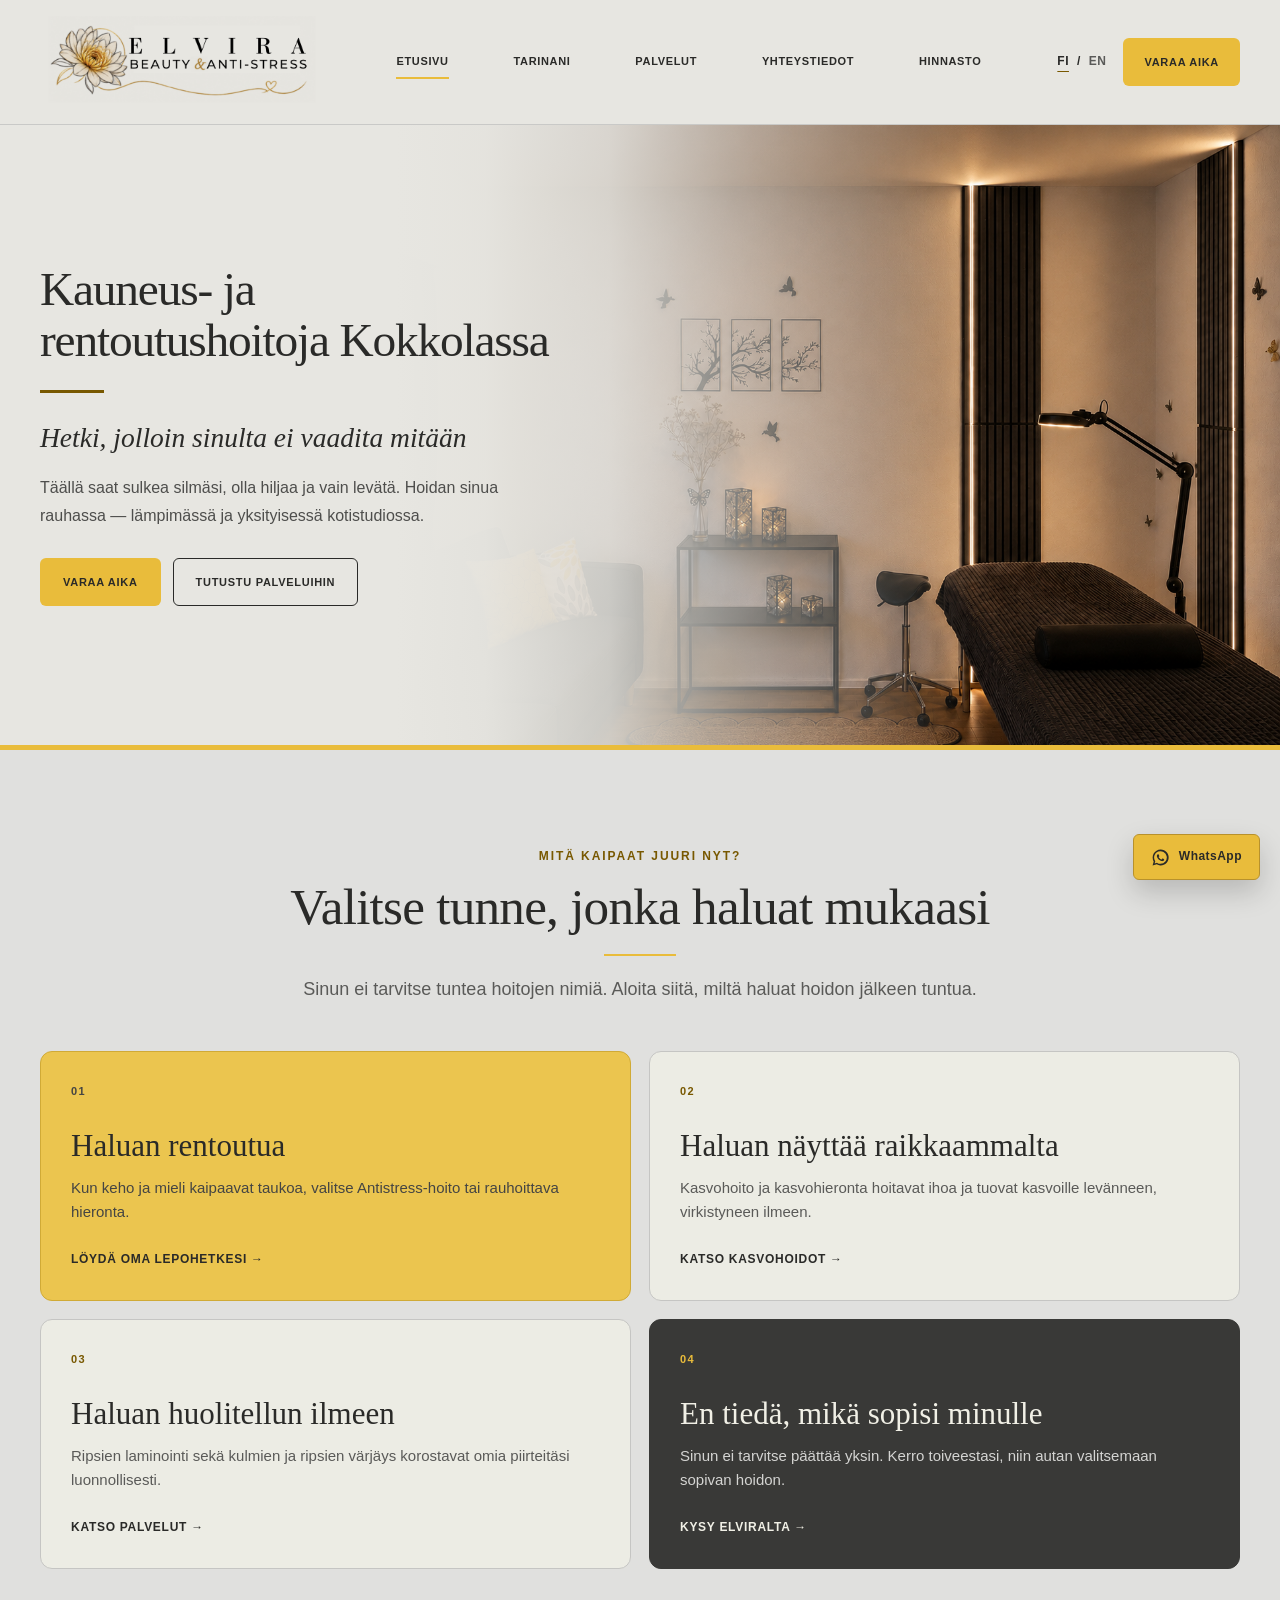
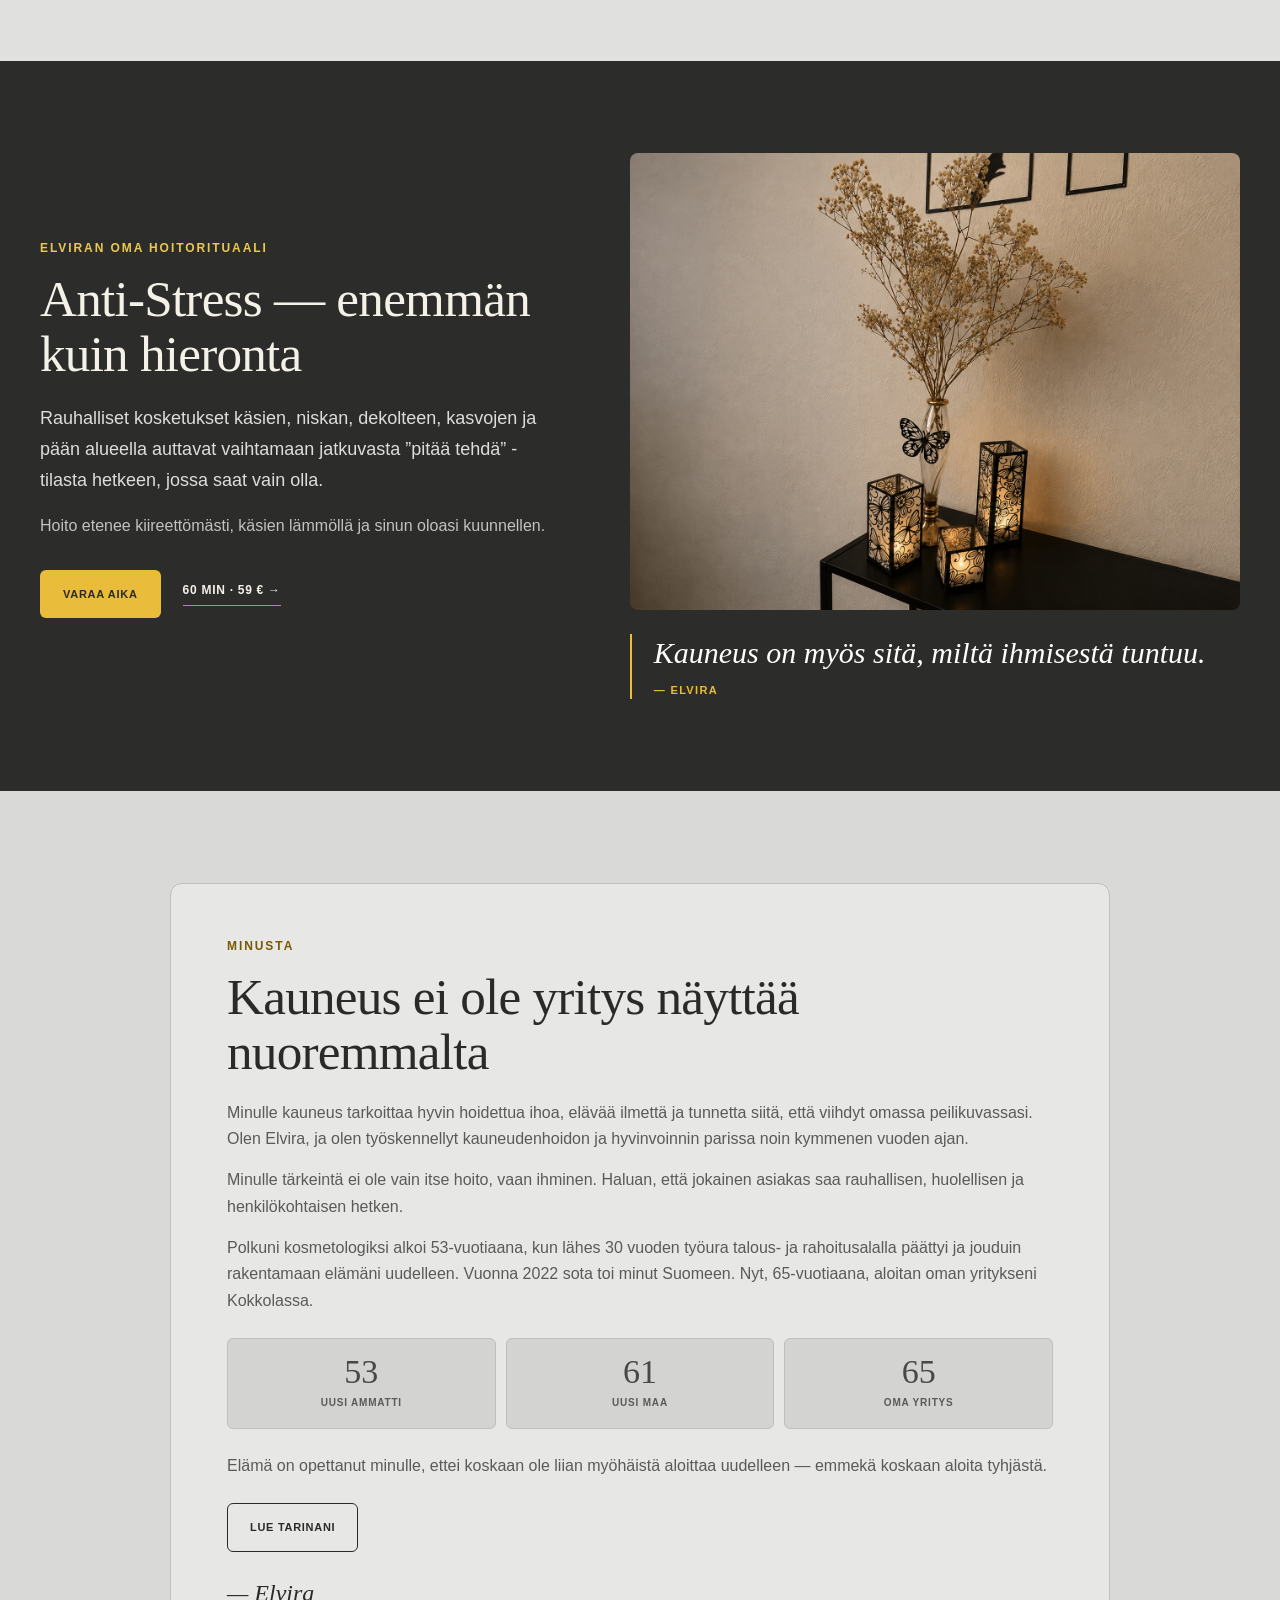
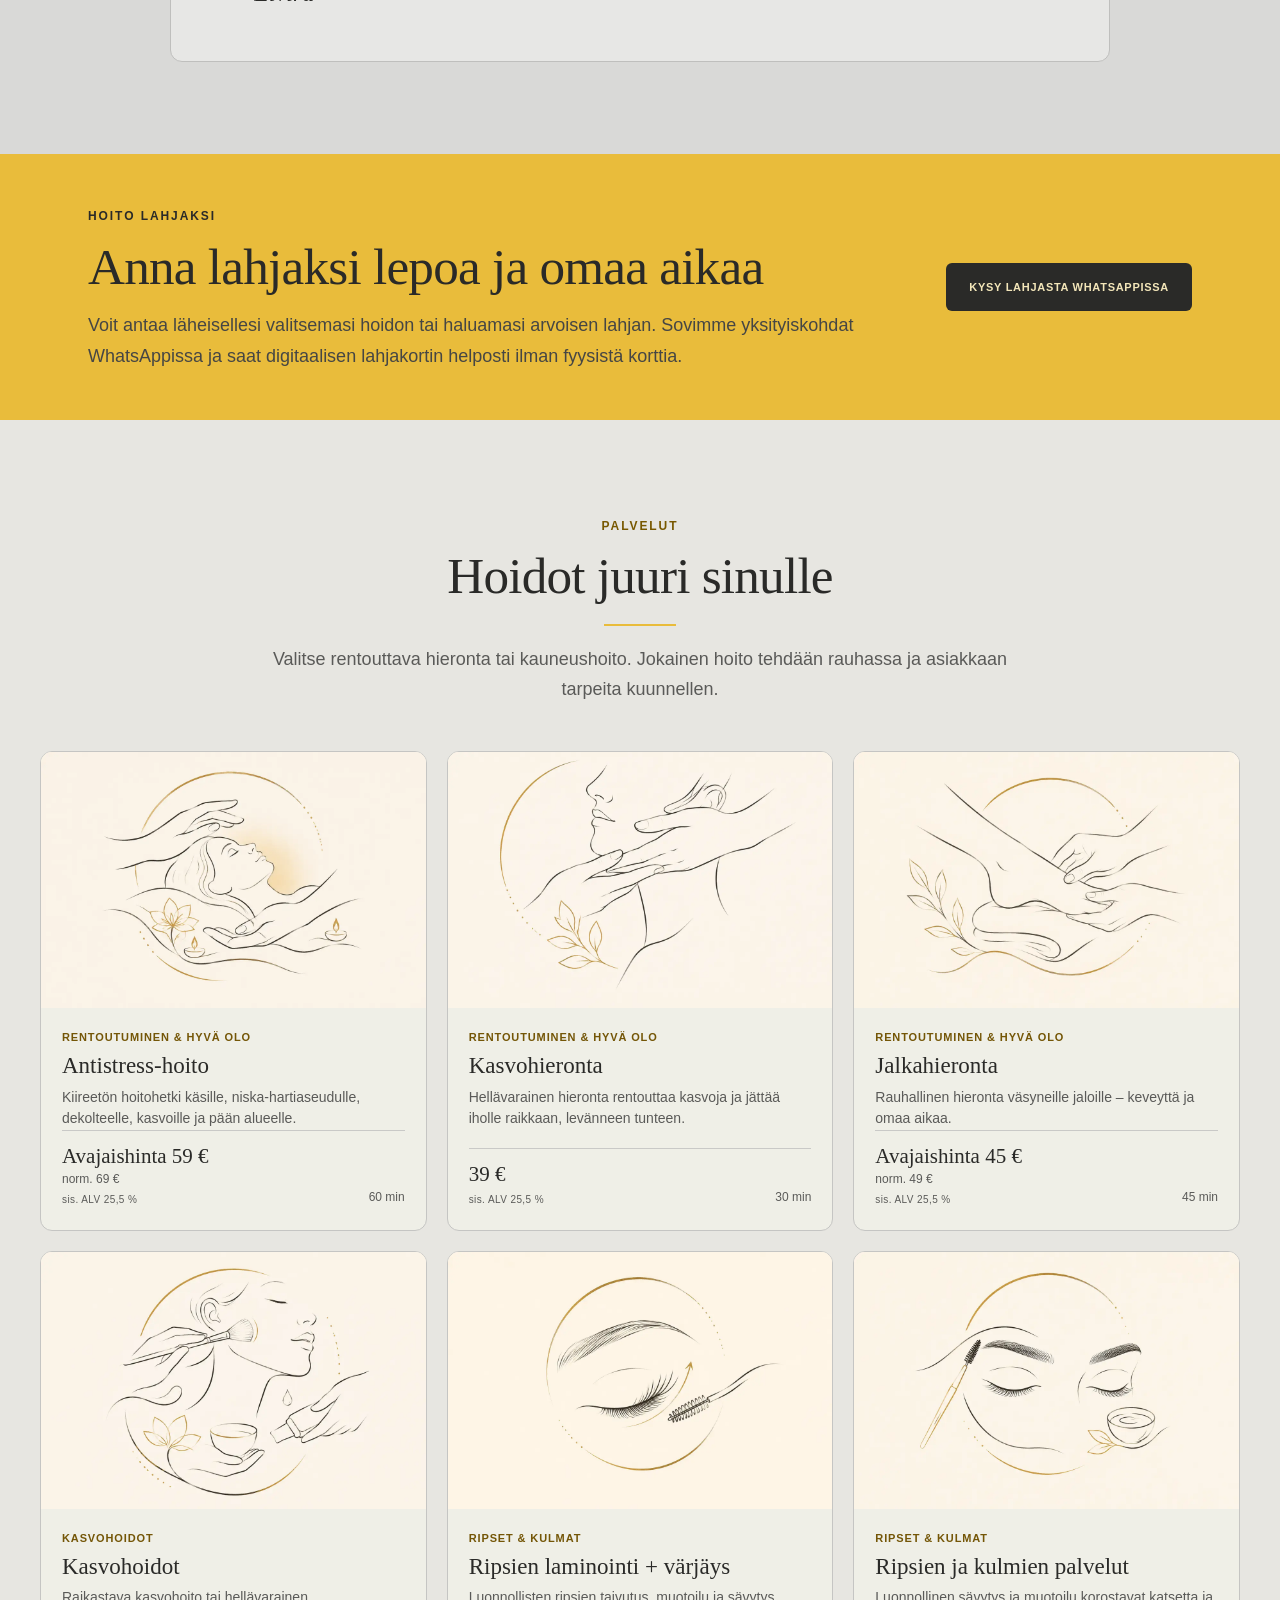
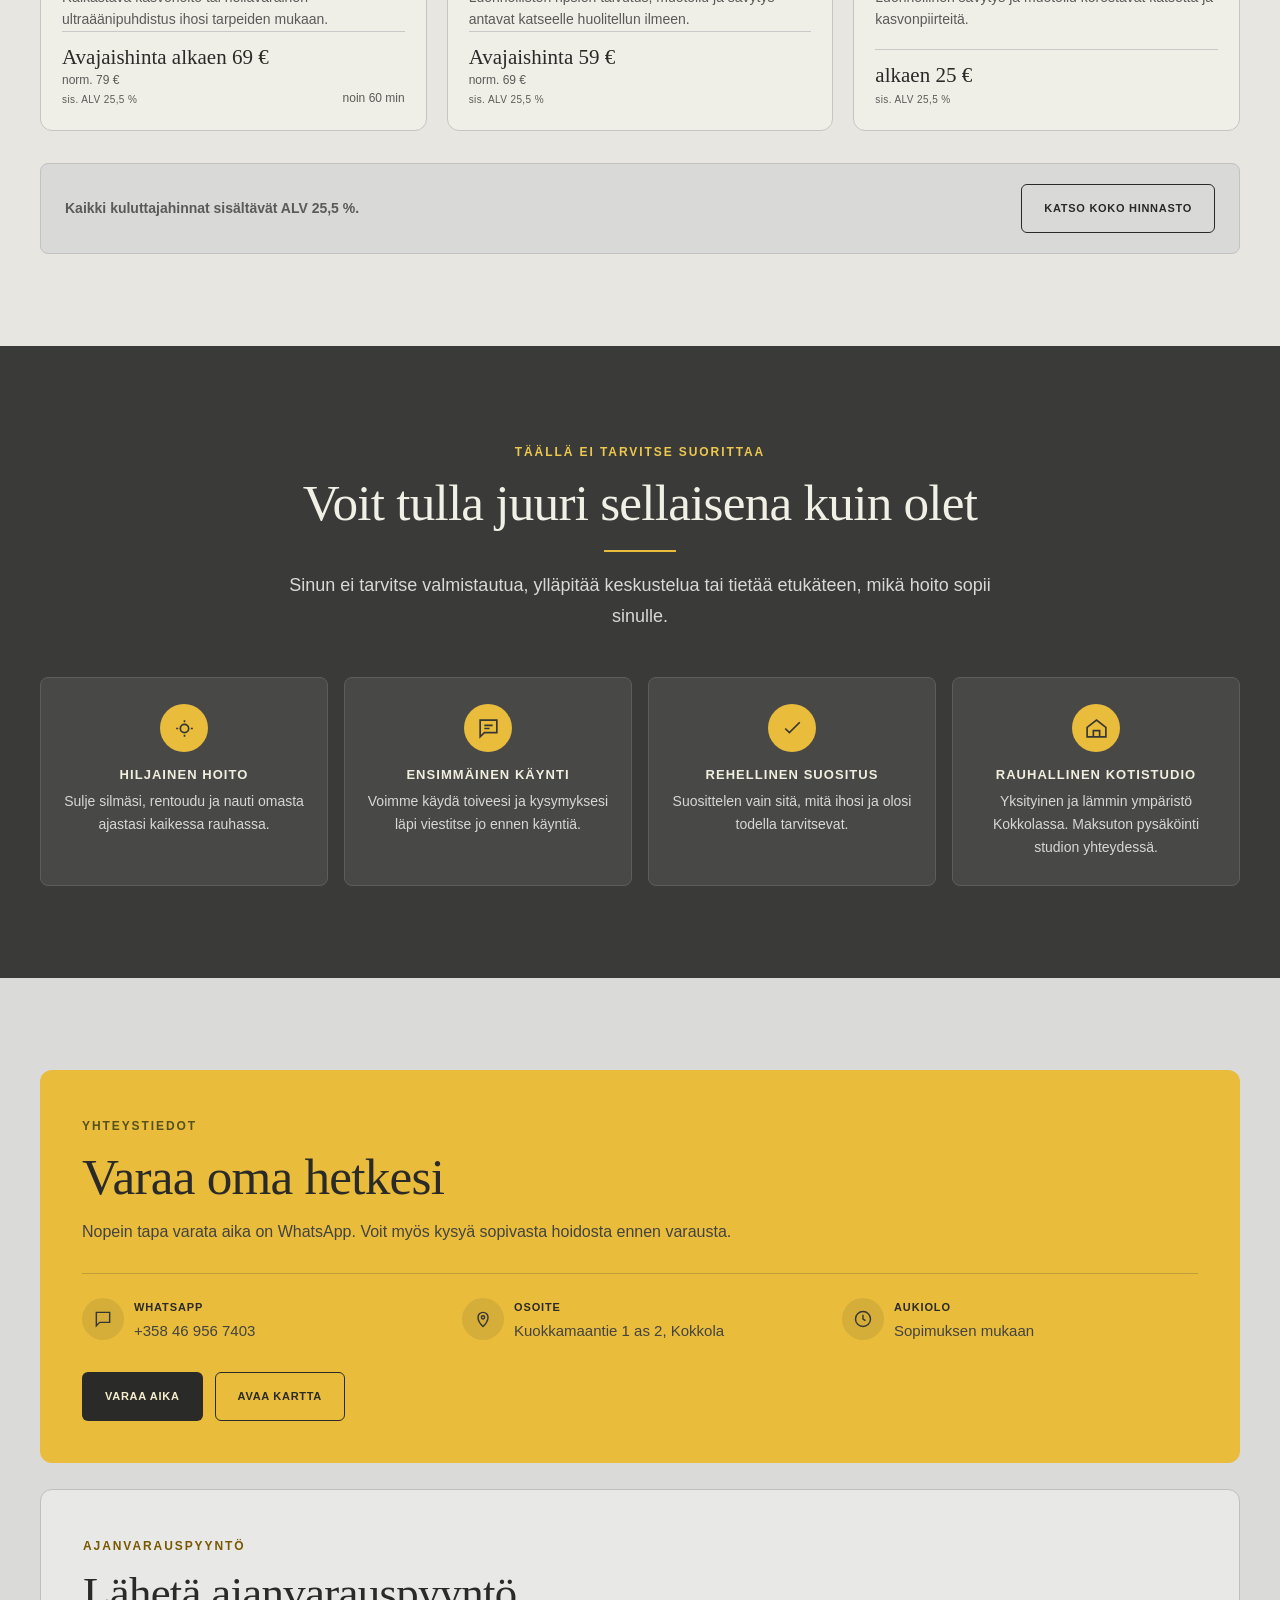
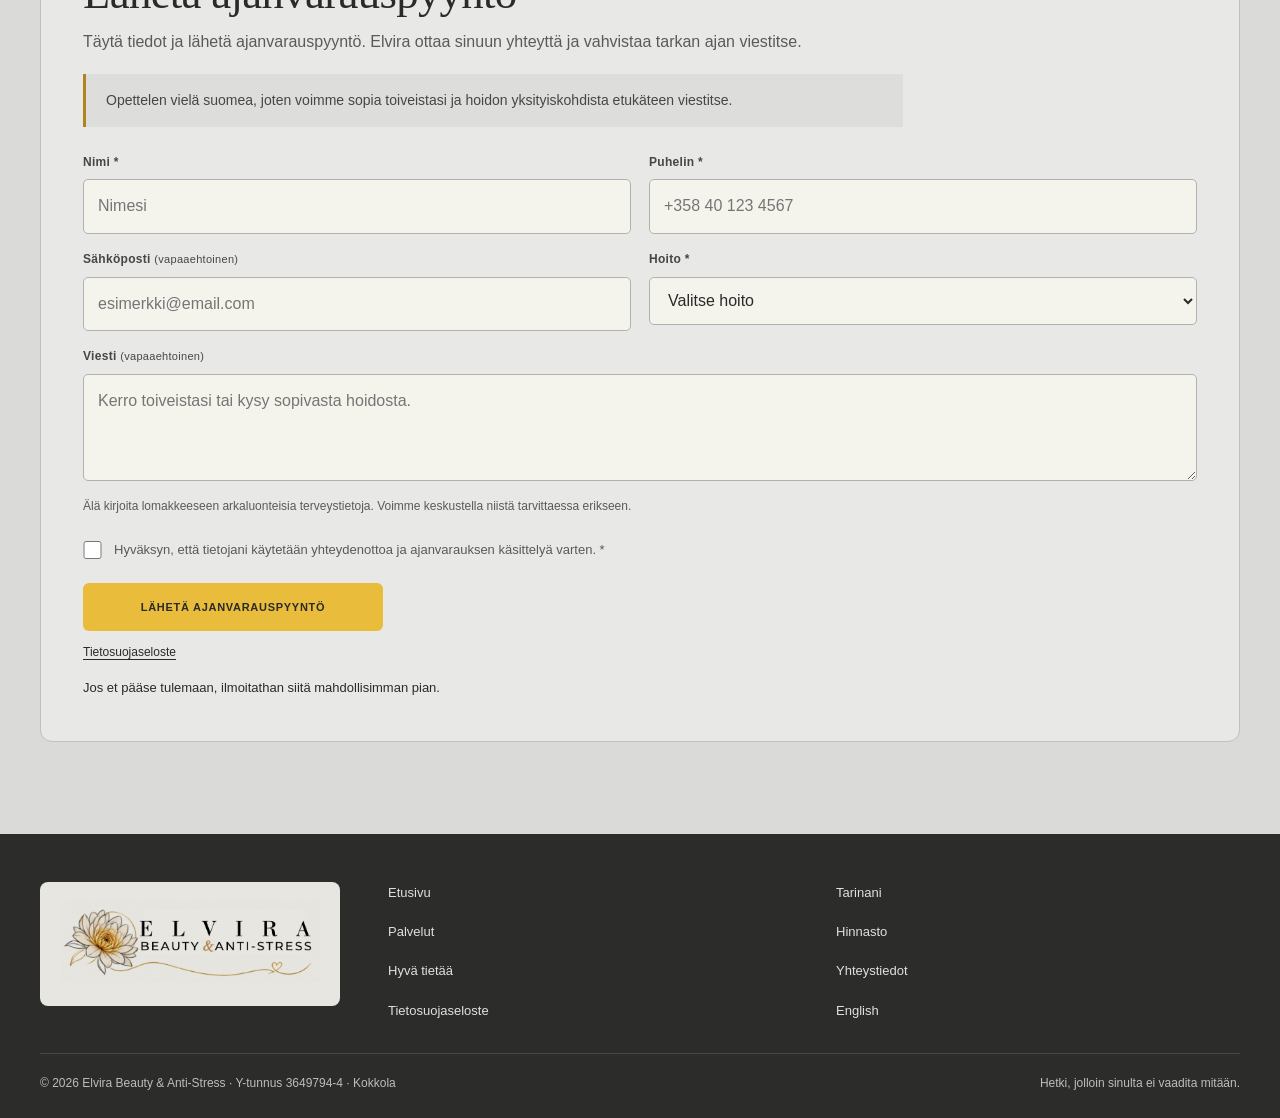
==== index.html @ 18f1d589 "Refine service cards and VAT price tables" ====
<!DOCTYPE html>

<html lang="fi">
<head>
<meta charset="utf-8"/>
<meta content="width=device-width,initial-scale=1" name="viewport"/>
<title>Elvira Beauty &amp; Anti-Stress</title>
<meta content="Kauneus- ja rentoutushoitoja rauhallisessa kotistudiossa Kokkolassa. Antistress-hoito, kasvohoidot, hieronnat sekä ripsien ja kulmien palvelut. Ajanvaraus WhatsAppissa." name="description"/>
<meta content="#e7e6e1" name="theme-color"/>
<link href="img/favicon.png" rel="icon" type="image/png"/>
<link href="style.css?v=20260901" rel="stylesheet"/>
</head>
<body class="home-page"><a class="skip-link" href="#main-content">Siirry sisältöön</a>
<header class="site-header">
<div class="container header-inner">
<a aria-label="Elvira Beauty &amp; Anti-Stress" class="logo-link" href="#etusivu">
<img alt="Elvira Beauty &amp; Anti-Stress" height="941" src="img/logo.png" width="1672"/>
</a>
<button aria-controls="main-nav" aria-expanded="false" aria-label="Avaa valikko" class="menu-toggle" type="button"><span></span><span></span><span></span></button>
<nav aria-label="Päävalikko" class="main-nav" id="main-nav">
<a class="active" href="#etusivu">Etusivu</a>
<a href="tarinani.html">Tarinani</a>
<a href="#palvelut">Palvelut</a>
<a href="#yhteystiedot">Yhteystiedot</a>
<a href="hinnasto.html">Hinnasto</a>
</nav>
<div class="header-actions">
<span class="lang-switch"><a class="active" href="index.html">FI</a><span>/</span><a href="en/index.html">EN</a></span>
<a class="btn btn-primary" href="#bookingForm">Varaa aika</a>
</div>
</div>
</header>
<main id="main-content" tabindex="-1">
<section class="hero" id="etusivu">
<div class="container hero-grid">
<div class="hero-copy">
<h1>Kauneus- ja rentoutushoitoja Kokkolassa</h1><p class="hero-promise">Hetki, jolloin sinulta ei vaadita mitään</p>
<p class="lead">Täällä saat sulkea silmäsi, olla hiljaa ja vain levätä. Hoidan sinua rauhassa — lämpimässä ja yksityisessä kotistudiossa.</p>
<div class="hero-actions">
<a class="btn btn-primary" href="#bookingForm">Varaa aika</a>
<a class="btn btn-outline" href="#palvelut">Tutustu palveluihin</a>
</div>
</div>
<div class="hero-media">
<img alt="Rauhallinen hoitohuone Elvira Beauty &amp; Anti-Stress -kotistudiossa" decoding="async" fetchpriority="high" src="img/kuva1.webp"/>
</div>
</div>
</section>
<section class="needs-section" id="tarpeesi">
<div class="container">
<div class="section-head center">
<span class="eyebrow">Mitä kaipaat juuri nyt?</span>
<h2>Valitse tunne, jonka haluat mukaasi</h2>
<div class="gold-line"></div>
<p class="lead" style="margin-top:18px">Sinun ei tarvitse tuntea hoitojen nimiä. Aloita siitä, miltä haluat hoidon jälkeen tuntua.</p>
</div>
<div class="needs-grid">
<a class="need-card need-card-featured" href="#anti-stress">
<span class="need-number">01</span>
<h3>Haluan rentoutua</h3>
<p>Kun keho ja mieli kaipaavat taukoa, valitse Antistress-hoito tai rauhoittava hieronta.</p>
<span class="need-link">Löydä oma lepohetkesi →</span>
</a>
<a class="need-card" href="#kasvohoidot">
<span class="need-number">02</span>
<h3>Haluan näyttää raikkaammalta</h3>
<p>Kasvohoito ja kasvohieronta hoitavat ihoa ja tuovat kasvoille levänneen, virkistyneen ilmeen.</p>
<span class="need-link">Katso kasvohoidot →</span>
</a>
<a class="need-card" href="#palvelut">
<span class="need-number">03</span>
<h3>Haluan huolitellun ilmeen</h3>
<p>Ripsien laminointi sekä kulmien ja ripsien värjäys korostavat omia piirteitäsi luonnollisesti.</p>
<span class="need-link">Katso palvelut →</span>
</a>
<a class="need-card" href="#yhteystiedot">
<span class="need-number">04</span>
<h3>En tiedä, mikä sopisi minulle</h3>
<p>Sinun ei tarvitse päättää yksin. Kerro toiveestasi, niin autan valitsemaan sopivan hoidon.</p>
<span class="need-link">Kysy Elviralta →</span>
</a>
</div>
</div>
</section>
<section class="anti-stress-section" id="anti-stress">
<div class="container anti-stress-grid">
<div class="anti-stress-copy">
<span class="eyebrow">Elviran oma hoitorituaali</span>
<h2>Anti-Stress — enemmän kuin hieronta</h2>
<p class="lead">Rauhalliset kosketukset käsien, niskan, dekolteen, kasvojen ja pään alueella auttavat vaihtamaan jatkuvasta ”pitää tehdä” -tilasta hetkeen, jossa saat vain olla.</p>
<p>Hoito etenee kiireettömästi, käsien lämmöllä ja sinun oloasi kuunnellen.</p>
<div class="anti-stress-actions"><a class="btn btn-primary" href="#bookingForm">Varaa aika</a><a class="text-link" href="#palvelut">60 min · 59 € →</a></div>
</div>
<div class="anti-stress-visual">
<img alt="Lämmin kynttilänvalo ja kuivat kukat Elviran kotistudiossa" decoding="async" height="1086" loading="lazy" src="img/anti-stress-candles.png" width="1448"/>
<blockquote><p>Kauneus on myös sitä, miltä ihmisestä tuntuu.</p><cite>— Elvira</cite></blockquote>
</div>
</div>
</section>
<section class="alt" id="minusta">
<div class="container about-grid about-grid-text">
<div class="about-copy about-copy-wide">
<span class="eyebrow">Minusta</span>
<h2>Kauneus ei ole yritys näyttää nuoremmalta</h2>
<p>Minulle kauneus tarkoittaa hyvin hoidettua ihoa, elävää ilmettä ja tunnetta siitä, että viihdyt omassa peilikuvassasi. Olen Elvira, ja olen työskennellyt kauneudenhoidon ja hyvinvoinnin parissa noin kymmenen vuoden ajan.</p>
<p>Minulle tärkeintä ei ole vain itse hoito, vaan ihminen. Haluan, että jokainen asiakas saa rauhallisen, huolellisen ja henkilökohtaisen hetken.</p>
<p>Polkuni kosmetologiksi alkoi 53-vuotiaana, kun lähes 30 vuoden työura talous- ja rahoitusalalla päättyi ja jouduin rakentamaan elämäni uudelleen. Vuonna 2022 sota toi minut Suomeen. Nyt, 65-vuotiaana, aloitan oman yritykseni Kokkolassa.</p>
<div aria-label="Elviran elämän tärkeät etapit" class="story-milestones">
<div><strong>53</strong><span>uusi ammatti</span></div>
<div><strong>61</strong><span>uusi maa</span></div>
<div><strong>65</strong><span>oma yritys</span></div>
</div>
<p>Elämä on opettanut minulle, ettei koskaan ole liian myöhäistä aloittaa uudelleen — emmekä koskaan aloita tyhjästä.</p>
<div class="about-actions"><a class="btn btn-outline" href="tarinani.html">Lue tarinani</a></div>
<p class="signature">— Elvira</p>
</div>
</div>
</section>
<section class="gift-section" id="lahjaksi">
<div class="container gift-card">
<div>
<span class="eyebrow">Hoito lahjaksi</span>
<h2>Anna lahjaksi lepoa ja omaa aikaa</h2>
<p class="lead">Voit antaa läheisellesi valitsemasi hoidon tai haluamasi arvoisen lahjan. Sovimme yksityiskohdat WhatsAppissa ja saat digitaalisen lahjakortin helposti ilman fyysistä korttia.</p>
</div>
<a class="btn btn-primary" href="https://wa.me/358469567403?text=Hei%21%20Haluaisin%20ostaa%20hoidon%20lahjaksi." rel="noopener" target="_blank">Kysy lahjasta WhatsAppissa</a>
</div>
</section>
<section id="palvelut">
<div class="container">
<div class="section-head center">
<span class="eyebrow">Palvelut</span>
<h2>Hoidot juuri sinulle</h2>
<div class="gold-line"></div>
<p class="lead" style="margin-top:18px">Valitse rentouttava hieronta tai kauneushoito. Jokainen hoito tehdään rauhassa ja asiakkaan tarpeita kuunnellen.</p>
</div>
<div class="services-grid">
<article class="service-card"><div class="service-image"><img alt="Antistress-hoito" decoding="async" loading="lazy" src="img/service-antistress.webp"/></div><div class="service-body"><div class="service-kicker">Rentoutuminen &amp; hyvä olo</div><h3>Antistress-hoito</h3><p>Kiireetön hoitohetki käsille, niska-hartiaseudulle, dekolteelle, kasvoille ja pään alueelle.</p><div class="service-foot"><div><span class="service-price">Avajaishinta 59 €</span><span class="service-regular">norm. 69 €</span><span class="service-vat">sis. ALV 25,5 %</span></div><span class="service-time">60 min</span></div></div></article>
<article class="service-card"><div class="service-image"><img alt="Kasvohieronta" decoding="async" loading="lazy" src="img/service-facial-massage.webp"/></div><div class="service-body"><div class="service-kicker">Rentoutuminen &amp; hyvä olo</div><h3>Kasvohieronta</h3><p>Hellävarainen hieronta rentouttaa kasvoja ja jättää iholle raikkaan, levänneen tunteen.</p><div class="service-foot"><div><span class="service-price">39 €</span><span class="service-vat">sis. ALV 25,5 %</span></div><span class="service-time">30 min</span></div></div></article>
<article class="service-card"><div class="service-image"><img alt="Jalkahieronta" decoding="async" loading="lazy" src="img/service-foot-massage.webp"/></div><div class="service-body"><div class="service-kicker">Rentoutuminen &amp; hyvä olo</div><h3>Jalkahieronta</h3><p>Rauhallinen hieronta väsyneille jaloille – keveyttä ja omaa aikaa.</p><div class="service-foot"><div><span class="service-price">Avajaishinta 45 €</span><span class="service-regular">norm. 49 €</span><span class="service-vat">sis. ALV 25,5 %</span></div><span class="service-time">45 min</span></div></div></article>
<article class="service-card" id="kasvohoidot"><div class="service-image"><img alt="Kasvohoidot" decoding="async" loading="lazy" src="img/service-facial-treatment.webp"/></div><div class="service-body"><div class="service-kicker">Kasvohoidot</div><h3>Kasvohoidot</h3><p>Raikastava kasvohoito tai hellävarainen ultraäänipuhdistus ihosi tarpeiden mukaan.</p><div class="service-foot"><div><span class="service-price">Avajaishinta alkaen 69 €</span><span class="service-regular">norm. 79 €</span><span class="service-vat">sis. ALV 25,5 %</span></div><span class="service-time">noin 60 min</span></div></div></article>
<article class="service-card"><div class="service-image"><img alt="Ripsien laminointi ja värjäys" decoding="async" loading="lazy" src="img/service-lash-lift.webp"/></div><div class="service-body"><div class="service-kicker">Ripset &amp; kulmat</div><h3>Ripsien laminointi + värjäys</h3><p>Luonnollisten ripsien taivutus, muotoilu ja sävytys antavat katseelle huolitellun ilmeen.</p><div class="service-foot"><div><span class="service-price">Avajaishinta 59 €</span><span class="service-regular">norm. 69 €</span><span class="service-vat">sis. ALV 25,5 %</span></div></div></div></article>
<article class="service-card"><div class="service-image"><img alt="Ripsien ja kulmien palvelut" decoding="async" loading="lazy" src="img/service-brows-lashes.webp"/></div><div class="service-body"><div class="service-kicker">Ripset &amp; kulmat</div><h3>Ripsien ja kulmien palvelut</h3><p>Luonnollinen sävytys ja muotoilu korostavat katsetta ja kasvonpiirteitä.</p><div class="service-foot"><div><span class="service-price">alkaen 25 €</span><span class="service-vat">sis. ALV 25,5 %</span></div></div></div></article>
</div>
<div class="price-callout"><p><strong>Kaikki kuluttajahinnat sisältävät ALV 25,5 %.</strong></p><a class="btn btn-outline" href="hinnasto.html">Katso koko hinnasto</a></div>
</div>
</section>
<section class="alt comfort-section" id="hyva-tietaa">
<div class="container">
<div class="section-head center"><span class="eyebrow">Täällä ei tarvitse suorittaa</span><h2>Voit tulla juuri sellaisena kuin olet</h2><div class="gold-line"></div><p class="lead" style="margin-top:18px">Sinun ei tarvitse valmistautua, ylläpitää keskustelua tai tietää etukäteen, mikä hoito sopii sinulle.</p></div>
<div class="info-grid">
<div class="info-card"><div class="info-icon"><svg viewbox="0 0 24 24"><path d="M4 12h2m12 0h2M12 4v2m0 12v2"></path><circle cx="12" cy="12" r="4"></circle></svg></div><h3>Hiljainen hoito</h3><p>Sulje silmäsi, rentoudu ja nauti omasta ajastasi kaikessa rauhassa.</p></div>
<div class="info-card"><div class="info-icon"><svg viewbox="0 0 24 24"><path d="M4 4h16v12H8l-4 4z"></path><path d="M8 9h8M8 12h5"></path></svg></div><h3>Ensimmäinen käynti</h3><p>Voimme käydä toiveesi ja kysymyksesi läpi viestitse jo ennen käyntiä.</p></div>
<div class="info-card"><div class="info-icon"><svg viewbox="0 0 24 24"><path d="M5 12l4 4L19 6"></path></svg></div><h3>Rehellinen suositus</h3><p>Suosittelen vain sitä, mitä ihosi ja olosi todella tarvitsevat.</p></div>
<div class="info-card"><div class="info-icon"><svg viewbox="0 0 24 24"><path d="M3 11l9-7 9 7v9H3z"></path><path d="M9 20v-6h6v6"></path></svg></div><h3>Rauhallinen kotistudio</h3><p>Yksityinen ja lämmin ympäristö Kokkolassa. Maksuton pysäköinti studion yhteydessä.</p></div>
</div>
</div>
</section>
<section class="contact-section" id="yhteystiedot">
<div class="container contact-stack">
<div class="contact-card">
<span class="eyebrow">Yhteystiedot</span><h2>Varaa oma hetkesi</h2><p style="margin-top:14px">Nopein tapa varata aika on WhatsApp. Voit myös kysyä sopivasta hoidosta ennen varausta.</p>
<div class="contact-list">
<div class="contact-item"><div class="icon"><svg viewbox="0 0 24 24"><path d="M4 4h16v12H8l-4 4z"></path></svg></div><div><strong>WhatsApp</strong><a href="https://wa.me/358469567403" rel="noopener" target="_blank">+358 46 956 7403</a></div></div>
<div class="contact-item"><div class="icon"><svg viewbox="0 0 24 24"><path d="M12 21s6-5.2 6-11a6 6 0 1 0-12 0c0 5.8 6 11 6 11z"></path><circle cx="12" cy="10" r="2"></circle></svg></div><div><strong>Osoite</strong><span>Kuokkamaantie 1 as 2, Kokkola</span></div></div>
<div class="contact-item"><div class="icon"><svg viewbox="0 0 24 24"><circle cx="12" cy="12" r="9"></circle><path d="M12 7v5l3 2"></path></svg></div><div><strong>Aukiolo</strong><span>Sopimuksen mukaan</span></div></div>
</div>
<div class="contact-actions"><a class="btn btn-primary" href="#bookingForm">Varaa aika</a><a class="btn btn-outline" href="https://www.google.com/maps/search/?api=1&amp;query=Kuokkamaantie%201%20as%202%2C%20Kokkola" rel="noopener" target="_blank">Avaa kartta</a></div>
</div>
<form aria-describedby="form-intro language-note" class="booking-card" id="bookingForm">
<span class="eyebrow">Ajanvarauspyyntö</span><h2>Lähetä ajanvarauspyyntö</h2>
<p class="form-intro" id="form-intro">Täytä tiedot ja lähetä ajanvarauspyyntö. Elvira ottaa sinuun yhteyttä ja vahvistaa tarkan ajan viestitse.</p>
<p class="language-note" id="language-note">Opettelen vielä suomea, joten voimme sopia toiveistasi ja hoidon yksityiskohdista etukäteen viestitse.</p>
<div class="form-grid">
<div class="form-row"><label for="name">Nimi *</label><input autocomplete="name" id="name" maxlength="100" name="name" placeholder="Nimesi" required=""/></div>
<div class="form-row"><label for="phone">Puhelin *</label><input autocomplete="tel" id="phone" maxlength="40" name="phone" placeholder="+358 40 123 4567" required="" type="tel"/></div>
<div class="form-row"><label for="email">Sähköposti <small>(vapaaehtoinen)</small></label><input autocomplete="email" id="email" maxlength="254" name="email" placeholder="esimerkki@email.com" type="email"/></div>
<div class="form-row"><label for="service">Hoito *</label><select id="service" name="service" required=""><option value="">Valitse hoito</option><option>Antistress-hoito</option><option>Kasvohieronta</option><option>Jalkahieronta</option><option>Kasvohoito</option><option>Ultraäänikasvohoito</option><option>Ripsien laminointi + värjäys</option><option>Ripsien värjäys</option><option>Kulmien värjäys + muotoilu</option><option>Ripsien ja kulmien värjäys + kulmien muotoilu</option><option>Hoito lahjaksi</option><option>En ole varma — haluan kysyä</option></select></div>
<div class="form-row form-row-wide"><label for="wish">Viesti <small>(vapaaehtoinen)</small></label><textarea id="wish" maxlength="1500" name="wish" placeholder="Kerro toiveistasi tai kysy sopivasta hoidosta." rows="3"></textarea><small class="field-note">Älä kirjoita lomakkeeseen arkaluonteisia terveystietoja. Voimme keskustella niistä tarvittaessa erikseen.</small></div>
<div aria-hidden="true" class="honeypot"><label for="website_url">Jätä tämä kenttä tyhjäksi</label><input autocomplete="off" id="website_url" name="website_url" tabindex="-1" type="text"/></div>
</div>
<label class="consent"><input id="consent" name="consent" required="" type="checkbox"/><span>Hyväksyn, että tietojani käytetään yhteydenottoa ja ajanvarauksen käsittelyä varten. *</span></label>
<button class="btn btn-primary" disabled="" type="submit">Lähetä ajanvarauspyyntö</button>
<p aria-live="polite" class="form-status" hidden=""></p>
<p class="form-note"><a href="privacy.html">Tietosuojaseloste</a></p>
<p class="cancellation-note">Jos et pääse tulemaan, ilmoitathan siitä mahdollisimman pian.</p><noscript><p class="form-note">Ota JavaScript käyttöön ajanvarauspyynnön lähettämistä varten.</p></noscript>
</form>
</div>
</section>
</main>
<footer>
<div class="container footer-top">
<div class="footer-logo"><img alt="Elvira Beauty &amp; Anti-Stress" height="941" src="img/logo.png" width="1672"/></div>
<div class="footer-links">
<a href="#etusivu">Etusivu</a><a href="tarinani.html">Tarinani</a><a href="#palvelut">Palvelut</a><a href="hinnasto.html">Hinnasto</a><a href="#hyva-tietaa">Hyvä tietää</a><a href="#yhteystiedot">Yhteystiedot</a><a href="privacy.html">Tietosuojaseloste</a><a href="en/index.html">English</a>
</div>
</div>
<div class="container footer-bottom"><span>© 2026 Elvira Beauty &amp; Anti-Stress · Y-tunnus 3649794-4 · Kokkola</span><span>Hetki, jolloin sinulta ei vaadita mitään.</span></div>
</footer>
<a aria-label="Varaa aika WhatsAppissa" class="wa-float" href="https://wa.me/358469567403" rel="noopener" target="_blank"><svg viewbox="0 0 24 24"><path d="M12 2a10 10 0 0 0-8.6 15L2 22l5.2-1.4A10 10 0 1 0 12 2Zm0 18a8 8 0 0 1-4.1-1.1l-.3-.2-3 .8.8-2.9-.2-.3A8 8 0 1 1 12 20Zm4.4-5.9c-.2-.1-1.4-.7-1.6-.8-.2-.1-.4-.1-.5.1-.2.2-.6.8-.8 1-.1.2-.3.2-.5.1-.2-.1-1-.4-1.9-1.2-.7-.6-1.2-1.4-1.3-1.6-.1-.2 0-.4.1-.5l.4-.4c.1-.1.2-.3.2-.4.1-.2 0-.3 0-.4l-.7-1.6c-.2-.4-.4-.4-.5-.4h-.5c-.2 0-.4.1-.6.3-.2.2-.8.8-.8 1.9s.8 2.2.9 2.4c.1.2 1.6 2.5 4 3.4.6.2 1 .4 1.3.5.6.2 1 .1 1.4-.1.4-.2 1.3-.5 1.5-1 .2-.5.2-.9.1-1Z"></path></svg>WhatsApp</a>
<script defer="" src="script.js?v=20260901"></script>
</body>
</html>
---- style.css ----
:root {
  --bg: #e7e6e1;
  --paper: #efeee9;
  --soft: #d9d9d7;
  --soft-2: #cbcbc9;
  --yellow: #e9bc3b;
  --yellow-deep: #785800;
  --ink: #2a2a28;
  --muted: #5a5a58;
  --line: #c9c9c7;
  --shadow: 0 18px 50px rgba(57,45,19,.08);
  --radius: 16px;
  --container: 1280px;
  --serif: "Iowan Old Style","Baskerville","Times New Roman",Georgia,serif;
  --sans: "Avenir Next","Helvetica Neue",Arial,sans-serif;

  /* Кадр главного фото: center top — выше, center center — по центру. */
  --hero-position: center top;
}

* {
  box-sizing: border-box;
}

html {
  scroll-behavior: smooth;
}

body {
  margin: 0;
  background: var(--bg);
  color: var(--ink);
  font-family: var(--sans);
  font-weight: 400;
  line-height: 1.65;
  -webkit-font-smoothing: antialiased;
}

img {
  max-width: 100%;
  display: block;
}

a {
  color: inherit;
  text-decoration: none;
}

button,input,select,textarea {
  font: inherit;
}

.container {
  width: min(var(--container),calc(100% - 48px));
  margin: 0 auto;
}

section {
  padding: 92px 0;
}

.alt {
  background: linear-gradient(180deg,#eeeee7 0%,#eeeee7 100%);
}

.eyebrow {
  display: inline-block;
  margin-bottom: 12px;
  color: var(--yellow-deep);
  font-size: 12px;
  font-weight: 700;
  letter-spacing: .16em;
  text-transform: uppercase;
}

h1,h2,h3,h4 {
  margin: 0;
  color: var(--ink);
}

h1,h2,h3 {
  font-family: var(--serif);
  font-weight: 500;
}

h1 {
  font-size: clamp(44px,5.4vw,72px);
  line-height: 1.03;
  letter-spacing: -.025em;
}

h2 {
  font-size: clamp(34px,4vw,52px);
  line-height: 1.08;
  letter-spacing: -.015em;
}

h3 {
  font-size: 28px;
  line-height: 1.15;
}

p {
  margin: 0;
  color: var(--muted);
}

.lead {
  font-size: 18px;
  line-height: 1.7;
}

.small {
  font-size: 13px;
}

.center {
  text-align: center;
}

.section-head {
  max-width: 740px;
  margin: 0 0 46px;
}

.section-head.center {
  margin-left: auto;
  margin-right: auto;
}

.gold-line {
  width: 72px;
  height: 2px;
  background: var(--yellow);
  margin: 20px 0 0;
}

.center .gold-line {
  margin-left: auto;
  margin-right: auto;
}

/* Header and full-width studio portrait */

.btn {
  display: inline-flex;
  align-items: center;
  justify-content: center;
  gap: 12px;
  min-height: 48px;
  border: 1px solid transparent;
  border-radius: 6px;
  padding: 15px 22px;
  font-size: 11px;
  font-weight: 800;
  letter-spacing: .065em;
  text-transform: uppercase;
  transition: transform .18s ease,background .18s ease;
  cursor: pointer;
  text-align: center;
  line-height: 1.5;
}

.btn:hover {
  transform: translateY(-2px);
}

.btn-primary {
  background: var(--yellow);
  color: var(--ink);
  box-shadow: none;
}

.btn-primary:hover {
  background: #f3ca59;
}

.btn-outline {
  border-color: var(--ink);
  background: transparent;
  color: var(--ink);
}

.btn-outline:hover {
  background: var(--ink);
  color: var(--paper);
}

.hero {
  position: relative;
  isolation: isolate;
  overflow: hidden;
  padding: 0;
  background: var(--bg);
  border-bottom: 5px solid var(--yellow);
}

.hero-grid {
  position: static;
  display: flex;
  align-items: center;
  min-height: 740px;
  padding-top: 180px;
  padding-bottom: 92px;
}

.hero-copy {
  position: relative;
  z-index: 2;
  width: 55%;
  max-width: 650px;
}

.hero h1 {
  font-size: clamp(38px,3.7vw,58px);
  line-height: 1.07;
  letter-spacing: -.025em;
  margin-bottom: 28px;
  max-width: 640px;
  text-wrap: balance;
}

.hero h1::after {
  content: "";
  display: block;
  width: 64px;
  height: 3px;
  margin-top: 25px;
  background: var(--yellow-deep);
}

.hero-promise {
  max-width: 560px;
  font-family: var(--serif);
  font-size: clamp(25px,2.15vw,33px);
  line-height: 1.25;
  font-style: italic;
  color: var(--ink);
  margin-bottom: 18px;
  text-wrap: balance;
}

.hero .lead {
  max-width: 500px;
  font-size: 16px;
  line-height: 1.75;
  color: #4e4e4c;
  margin-bottom: 28px;
}

.hero-actions {
  display: flex;
  gap: 12px;
  flex-wrap: wrap;
}

.hero-media {
  position: absolute;
  z-index: 0;
  inset: 0 0 0 auto;
  width: 69%;
  min-height: 0;
  border-radius: 0;
  box-shadow: none;
  overflow: hidden;
  background: #b5a18a;
}

.hero-media img {
  width: 100%;
  height: 100%;
  position: absolute;
  inset: 0;
  object-fit: cover;
  object-position: var(--hero-position);
}

.hero-media::after {
  content: "";
  position: absolute;
  inset: 0;
  background: linear-gradient(90deg,#e7e6e1 0%,rgba(231,230,225,.98) 10%,rgba(231,230,225,.87) 24%,rgba(231,230,225,.46) 43%,rgba(231,230,225,0) 65%);
}

/* Needs */

.needs-section {
  background: var(--bg);
}

.needs-grid {
  display: grid;
  grid-template-columns: repeat(2,1fr);
  gap: 18px;
}

.need-card {
  position: relative;
  min-height: 250px;
  padding: 30px;
  border: 1px solid var(--line);
  border-radius: 24px;
  background: var(--bg);
  display: flex;
  flex-direction: column;
  transition: transform .2s ease,box-shadow .2s ease,border-color .2s ease;
  overflow: hidden;
}

.need-card::after {
  content: "";
  position: absolute;
  right: -55px;
  bottom: -65px;
  width: 170px;
  height: 170px;
  border: 1px solid rgba(215,167,25,.18);
  border-radius: 50%;
}

.need-card:hover {
  transform: translateY(-4px);
  border-color: #d7bd67;
  box-shadow: var(--shadow);
}

.need-card-featured {
  background: linear-gradient(145deg,#efc74e,#eeeee7);
}

.need-number {
  margin-bottom: 28px;
  color: var(--yellow-deep);
  font-size: 11px;
  font-weight: 800;
  letter-spacing: .12em;
}

.need-card h3 {
  max-width: 430px;
  margin-bottom: 12px;
  font-size: 31px;
}

.need-card p {
  max-width: 510px;
  font-size: 15px;
  flex: 1;
}

.need-link {
  position: relative;
  z-index: 1;
  margin-top: 24px;
  color: var(--ink);
  font-size: 12px;
  font-weight: 800;
  letter-spacing: .06em;
  text-transform: uppercase;
}

/* Signature Anti-Stress treatment */

.anti-stress-section {
  background: #2a2a28;
  color: #f4f2e8;
  overflow: hidden;
}

.anti-stress-grid {
  display: grid;
  grid-template-columns: .92fr 1.08fr;
  gap: 70px;
  align-items: center;
}

.anti-stress-copy h2 {
  color: #f4f2e8;
  margin-bottom: 22px;
}

.anti-stress-copy .lead {
  color: #dddddb;
  margin-bottom: 18px;
}

.anti-stress-copy>p:not(.lead) {
  color: #c2c2c0;
}

.anti-stress-actions {
  display: flex;
  align-items: center;
  gap: 22px;
  flex-wrap: wrap;
  margin-top: 30px;
}

.text-link {
  color: #f4f2e8;
  font-size: 12px;
  font-weight: 800;
  letter-spacing: .06em;
  text-transform: uppercase;
  border-bottom: 1px solid rgba(255,211,77,.65);
  padding-bottom: 4px;
}

.anti-stress-visual {
  position: relative;
  margin: 0;
  background: transparent;
}

.anti-stress-visual>img {
  position: static;
  display: block;
  width: 100%;
  height: auto;
  aspect-ratio: 4 / 3;
  object-fit: cover;
  object-position: center;
  border-radius: 8px;
  filter: none;
}

.anti-stress-visual::after {
  display: none;
}

.anti-stress-visual blockquote {
  position: static;
  margin: 24px 0 0;
  padding: 0 0 0 22px;
  max-width: none;
  border-left: 2px solid var(--yellow);
}

.anti-stress-visual blockquote p {
  color: #fff;
  font-family: var(--serif);
  font-size: 30px;
  font-style: italic;
  line-height: 1.25;
}

.anti-stress-visual blockquote cite {
  display: block;
  margin-top: 9px;
  color: var(--yellow);
  font-size: 11px;
  font-style: normal;
  font-weight: 800;
  letter-spacing: .12em;
  text-transform: uppercase;
}

/* About */

.about-grid {
  display: grid;
  grid-template-columns: 1fr 1.1fr;
  gap: 70px;
  align-items: center;
}

.about-grid-text {
  display: block;
  max-width: 940px;
}

.about-copy-wide {
  padding: 48px;
  border: 1px solid var(--line);
  border-radius: 28px;
  background: var(--paper);
  box-shadow: var(--shadow);
}

.about-visual {
  position: relative;
}

.about-visual img {
  width: 100%;
  border-radius: 28px;
  box-shadow: var(--shadow);
  aspect-ratio: 4/3;
  object-fit: cover;
}

.exp-badge {
  position: absolute;
  right: -20px;
  bottom: -20px;
  width: 150px;
  height: 150px;
  border-radius: 50%;
  background: var(--yellow);
  display: flex;
  flex-direction: column;
  align-items: center;
  justify-content: center;
  text-align: center;
  box-shadow: 0 16px 36px rgba(215,167,25,.2);
}

.exp-badge b {
  font-family: var(--serif);
  font-size: 38px;
  line-height: 1;
}

.exp-badge span {
  font-size: 11px;
  font-weight: 800;
  letter-spacing: .09em;
  text-transform: uppercase;
  max-width: 92px;
}

.about-copy h2 {
  margin-bottom: 20px;
}

.about-copy p+p {
  margin-top: 15px;
}

.about-note {
  margin-top: 25px;
  padding: 18px 20px;
  border-left: 3px solid var(--yellow);
  background: var(--soft);
  border-radius: 0 14px 14px 0;
}

.about-note strong {
  display: block;
  margin-bottom: 3px;
}

.story-milestones {
  display: grid;
  grid-template-columns: repeat(3,1fr);
  gap: 10px;
  margin: 24px 0;
}

.story-milestones>div {
  min-width: 0;
  padding: 16px 12px;
  border: 1px solid var(--line);
  border-radius: 15px;
  background: rgba(255,255,255,.72);
  text-align: center;
}

.story-milestones strong {
  display: block;
  font-family: var(--serif);
  font-size: 34px;
  font-weight: 500;
  line-height: 1;
  color: var(--ink);
}

.story-milestones span {
  display: block;
  margin-top: 6px;
  color: var(--muted);
  font-size: 10px;
  font-weight: 800;
  letter-spacing: .08em;
  text-transform: uppercase;
}

.about-actions {
  margin-top: 24px;
}

.signature {
  font-family: var(--serif);
  font-size: 24px;
  font-style: italic;
  color: var(--ink);
  margin-top: 22px;
}

/* Gift */

.gift-section {
  padding-top: 0;
  background: var(--bg);
}

.gift-card {
  display: grid;
  grid-template-columns: 1fr auto;
  align-items: center;
  gap: 48px;
  padding: 48px;
  border-radius: 28px;
  background: var(--ink);
  box-shadow: var(--shadow);
}

.gift-card h2 {
  color: #eeeee7;
  margin-bottom: 16px;
}

.gift-card p {
  max-width: 800px;
  color: #dddddb;
}

.gift-card .btn {
  white-space: nowrap;
}

/* Story */

.story-page {
  overflow: hidden;
}

.story-hero {
  padding: 70px 0 74px;
  background: linear-gradient(135deg,#eeeee7 0%,#dcdcda 100%);
}

.story-hero-grid {
  display: grid;
  grid-template-columns: .92fr 1.08fr;
  gap: 64px;
  align-items: center;
}

.story-hero h1 {
  font-size: clamp(48px,5.8vw,76px);
  margin-bottom: 24px;
}

.story-deck {
  max-width: 660px;
  color: #50504e;
  font-family: var(--serif);
  font-size: 21px;
  line-height: 1.65;
}

.story-milestones-hero {
  margin-top: 30px;
  margin-bottom: 0;
}

.story-milestones-hero>div {
  background: rgba(255,253,248,.78);
  border-color: rgba(215,167,25,.28);
}

.story-hero-media {
  position: relative;
  margin: 0;
  border-radius: 34px 8px 34px 8px;
  overflow: hidden;
  background: var(--soft-2);
  box-shadow: var(--shadow);
}

.story-hero-media img {
  width: 100%;
  aspect-ratio: 1.5/1;
  object-fit: cover;
}

.story-hero-media figcaption {
  position: absolute;
  right: 18px;
  bottom: 18px;
  max-width: 300px;
  padding: 12px 15px;
  border: 1px solid rgba(255,211,77,.45);
  border-radius: 13px;
  background: rgba(255,253,248,.93);
  color: var(--ink);
  font-family: var(--serif);
  font-size: 16px;
  line-height: 1.35;
}

.story-body {
  padding: 92px 0 110px;
  background: var(--paper);
}

.story-layout {
  display: grid;
  grid-template-columns: minmax(0,790px) minmax(240px,1fr);
  gap: 68px;
  align-items: start;
}

.story-article {
  min-width: 0;
}

.story-article p {
  font-family: var(--serif);
  font-size: 18px;
  line-height: 1.85;
  color: #555553;
}

.story-article p+p {
  margin-top: 18px;
}

.story-article .story-intro {
  margin-bottom: 46px;
  padding-bottom: 34px;
  border-bottom: 1px solid var(--line);
  color: var(--ink);
  font-size: 23px;
  line-height: 1.7;
}

.story-article h2 {
  margin: 58px 0 20px;
  font-size: clamp(31px,3.5vw,43px);
}

.story-article h2:first-of-type {
  margin-top: 0;
}

.story-quote {
  position: relative;
  margin: 34px 0;
  padding: 28px 32px 28px 38px;
  border-left: 4px solid var(--yellow);
  border-radius: 0 18px 18px 0;
  background: var(--soft);
}

.story-quote p {
  color: var(--ink);
  font-size: clamp(25px,3vw,34px);
  font-style: italic;
  line-height: 1.35;
}

.story-quote cite {
  display: block;
  margin-top: 12px;
  color: var(--muted);
  font-family: var(--sans);
  font-size: 12px;
  font-style: normal;
  font-weight: 700;
  letter-spacing: .06em;
  text-transform: uppercase;
}

.story-quote-soft {
  border-left-color: #d4cab0;
  background: #fbf8f0;
}

.story-closing {
  margin-top: 32px!important;
  color: var(--ink)!important;
  font-size: 24px!important;
  line-height: 1.5!important;
}

.story-signature {
  margin-top: 26px!important;
  font-size: 23px!important;
  color: var(--ink)!important;
}

.story-aside {
  position: sticky;
  top: 130px;
  display: grid;
  gap: 18px;
}

.story-aside-card {
  padding: 24px;
  border: 1px solid var(--line);
  border-radius: 20px;
  background: var(--bg);
  box-shadow: 0 10px 32px rgba(45,35,15,.05);
}

.story-aside-card ol {
  position: relative;
  margin: 8px 0 0;
  padding: 0;
  list-style: none;
}

.story-aside-card li {
  position: relative;
  padding: 0 0 23px 27px;
}

.story-aside-card li:last-child {
  padding-bottom: 0;
}

.story-aside-card li::before {
  content: "";
  position: absolute;
  top: 6px;
  left: 0;
  width: 10px;
  height: 10px;
  border: 3px solid var(--yellow);
  border-radius: 50%;
  background: var(--bg);
}

.story-aside-card li::after {
  content: "";
  position: absolute;
  top: 19px;
  bottom: 0;
  left: 5px;
  width: 1px;
  background: var(--line);
}

.story-aside-card li:last-child::after {
  display: none;
}

.story-aside-card li strong,.story-aside-card li span {
  display: block;
}

.story-aside-card li strong {
  margin-bottom: 3px;
  font-size: 12px;
  letter-spacing: .05em;
  text-transform: uppercase;
}

.story-aside-card li span {
  color: var(--muted);
  font-size: 13px;
  line-height: 1.5;
}

.story-aside-cta {
  background: linear-gradient(145deg,#e7d59b,#eeeee7);
}

.story-aside-cta h3 {
  margin: 2px 0 10px;
  font-size: 28px;
}

.story-aside-cta p {
  margin-bottom: 18px;
  font-size: 14px;
}

.story-aside-cta .btn {
  width: 100%;
  padding-left: 16px;
  padding-right: 16px;
}

.story-final-cta {
  padding: 72px 0;
  background: linear-gradient(135deg,#e9bc3b,#efce6a);
}

.story-final-inner {
  display: flex;
  align-items: center;
  justify-content: space-between;
  gap: 50px;
}

.story-final-inner>div:first-child {
  max-width: 720px;
}

.story-final-inner h2 {
  font-size: clamp(34px,4vw,50px);
  margin-bottom: 12px;
}

.story-final-inner p {
  font-size: 17px;
}

.story-final-actions {
  display: flex;
  flex-direction: column;
  gap: 12px;
  min-width: 230px;
}

/* Services */

.services-grid {
  display: grid;
  grid-template-columns: repeat(3,1fr);
  gap: 22px;
}

.service-card {
  background: var(--paper);
  border: 1px solid var(--line);
  border-radius: 22px;
  overflow: hidden;
  display: flex;
  flex-direction: column;
  box-shadow: 0 9px 28px rgba(45,35,15,.04);
  transition: .2s;
}

.service-card:hover {
  transform: translateY(-4px);
  box-shadow: var(--shadow);
}

.service-image {
  aspect-ratio: 3/2;
  background: #fbf5e9;
  overflow: hidden;
}

.service-image img {
  display: block;
  width: 100%;
  height: 100%;
  object-fit: contain;
  object-position: center;
  transition: transform .35s ease;
}

.service-card:hover .service-image img {
  transform: scale(1.025);
}

.service-body {
  padding: 22px 22px 24px;
  display: flex;
  flex-direction: column;
  flex: 1;
}

.service-kicker {
  font-size: 11px;
  color: var(--yellow-deep);
  font-weight: 800;
  letter-spacing: .08em;
  text-transform: uppercase;
  margin-bottom: 7px;
}

.service-body h3 {
  font-family: var(--serif);
  font-size: 25px;
  margin-bottom: 9px;
}

.service-body p {
  font-size: 14px;
  flex: 1;
}

.service-foot {
  display: flex;
  align-items: end;
  justify-content: space-between;
  gap: 12px;
  border-top: 1px solid #cdcdcb;
  margin-top: 18px;
  padding-top: 15px;
}

.service-price {
  font-family: var(--serif);
  font-size: 26px;
  color: var(--ink);
}

.service-vat {
  display: block;
  font-family: var(--sans);
  font-size: 10px;
  color: var(--muted);
  letter-spacing: .04em;
  margin-top: 2px;
}

.service-time {
  font-size: 12px;
  color: var(--muted);
  white-space: nowrap;
}

.price-callout {
  margin-top: 32px;
  padding: 20px 24px;
  border-radius: 16px;
  background: var(--soft);
  border: 1px solid var(--line);
  display: flex;
  align-items: center;
  justify-content: space-between;
  gap: 20px;
}

.price-callout p {
  font-size: 14px;
}

/* Good to know */

.info-grid {
  display: grid;
  grid-template-columns: repeat(4,1fr);
  gap: 16px;
}

.info-card {
  background: var(--paper);
  border: 1px solid var(--line);
  border-radius: 18px;
  padding: 26px 22px;
  text-align: center;
}

.info-icon {
  width: 48px;
  height: 48px;
  margin: 0 auto 16px;
  border-radius: 50%;
  background: var(--soft);
  display: grid;
  place-items: center;
  color: var(--yellow-deep);
}

.info-icon svg {
  width: 25px;
  height: 25px;
  stroke: currentColor;
  fill: none;
  stroke-width: 1.6;
}

.info-card h3 {
  font-family: var(--sans);
  font-size: 13px;
  font-weight: 800;
  letter-spacing: .08em;
  text-transform: uppercase;
  margin-bottom: 7px;
}

.info-card p {
  font-size: 14px;
}

/* Contact */

.contact-section {
  background: linear-gradient(180deg,#e7e6e1,#f1e5d3);
}

.contact-stack {
  display: grid;
  gap: 24px;
}

.contact-card,.booking-card {
  background: var(--paper);
  border: 1px solid var(--line);
  border-radius: 22px;
  padding: 30px;
  box-shadow: 0 8px 28px rgba(45,35,15,.04);
}

.contact-card {
  padding: 38px;
}

.contact-card>p {
  max-width: 720px;
}

.contact-list {
  display: grid;
  grid-template-columns: repeat(4,1fr);
  gap: 20px;
  margin-top: 28px;
  padding-top: 24px;
  border-top: 1px solid var(--line);
}

.contact-item {
  display: grid;
  grid-template-columns: 42px 1fr;
  gap: 14px;
  align-items: start;
}

.contact-item .icon {
  width: 42px;
  height: 42px;
  border-radius: 50%;
  background: var(--soft);
  display: grid;
  place-items: center;
  color: var(--yellow-deep);
}

.contact-item svg {
  width: 20px;
  height: 20px;
  stroke: currentColor;
  fill: none;
  stroke-width: 1.7;
}

.contact-item strong {
  display: block;
  font-size: 11px;
  letter-spacing: .08em;
  text-transform: uppercase;
  margin-bottom: 2px;
}

.contact-item span,.contact-item a {
  font-size: 15px;
  color: var(--muted);
}

.contact-actions {
  display: flex;
  gap: 12px;
  flex-wrap: wrap;
  margin-top: 28px;
}

.booking-card {
  padding: 38px;
}

.booking-card h2 {
  font-size: clamp(34px,4vw,48px);
  margin-bottom: 12px;
}

.form-intro {
  max-width: 720px;
  margin-bottom: 28px;
}

.form-grid {
  display: grid;
  grid-template-columns: repeat(2,1fr);
  gap: 0 18px;
}

.form-row-wide {
  grid-column: 1/-1;
}

.form-row {
  margin-bottom: 16px;
}

.form-row label {
  display: block;
  font-size: 11px;
  font-weight: 800;
  letter-spacing: .08em;
  text-transform: uppercase;
  color: var(--muted);
  margin-bottom: 7px;
}

.form-row input,.form-row select,.form-row textarea {
  width: 100%;
  border: 1px solid var(--line);
  background: #eeeee7;
  border-radius: 12px;
  padding: 13px 14px;
  color: var(--ink);
  outline: none;
}

.form-row input:focus,.form-row select:focus,.form-row textarea:focus {
  border-color: var(--yellow-deep);
  box-shadow: 0 0 0 3px rgba(255,211,77,.13);
}

.form-row textarea {
  min-height: 92px;
  resize: vertical;
}

.form-note {
  font-size: 12px;
  color: var(--muted);
  margin-top: 12px;
}

.booking-card .btn {
  width: 100%;
}

.consent {
  display: flex;
  align-items: flex-start;
  gap: 12px;
  margin: 4px 0 18px;
  padding: 16px;
  border: 1px solid var(--line);
  border-radius: 12px;
  background: var(--soft);
  color: var(--muted);
  font-size: 13px;
}

.consent input {
  width: 18px;
  height: 18px;
  margin: 1px 0 0;
  accent-color: var(--yellow-deep);
}

.cancellation-note {
  margin-top: 14px;
  font-size: 13px;
  color: var(--ink);
}

/* Price page */

.page-hero {
  padding: 64px 0 40px;
  text-align: center;
}

.page-hero h1 {
  font-size: clamp(42px,5vw,62px);
  margin-bottom: 12px;
}

.price-shell {
  padding: 24px 0 96px;
}

.vat-note {
  background: var(--soft);
  border: 1px solid var(--line);
  border-radius: 16px;
  padding: 18px 22px;
  margin-bottom: 28px;
  font-size: 14px;
  color: var(--muted);
}

.price-category {
  margin-top: 44px;
}

.price-category h2 {
  font-size: 32px;
  margin-bottom: 16px;
}

.price-actions {
  text-align: center;
  margin-top: 40px;
}

/* Legal */

.legal {
  padding: 64px 0 96px;
}

.legal .container {
  max-width: 820px;
}

.legal h1 {
  font-size: 48px;
  margin-bottom: 8px;
}

.legal .updated {
  font-size: 13px;
  color: var(--muted);
  margin-bottom: 38px;
}

.legal h2 {
  font-size: 28px;
  margin-top: 38px;
  margin-bottom: 12px;
}

.legal p,.legal li {
  color: var(--muted);
  font-size: 15px;
}

.legal ul {
  padding-left: 22px;
}

/* Footer */

footer {
  background: #2a2a28;
  color: #f4f2e8;
  padding: 48px 0 24px;
}

.footer-links {
  display: grid;
  grid-template-columns: repeat(2,minmax(180px,1fr));
  gap: 18px 44px;
}

.footer-links a {
  font-size: 13px;
  color: #e0e0de;
}

.footer-links a:hover {
  color: var(--yellow);
}

.footer-bottom {
  margin-top: 32px;
  padding-top: 20px;
  border-top: 1px solid rgba(255,255,255,.13);
  display: flex;
  justify-content: space-between;
  gap: 20px;
  flex-wrap: wrap;
  font-size: 12px;
  color: #bdbdbb;
}

.wa-float {
  position: fixed;
  right: 20px;
  bottom: 20px;
  z-index: 80;
  background: #2a2a28;
  color: #fff;
  padding: 12px 17px;
  border-radius: 999px;
  box-shadow: 0 12px 28px rgba(0,0,0,.18);
  display: flex;
  align-items: center;
  gap: 9px;
  font-size: 12px;
  font-weight: 800;
  letter-spacing: .04em;
}

.wa-float svg {
  width: 19px;
  height: 19px;
  fill: var(--yellow);
}

@media (max-width:1050px) {

  .services-grid {
    grid-template-columns: repeat(2,1fr);
  }

  .info-grid {
    grid-template-columns: repeat(2,1fr);
  }

  .anti-stress-grid {
    gap: 44px;
  }

  .story-layout {
    grid-template-columns: 1fr;
    gap: 48px;
  }

  .story-aside {
    position: static;
    grid-template-columns: 1fr 1fr;
  }
}

@media (max-width:860px) {

  .hero-grid {
    grid-template-columns: 1fr;
    gap: 34px;
  }

  .hero-media {
    min-height: 400px;
    order: -1;
  }

  .trust-row {
    grid-template-columns: 1fr;
  }

  .anti-stress-grid,.about-grid {
    grid-template-columns: 1fr;
    gap: 38px;
  }

  .about-visual {
    max-width: 680px;
  }

  .exp-badge {
    right: 12px;
    bottom: -22px;
  }

  .gift-card {
    grid-template-columns: 1fr;
    gap: 28px;
  }

  .gift-card .btn {
    justify-self: start;
  }

  .contact-list {
    grid-template-columns: repeat(2,1fr);
  }

  .story-hero {
    padding-top: 42px;
  }

  .story-hero-grid {
    grid-template-columns: 1fr;
    gap: 34px;
  }

  .story-hero-media {
    order: -1;
  }

  .story-hero-media img {
    aspect-ratio: 1.7/1;
  }
}

@media (max-width:620px) {
  .container {
    width: min(100% - 28px,var(--container));
  }

  section {
    padding: 68px 0;
  }

  h1 {
    font-size: 43px;
  }

  h2 {
    font-size: 36px;
  }

  .hero-media {
    min-height: 315px;
    border-radius: 22px;
  }

  .hero-badge {
    left: 14px;
    bottom: 14px;
    padding: 12px 14px;
  }

  .hero-badge strong {
    font-size: 18px;
  }

  .needs-grid,.services-grid {
    grid-template-columns: 1fr;
  }

  .need-card {
    min-height: 230px;
    padding: 24px;
  }

  .need-card h3 {
    font-size: 28px;
  }

  .anti-stress-visual blockquote p {
    font-size: 25px;
  }

  .info-grid {
    grid-template-columns: 1fr 1fr;
    gap: 10px;
  }

  .comfort-section .info-grid {
    grid-template-columns: 1fr;
  }

  .info-card {
    padding: 21px 13px;
  }

  .price-callout {
    align-items: flex-start;
    flex-direction: column;
  }

  .about-copy-wide,.gift-card,.contact-card,.booking-card {
    padding: 24px;
  }

  .contact-list,.form-grid {
    grid-template-columns: 1fr;
  }

  .form-row-wide {
    grid-column: auto;
  }

  .contact-actions {
    align-items: stretch;
    flex-direction: column;
  }

  .contact-actions .btn {
    width: 100%;
  }

  .story-milestones {
    gap: 7px;
  }

  .story-milestones>div {
    padding: 13px 7px;
  }

  .story-milestones strong {
    font-size: 29px;
  }

  .story-milestones span {
    font-size: 9px;
    letter-spacing: .05em;
  }

  .story-hero h1 {
    font-size: 43px;
  }

  .story-deck {
    font-size: 18px;
  }

  .story-hero-media {
    border-radius: 22px 6px 22px 6px;
  }

  .story-hero-media img {
    aspect-ratio: 1.3/1;
  }

  .story-hero-media figcaption {
    position: static;
    max-width: none;
    border: 0;
    border-radius: 0;
    background: #eeeee7;
    font-size: 14px;
  }

  .story-body {
    padding: 68px 0 78px;
  }

  .story-article p {
    font-size: 17px;
    line-height: 1.78;
  }

  .story-article .story-intro {
    font-size: 20px;
    margin-bottom: 38px;
    padding-bottom: 28px;
  }

  .story-article h2 {
    margin-top: 47px;
  }

  .story-quote {
    margin: 28px 0;
    padding: 23px 22px 23px 25px;
  }

  .story-quote p {
    font-size: 25px;
  }

  .story-aside {
    grid-template-columns: 1fr;
  }

  .story-final-inner {
    align-items: flex-start;
    flex-direction: column;
    gap: 28px;
  }

  .story-final-actions {
    width: 100%;
    min-width: 0;
  }

  .footer-links {
    grid-template-columns: 1fr;
  }

  .wa-float {
    right: 14px;
    bottom: 14px;
    padding: 11px 14px;
  }
}

/* Grey, charcoal and warm yellow surfaces */

html {
  scroll-padding-top: 140px;
}

body {
  overflow-wrap: break-word;
}

section {
  scroll-margin-top: 110px;
}

.container {
  width: min(var(--container),calc(100% - 80px));
}

.alt {
  background: #d9d9d7;
}

.needs-section {
  background: #e0e0de;
}

.need-card {
  background: #ecece4;
  border-color: #c5c5c3;
  border-radius: 12px;
  box-shadow: none;
}

.need-card-featured {
  background: #ebc54f;
  border-color: #d0aa36;
}

.need-card-featured p,.need-card-featured .need-number {
  color: #454543;
}

.need-card:nth-child(4) {
  background: #393937;
  border-color: #393937;
}

.need-card:nth-child(4) h3,.need-card:nth-child(4) .need-link {
  color: #f1f0e6;
}

.need-card:nth-child(4) p {
  color: #d4d4d2;
}

.need-card:nth-child(4) .need-number {
  color: #e9bc3b;
}

.need-card::after {
  display: none;
}

.anti-stress-section {
  background: #2c2c2a;
}

.anti-stress-section .eyebrow {
  color: #edc84e;
}

.about-copy-wide {
  padding: 48px 56px;
  border-radius: 12px;
  background: #e7e7e5;
  box-shadow: none;
  border-color: #bfbfbd;
}

.story-milestones>div {
  border-radius: 6px;
  background: #d3d3d1;
  border-color: #bfbfbd;
}

.story-milestones strong {
  color: #484846;
}

.gift-section {
  padding-top: 48px;
  padding-bottom: 48px;
  background: #e9bc3b;
}

.gift-card {
  background: transparent;
  border-radius: 0;
  box-shadow: none;
  padding-top: 0;
  padding-bottom: 0;
}

.gift-card .eyebrow,.gift-card h2 {
  color: #2a2a28;
}

.gift-card p {
  color: #464644;
}

.gift-card .btn-primary {
  background: #2a2a28;
  color: #f3e6b9;
}

.gift-card .btn-primary:hover {
  background: #444442;
}

.service-card {
  border-radius: 12px;
  border-color: #c5c5c3;
  box-shadow: none;
  background: #efefe7;
}

.service-image {
  aspect-ratio: 3/2;
}

.service-detail {
  font-size: 12px!important;
  line-height: 1.65;
  margin-top: 14px;
  padding-top: 14px;
  border-top: 1px solid #cdcdcb;
  flex: 0!important;
}

.service-kicker {
  color: #745607;
}

.service-foot {
  border-color: #c9c9c7;
}

.service-price {
  font-size: 30px;
}

.price-callout {
  background: #d9d9d7;
  border-color: #c2c2c0;
  border-radius: 8px;
}

.comfort-section {
  background: #3a3a38;
}

.comfort-section .eyebrow {
  color: #edc84e;
}

.comfort-section h2 {
  color: #f1f0e6;
}

.comfort-section .lead {
  color: #d8d8d6;
}

.info-card {
  background: #484846;
  border-color: #5d5d5b;
  border-radius: 8px;
}

.info-card h3 {
  color: #f0eedf;
}

.info-card p {
  color: #d7d7d5;
}

.info-icon {
  background: #e9bc3b;
  color: #363634;
}

.contact-section {
  background: #dadad8;
}

.contact-stack {
  gap: 26px;
}

.contact-card {
  background: #e9bc3b;
  border: 0;
  border-radius: 12px;
  padding: 42px;
  box-shadow: none;
}

.contact-card p,.contact-item span,.contact-item a {
  color: #434341;
}

.contact-card .eyebrow {
  color: #555220;
}

.contact-list {
  grid-template-columns: repeat(3,minmax(0,1fr));
  border-color: rgba(40,44,41,.22);
  gap: 24px;
}

.contact-item {
  grid-template-columns: 40px minmax(0,1fr);
  gap: 12px;
}

.contact-item .icon {
  background: rgba(40,44,41,.10);
  color: #363634;
}

.contact-card .btn-primary {
  background: #2a2a28;
  color: #f6edcc;
}

.contact-card .btn-primary:hover {
  background: #444442;
}

.booking-card {
  background: #e8e8e6;
  border-color: #bfbfbd;
  border-radius: 12px;
  padding: 42px;
  box-shadow: none;
}

.booking-card h2 {
  font-size: clamp(32px,3.5vw,46px);
}

.form-intro {
  margin-bottom: 18px;
  max-width: 780px;
}

.language-note {
  margin: 0 0 26px;
  max-width: 820px;
  padding: 15px 20px;
  border-left: 3px solid #ae8520;
  background: #dddddb;
  color: #464644;
  font-size: 14px;
  line-height: 1.65;
}

.form-row label {
  font-size: 12px;
  letter-spacing: .025em;
  text-transform: none;
  color: #464644;
}

.form-row label small {
  font-size: 11px;
  font-weight: 400;
}

.form-row input,.form-row select,.form-row textarea {
  background: #f4f4ed;
  border: 1px solid #b1b1af;
  border-radius: 5px;
  min-height: 48px;
  font-size: 16px;
}

.form-row textarea {
  min-height: 106px;
}

.form-row input:focus,.form-row select:focus,.form-row textarea:focus {
  border-color: #725714;
  box-shadow: 0 0 0 3px #e4c45466;
}

.consent {
  background: transparent;
  border: 0;
  padding: 4px 0;
  border-radius: 0;
  align-items: flex-start;
}

.consent input {
  flex: 0 0 19px;
  margin-top: 2px;
}

.booking-card .btn {
  width: auto;
  min-width: 300px;
}

.form-note {
  max-width: 840px;
}

.form-note a {
  color: var(--ink);
  text-decoration: underline;
  text-underline-offset: 3px;
}

.page-hero {
  background: #dfdfdd;
  border-bottom: 3px solid #e9bc3b;
}

.story-body {
  background: #eeeee7;
}

.story-hero {
  background: linear-gradient(120deg,#e7e6e1,#dadad8);
}

.story-aside-cta {
  background: #e5d49a;
}

.story-aside {
  top: 142px;
}

.story-final-cta {
  background: #e9bc3b;
}

.story-quote-soft {
  background: #e0e0de;
  border-left-color: #a0a09e;
}

footer {
  background: #2c2c2a;
}

.wa-float {
  background: #e9bc3b;
  color: #2a2a28;
  border: 1px solid #b8912c;
  border-radius: 6px;
}

.wa-float svg {
  fill: #2a2a28;
}

:focus-visible {
  outline: 3px solid #8d6911;
  outline-offset: 5px;
}

.footer-links a:focus-visible {
  outline-color: #edc84e;
}

.skip-link {
  position: fixed;
  left: 16px;
  top: 12px;
  transform: translateY(-200%);
  z-index: 200;
  background: #2a2a28;
  color: #f4f2e8;
  padding: 12px 20px;
  border: 2px solid #e9bc3b;
  border-radius: 6px;
}

.skip-link:focus {
  transform: translateY(0);
}

@media (min-width:1600px) {
  .hero-media {
    width: 67%;
  }

  .hero-grid {
    min-height: 780px;
  }

  .hero-copy {
    width: 52%;
  }
}

@media (max-width:1180px) {

  .hero-grid {
    min-height: 690px;
    padding-top: 165px;
    padding-bottom: 80px;
  }

  .hero-copy {
    width: 57%;
  }

  .hero h1 {
    font-size: 44px;
  }

  .hero-promise {
    font-size: 28px;
  }

  .hero .lead {
    max-width: 420px;
  }

  .hero-media {
    width: 68%;
  }
}

@media (max-width:1000px) {
  .container {
    width: min(var(--container),calc(100% - 48px));
  }

  .hero h1 {
    font-size: 39px;
  }

  .hero-copy {
    width: 59%;
  }

  .hero-grid {
    min-height: 670px;
  }

  .contact-list {
    gap: 14px;
  }

  .contact-item {
    grid-template-columns: 1fr;
    gap: 8px;
  }

  .gift-card {
    gap: 24px;
    padding-left: 0;
    padding-right: 0;
  }
}

@media (max-width:760px) {
  html {
    scroll-padding-top: 110px;
  }

  section {
    scroll-margin-top: 100px;
  }

  .hero-grid {
    display: flex;
    flex-direction: column;
    align-items: stretch;
    min-height: 0;
    padding-top: 0;
    padding-bottom: 44px;
    gap: 0;
  }

  .hero-copy {
    width: 100%;
    max-width: 600px;
    margin: 0 auto;
    order: 2;
  }

  .hero-media {
    position: relative;
    inset: auto;
    width: calc(100% + 48px);
    margin-left: -24px;
    min-height: 0;
    height: 360px;
    order: 1;
    flex-shrink: 0;
    border-radius: 0;
    margin-bottom: -14px;
  }

  .hero-media::after {
    background: linear-gradient(180deg,rgba(231,230,225,0) 57%,rgba(231,230,225,.55) 80%,#e7e6e1 100%);
  }

  .hero h1 {
    font-size: clamp(35px,6.1vw,46px);
    margin-bottom: 22px;
    max-width: 650px;
  }

  .hero h1::after {
    margin-top: 22px;
    width: 52px;
    height: 2px;
  }

  .hero-promise {
    font-size: 27px;
    max-width: 600px;
  }

  .hero .lead {
    max-width: 570px;
    font-size: 16px;
  }

  .hero-actions {
    gap: 10px;
  }

  .hero-actions .btn {
    flex: 1;
    padding: 14px 16px;
    min-width: 190px;
  }

  .contact-list {
    grid-template-columns: 1fr;
    gap: 22px;
  }

  .contact-item {
    grid-template-columns: 40px minmax(0,1fr);
    gap: 12px;
  }

  .contact-card,.booking-card {
    padding: 28px;
  }

  .about-copy-wide {
    padding: 32px;
  }

  .gift-card {
    padding-left: 0;
    padding-right: 0;
  }

  .footer-links {
    grid-template-columns: repeat(2,minmax(0,1fr));
    gap: 18px 24px;
  }
}

@media (max-width:480px) {
  .container {
    width: calc(100% - 36px);
  }

  section {
    padding: 60px 0;
  }

  .hero {
    padding: 0;
  }

  .hero-media {
    width: calc(100% + 36px);
    margin-left: -18px;
    height: 290px;
    margin-bottom: -7px;
  }

  .hero h1 {
    font-size: 36px;
  }

  .hero-promise {
    font-size: 26px;
  }

  .hero .lead {
    font-size: 15px;
  }

  .hero-actions {
    flex-direction: column;
  }

  .hero-actions .btn {
    width: 100%;
  }

  .need-card {
    padding: 24px;
    min-height: 230px;
  }

  .need-card h3 {
    font-size: 29px;
  }

  .anti-stress-grid {
    gap: 30px;
  }

  .about-copy-wide {
    padding: 25px 22px;
  }

  .gift-section {
    padding: 38px 0;
  }

  .gift-card .btn {
    white-space: normal;
    width: 100%;
  }

  .contact-card,.booking-card {
    padding: 25px 22px;
  }

  .contact-actions {
    flex-direction: column;
  }

  .booking-card .btn {
    width: 100%;
    min-width: 0;
  }

  .language-note {
    padding: 13px 14px;
  }

  .info-card {
    padding: 24px;
  }

  .wa-float {
    right: 12px;
    bottom: 12px;
    font-size: 11px;
    padding: 10px 12px;
  }

  .footer-bottom {
    padding-bottom: 48px;
  }

  .story-milestones span {
    letter-spacing: 0;
  }
}

@media (max-width:360px) {

  .hero h1 {
    font-size: 33px;
  }

  .hero-promise {
    font-size: 24px;
  }
}

@media (prefers-reduced-motion:reduce) {
  html {
    scroll-behavior: auto;
  }

  *,*::before,*::after {
    transition: none!important;
    animation: none!important;
  }
}

.btn:disabled {
  cursor: not-allowed;
  opacity: .55;
  transform: none;
}

/* Shared header: the same layout on FI / EN and every page. */

.site-header {
  position: sticky;
  top: 0;
  z-index: 100;
  background: var(--bg);
  border-bottom: 1px solid var(--line);
}

.header-inner {
  position: relative;
  display: grid;
  grid-template-columns: clamp(240px, 22vw, 290px) minmax(0, 1fr) auto;
  align-items: center;
  gap: 24px;
  min-height: 118px;
  padding-block: 12px;
}

.logo-link {
  display: flex;
  align-items: center;
  width: 100%;
  min-width: 0;
  line-height: 0;
}

.logo-link img {
  display: block;
  position: static;
  width: 100%;
  height: auto;
  max-height: 104px;
  object-fit: contain;
  transform: none;
  mix-blend-mode: multiply;
}

.main-nav {
  display: flex;
  align-items: center;
  justify-content: space-evenly;
  gap: 14px;
  min-width: 0;
  margin: 0;
  padding: 0;
  background: transparent;
  color: var(--ink);
}

.main-nav a {
  position: relative;
  display: block;
  padding: 14px 0;
  font-size: 11px;
  font-weight: 700;
  letter-spacing: .06em;
  line-height: 1.4;
  text-transform: uppercase;
  white-space: nowrap;
}

.main-nav a::after {
  content: "";
  position: absolute;
  left: 0;
  right: 0;
  bottom: 5px;
  height: 2px;
  background: var(--yellow);
  transform: scaleX(0);
  transform-origin: left;
  transition: transform .2s ease;
}

.main-nav a:hover::after,
.main-nav a.active::after,
.main-nav a[aria-current="page"]::after {
  transform: scaleX(1);
}

.header-actions {
  display: flex;
  align-items: center;
  gap: 16px;
}

.header-actions .btn {
  display: inline-flex;
  white-space: nowrap;
  padding: 14px 20px;
}

.lang-switch {
  display: flex;
  align-items: center;
  gap: 7px;
  font-size: 12px;
  font-weight: 700;
  letter-spacing: .04em;
  white-space: nowrap;
}

.lang-switch a {
  padding: 10px 1px;
  color: var(--muted);
}

.lang-switch a.active {
  color: var(--ink);
  text-decoration: underline;
  text-decoration-color: var(--yellow-deep);
  text-underline-offset: 6px;
}

.menu-toggle {
  display: none;
  width: 42px;
  height: 44px;
  border: 0;
  padding: 8px;
  background: transparent;
  cursor: pointer;
}

.menu-toggle span {
  display: block;
  height: 2px;
  margin: 6px 0;
  border-radius: 2px;
  background: var(--ink);
}

/* The header is now above the hero: no space reserved for an overlay. */

@media (min-width: 761px) {
  .hero-grid {
    min-height: 620px;
    padding-top: 64px;
    padding-bottom: 64px;
  }
}

@media (min-width: 1600px) {
  .hero-grid {
    min-height: 660px;
  }
}

/* Footer: contain the whole logo; blend its white into one light panel. */

.footer-top {
  display: grid;
  grid-template-columns: 300px minmax(0, 1fr);
  gap: 48px;
  align-items: start;
}

.footer-logo {
  width: 300px;
  max-width: 100%;
  padding: 14px;
  background: var(--bg);
  border-radius: 8px;
  isolation: isolate;
}

.footer-logo img {
  position: static;
  display: block;
  width: 100%;
  height: auto;
  max-height: none;
  transform: none;
  filter: none;
  mix-blend-mode: multiply;
}

/* Shared column widths for every price table, regardless of text length. */

.price-table {
  display: table;
  width: 100%;
  table-layout: fixed;
  border-collapse: separate;
  border-spacing: 0;
  border: 1px solid var(--line);
  border-radius: 12px;
  overflow: hidden;
  background: var(--paper);
}

.price-table th,
.price-table td {
  padding: 20px 22px;
  border-bottom: 1px solid var(--line);
  vertical-align: middle;
  text-align: left;
  line-height: 1.5;
}

.price-table th {
  font-size: 11px;
  font-weight: 700;
  letter-spacing: .05em;
  text-transform: uppercase;
  background: #d8d8d6;
}

.price-table td {
  font-size: 16px;
}

.price-table th:first-child,
.price-table td:first-child {
  width: 56%;
  min-width: 0;
  overflow-wrap: anywhere;
}

.price-table th:nth-child(2),
.price-table td:nth-child(2) {
  width: 20%;
  text-align: right;
}

.price-table th:nth-child(3),
.price-table td:nth-child(3) {
  width: 24%;
  text-align: right;
}

.price-table th:nth-child(2),
.price-table th:nth-child(3) {
  white-space: normal;
  overflow-wrap: anywhere;
}

.price-table td:nth-child(2),
.price-table td:nth-child(3) {
  white-space: nowrap;
  font-variant-numeric: tabular-nums;
}

.price-table td:nth-child(3) {
  font-weight: 800;
  color: var(--ink);
  background: #ebe2bb;
}

.price-table tbody tr:last-child td {
  border-bottom: 0;
}

.price-name {
  display: block;
  font-size: inherit;
  font-weight: 700;
}

.price-meta {
  display: block;
  margin-top: 5px;
  font-size: 12px;
  line-height: 1.5;
  color: var(--muted);
}

@media (max-width: 1180px) and (min-width: 1001px) {
  .header-inner {
    grid-template-columns: 240px minmax(0, 1fr) auto;
    gap: 18px;
    min-height: 108px;
  }

  .header-actions .btn {
    display: none;
  }
}

@media (max-width: 1000px) {
  .header-inner {
    grid-template-columns: minmax(0, 1fr) auto 42px;
    gap: 12px;
    min-height: 98px;
    padding-block: 10px;
  }

  .logo-link {
    grid-column: 1;
    grid-row: 1;
    width: 235px;
    max-width: 100%;
  }

  .logo-link img {
    max-height: 80px;
  }

  .header-actions {
    grid-column: 2;
    grid-row: 1;
  }

  .header-actions .btn {
    display: none;
  }

  .menu-toggle {
    display: block;
    grid-column: 3;
    grid-row: 1;
  }

  .main-nav {
    position: absolute;
    display: none;
    top: 100%;
    left: 0;
    right: 0;
    flex-direction: column;
    align-items: stretch;
    gap: 0;
    padding: 12px 20px;
    border: 1px solid var(--line);
    border-radius: 0 0 8px 8px;
    background: var(--bg);
    box-shadow: 0 16px 28px rgba(42, 42, 40, .12);
  }

  .main-nav.open {
    display: flex;
  }

  .main-nav a {
    min-height: 46px;
    padding: 14px 0;
    font-size: 12px;
    white-space: normal;
  }
}

@media (max-width: 760px) {
  .footer-top {
    grid-template-columns: minmax(0, 1fr);
    gap: 32px;
  }
}

@media (max-width: 620px) {
  .price-table th,
  .price-table td {
    padding: 14px 10px;
  }

  .price-table th {
    font-size: 10px;
    letter-spacing: 0;
  }

  .price-table td {
    font-size: 14px;
  }

  .price-table th:first-child,
  .price-table td:first-child {
    width: 46%;
  }

  .price-table th:nth-child(2),
  .price-table td:nth-child(2) {
    width: 24%;
  }

  .price-table th:nth-child(3),
  .price-table td:nth-child(3) {
    width: 30%;
  }

  .price-meta {
    font-size: 11px;
  }
}

@media (max-width: 480px) {
  .header-inner {
    min-height: 84px;
    gap: 8px;
  }

  .logo-link {
    width: 205px;
  }

  .logo-link img {
    max-height: 68px;
  }

  .lang-switch {
    gap: 5px;
    font-size: 11px;
  }

  .price-table th,
  .price-table td {
    padding: 12px 8px;
  }

  .price-table td {
    font-size: 13px;
  }
}

@media (max-width: 360px) {
  .price-table th,
  .price-table td {
    padding-inline: 6px;
  }

  .price-table td {
    font-size: 12px;
  }
}

/* Booking form and final consumer price list */
#bookingForm {
  scroll-margin-top: 130px;
}

.field-note {
  display: block;
  margin-top: 8px;
  color: var(--muted);
  font-size: 12px;
  line-height: 1.5;
}

.honeypot {
  position: absolute !important;
  width: 1px !important;
  height: 1px !important;
  overflow: hidden !important;
  clip: rect(0 0 0 0) !important;
  clip-path: inset(50%) !important;
  white-space: nowrap !important;
}

.form-status {
  margin-top: 14px;
  padding: 13px 15px;
  border-radius: 10px;
  font-size: 14px;
  line-height: 1.5;
}

.form-status.success {
  color: #245b35;
  background: #e3f2e6;
  border: 1px solid #9bc7a5;
}

.form-status.error {
  color: #842b2b;
  background: #f8e3e3;
  border: 1px solid #dfa2a2;
}

.price-table th:first-child,
.price-table td:first-child {
  width: 58%;
}

.price-table th:nth-child(2),
.price-table td:nth-child(2) {
  width: 42%;
  text-align: right;
}

.price-table td:nth-child(2) {
  color: var(--ink);
  background: #ebe2bb;
  font-weight: 800;
  white-space: normal;
}

.price-current,
.price-regular {
  display: block;
}

.price-regular {
  margin-top: 3px;
  color: var(--muted);
  font-size: 13px;
  font-weight: 500;
}

.service-card,
.service-body {
  min-width: 0;
}

.services-grid {
  align-items: stretch;
}

.service-card {
  height: 100%;
}

@media (min-width: 320px) and (max-width: 760px) {
  html,
  body {
    width: 100%;
    max-width: 100%;
    overflow-x: hidden;
  }

  *,
  *::before,
  *::after {
    min-width: 0;
  }

  .container {
    width: calc(100% - 36px);
    max-width: 100%;
    margin-inline: auto;
  }

  .hero-media {
    inset: auto;
    width: 100%;
    margin: 0 0 18px;
    border-radius: 12px;
  }

  .contact-card,
  .booking-card {
    width: 100%;
    padding: 24px 18px;
  }

  .form-grid {
    grid-template-columns: minmax(0, 1fr);
  }

  .form-row-wide {
    grid-column: auto;
  }

  .form-row input,
  .form-row select,
  .form-row textarea {
    max-width: 100%;
  }

  footer {
    padding-bottom: 92px;
    text-align: center;
  }

  .footer-top {
    justify-items: center;
    text-align: center;
  }

  .footer-logo {
    width: min(300px, 100%);
    margin-inline: auto;
  }

  .footer-links {
    width: 100%;
    grid-template-columns: repeat(2, minmax(0, 1fr));
    gap: 18px;
    text-align: center;
  }

  .footer-bottom {
    justify-content: center;
    text-align: center;
    padding-bottom: 0;
  }

  .footer-bottom span {
    width: 100%;
  }

  .wa-float {
    right: 12px;
    bottom: 12px;
  }

  .price-shell {
    overflow: hidden;
  }

  .price-table {
    width: 100%;
    table-layout: fixed;
  }

  .price-table th,
  .price-table td {
    padding: 12px 9px;
    overflow-wrap: anywhere;
  }

  .price-table th:first-child,
  .price-table td:first-child {
    width: 52%;
  }

  .price-table th:nth-child(2),
  .price-table td:nth-child(2) {
    width: 48%;
  }
}

/* Compact service cards and three-column VAT price tables */
.services-grid {
  width: 100%;
  max-width: var(--container);
  grid-template-columns: repeat(3, minmax(0, 1fr));
  align-items: stretch;
  gap: 20px;
}

.service-card {
  height: 100%;
}

.service-image {
  width: 100%;
  aspect-ratio: 3 / 2;
  height: auto;
  overflow: hidden;
  background: #fbf5e9;
}

.service-image img {
  display: block;
  width: 100%;
  height: 100%;
  object-fit: contain;
  object-position: center;
}

.service-card:hover .service-image img {
  transform: none;
}

.service-body {
  padding: 20px 21px 22px;
}

.service-body h3 {
  margin-bottom: 7px;
  font-size: 23px;
  line-height: 1.15;
}

.service-body p {
  line-height: 1.55;
}

.service-foot {
  margin-top: auto;
  padding-top: 12px;
}

.service-price {
  display: block;
  font-size: 21px;
  line-height: 1.25;
}

.service-regular {
  display: block;
  margin-top: 2px;
  color: var(--muted);
  font-size: 12px;
  line-height: 1.35;
}

.service-vat {
  margin-top: 4px;
  font-size: 10px;
}

.price-table-scroll {
  width: 100%;
  overflow-x: auto;
  border-radius: 12px;
  -webkit-overflow-scrolling: touch;
}

.price-table-scroll .price-table th:first-child,
.price-table-scroll .price-table td:first-child {
  width: 44%;
}

.price-table-scroll .price-table th:nth-child(2),
.price-table-scroll .price-table td:nth-child(2) {
  width: 26%;
  text-align: right;
  background: var(--paper);
}

.price-table-scroll .price-table th:nth-child(3),
.price-table-scroll .price-table td:nth-child(3) {
  width: 30%;
  text-align: right;
}

.price-tier {
  display: block;
  white-space: normal;
}

.price-tier + .price-tier {
  margin-top: 7px;
}

@media (max-width: 1050px) {
  .services-grid {
    grid-template-columns: repeat(2, minmax(0, 1fr));
  }

  .service-image {
    height: auto;
  }
}

@media (max-width: 620px) {
  .services-grid {
    grid-template-columns: minmax(0, 1fr);
  }

  .service-card {
    width: 100%;
    max-width: 100%;
  }

  .service-image {
    height: auto;
  }

  .price-table-scroll .price-table {
    min-width: 720px;
  }
}
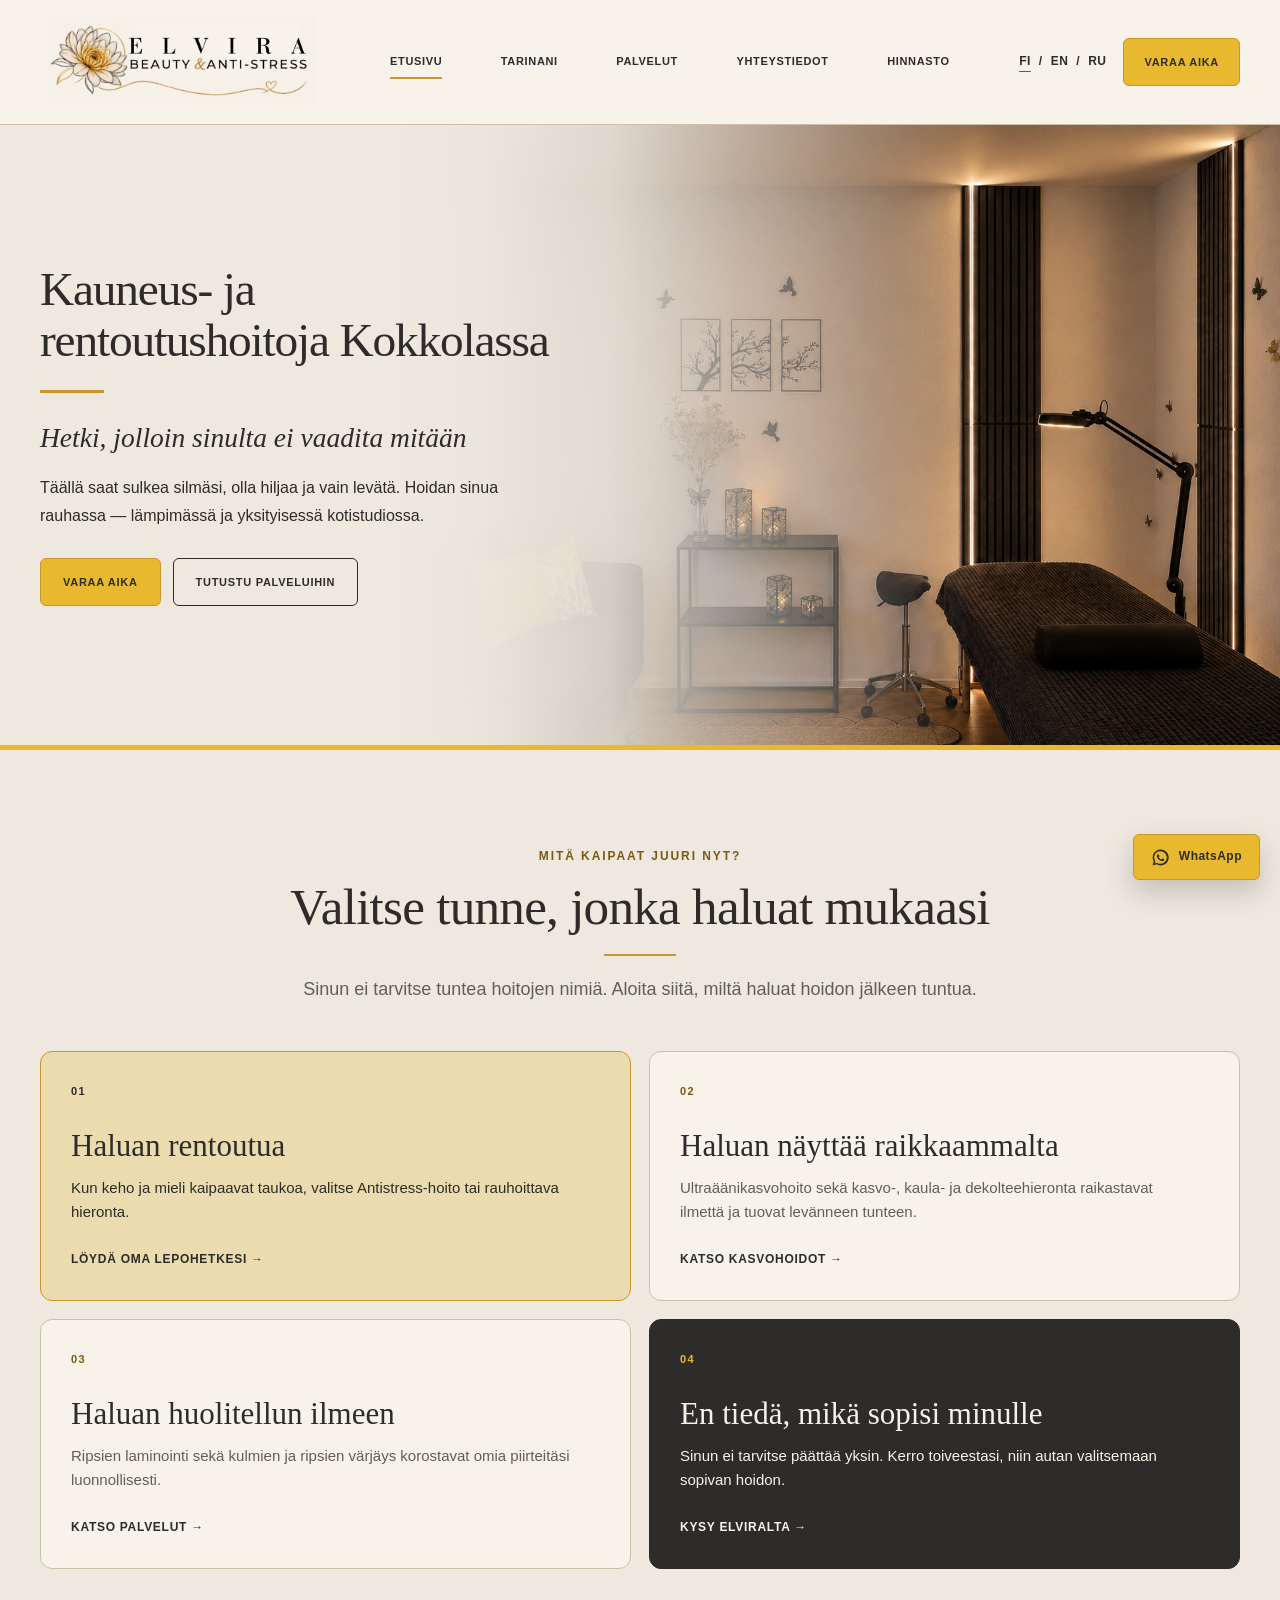
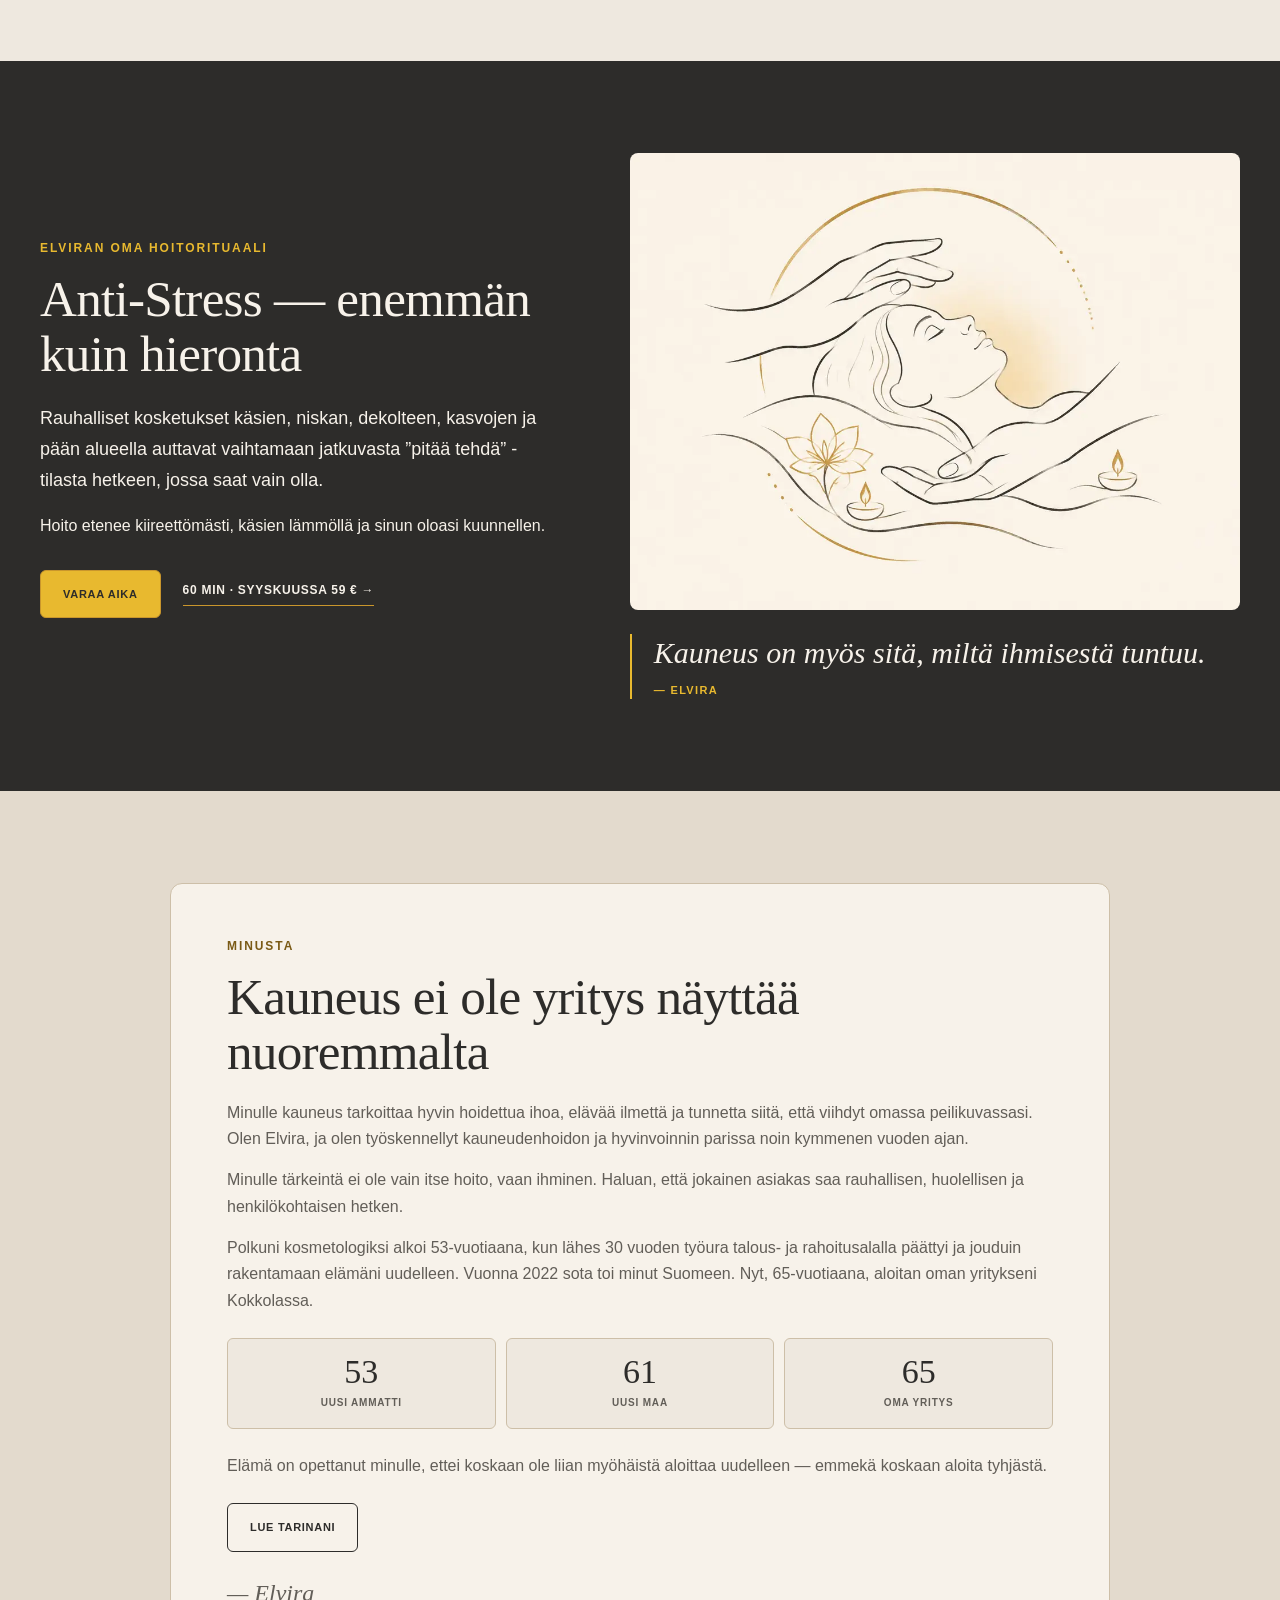
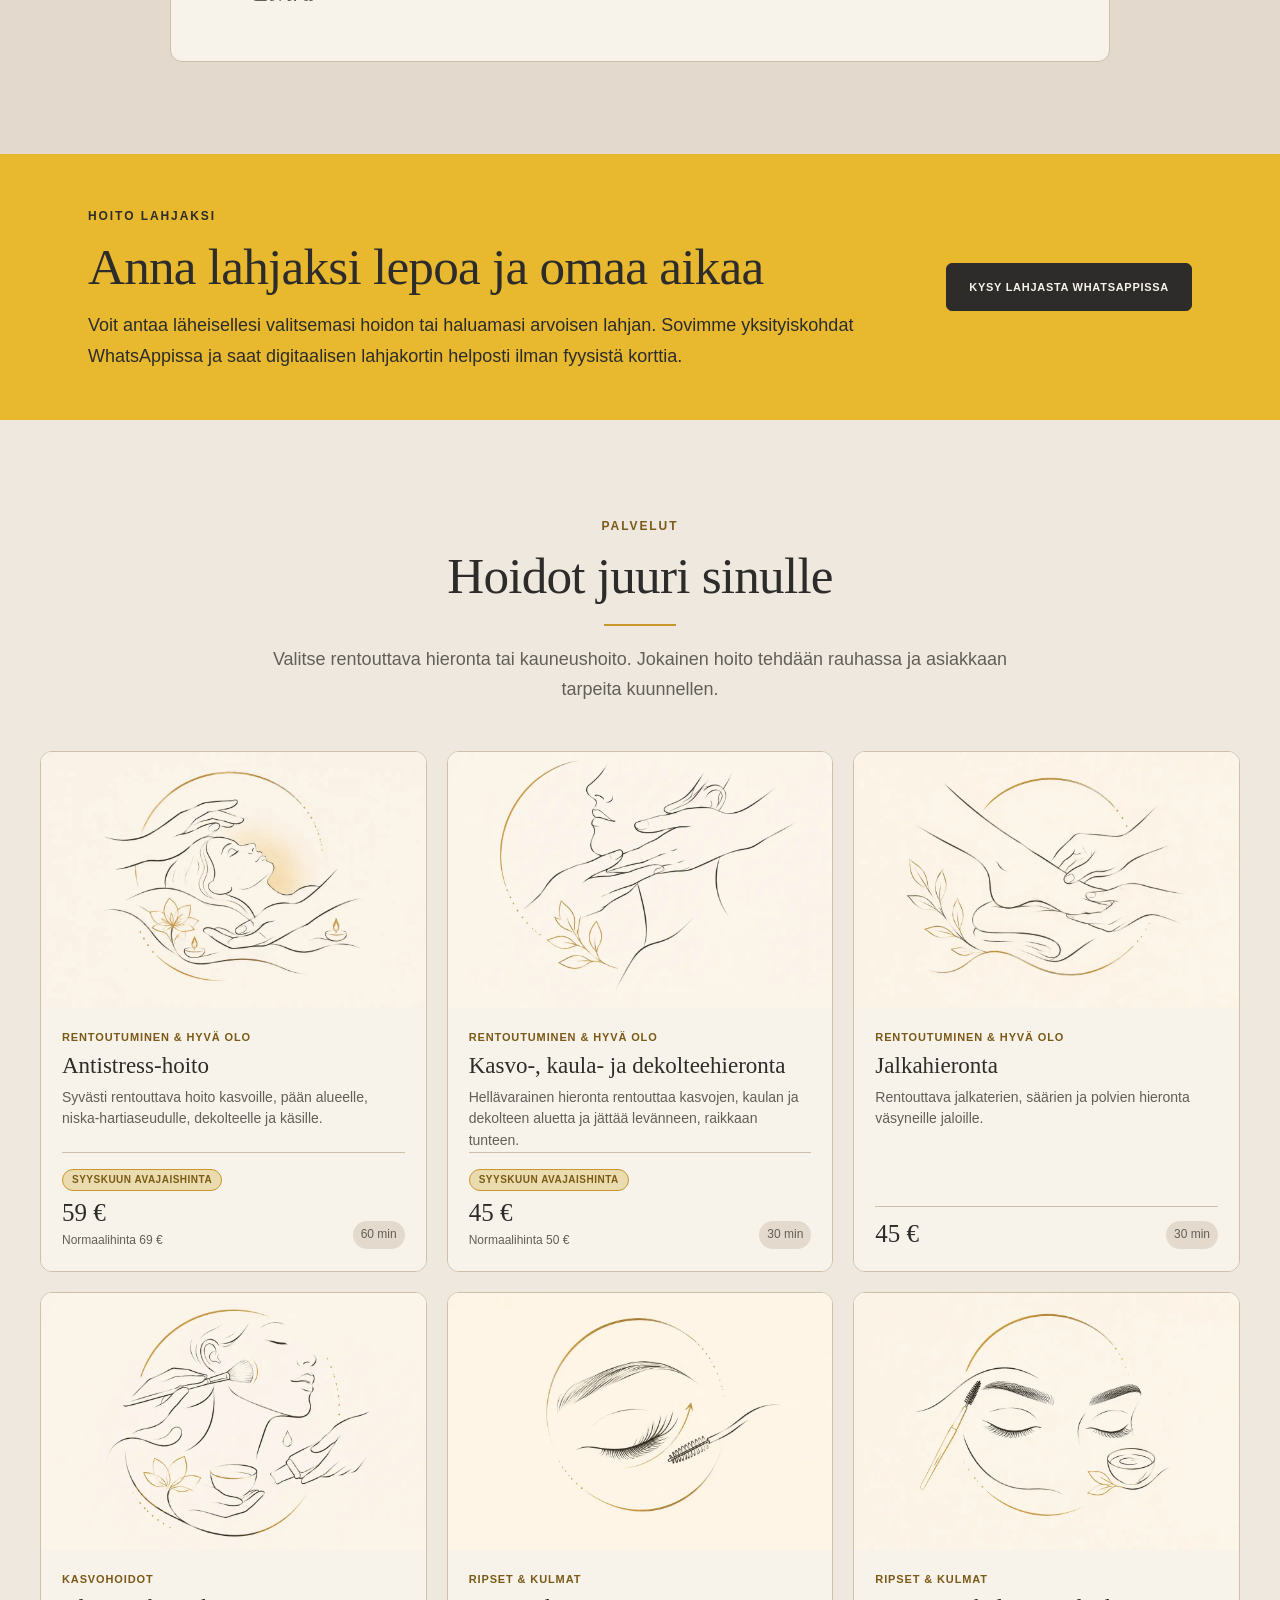
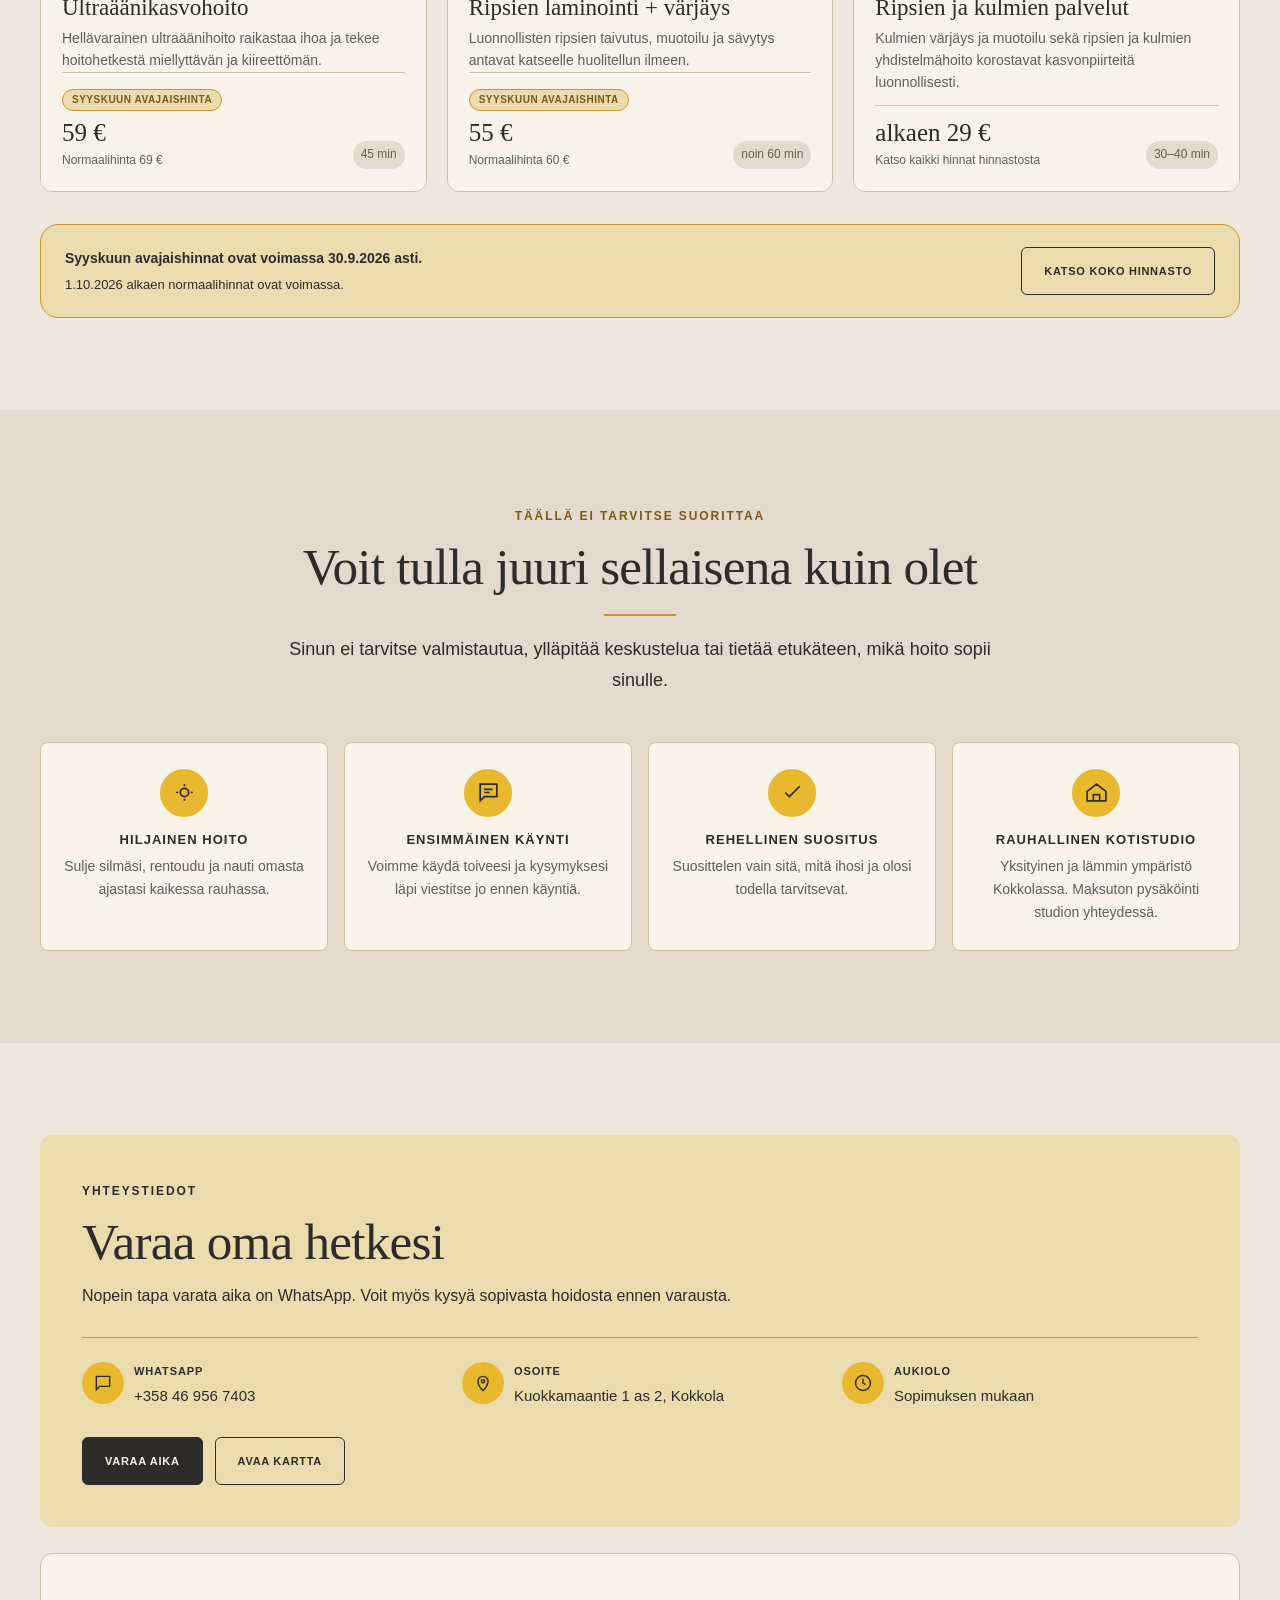
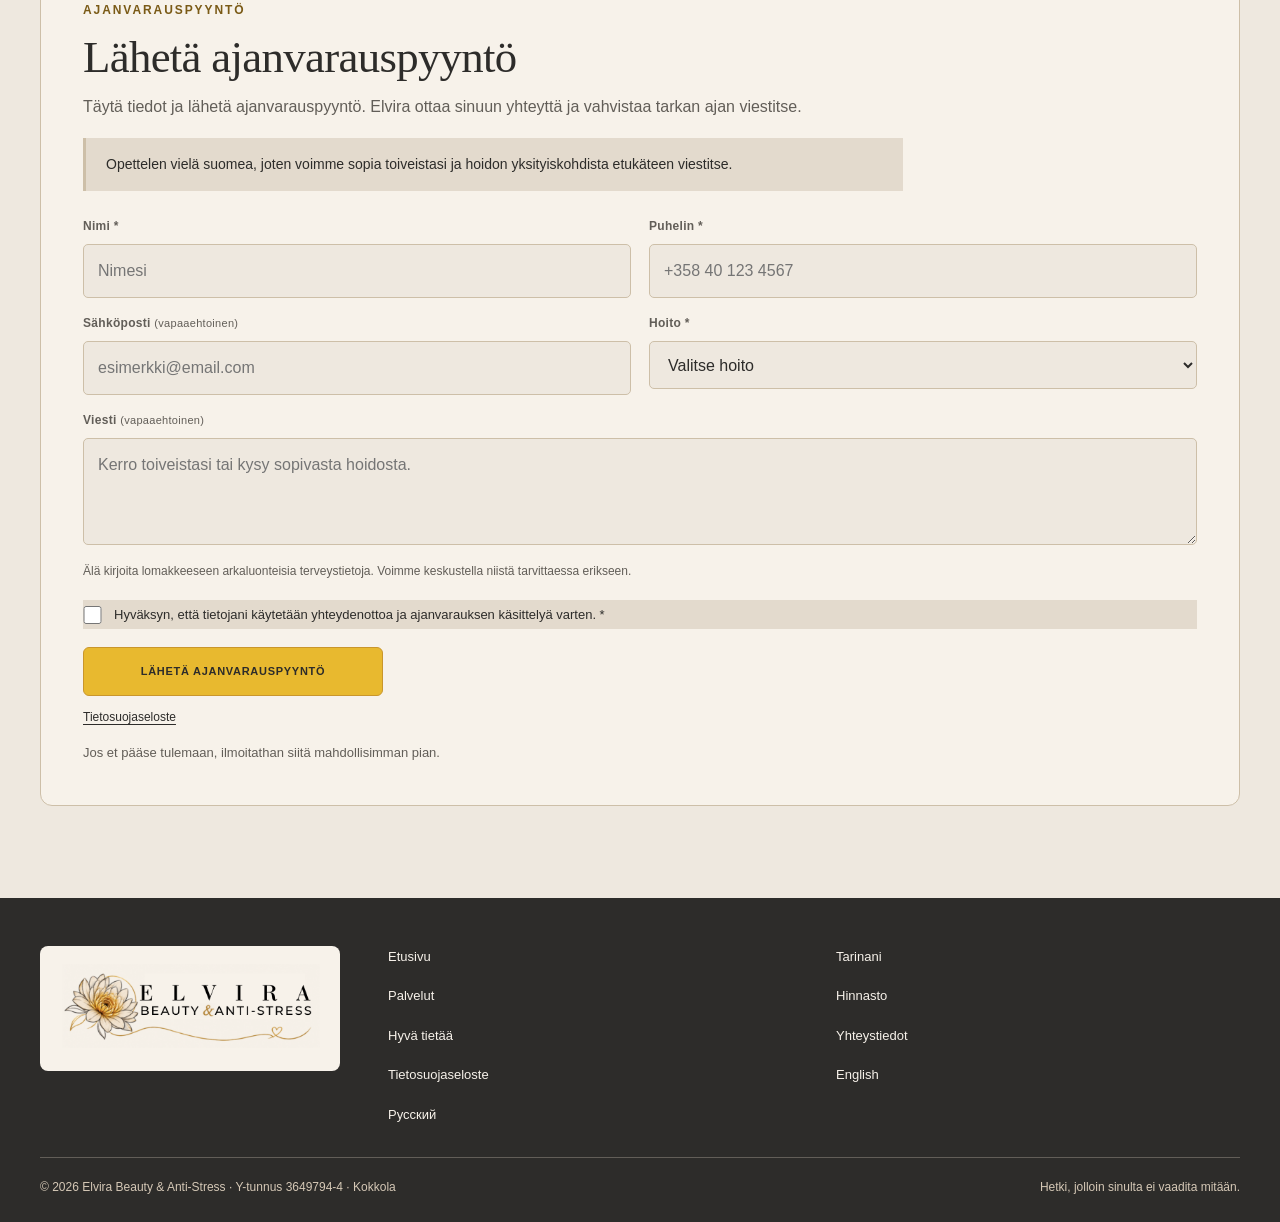
==== commit 0467f9ee: "Initial Elvira Studio website" ====
--- a/index.html
+++ b/index.html
@@ -4,29 +4,53 @@
 <head>
 <meta charset="utf-8"/>
 <meta content="width=device-width,initial-scale=1" name="viewport"/>
-<title>Elvira Beauty &amp; Anti-Stress</title>
+<title>
+   Elvira Beauty &amp; Anti-Stress
+  </title>
 <meta content="Kauneus- ja rentoutushoitoja rauhallisessa kotistudiossa Kokkolassa. Antistress-hoito, kasvohoidot, hieronnat sekä ripsien ja kulmien palvelut. Ajanvaraus WhatsAppissa." name="description"/>
-<meta content="#e7e6e1" name="theme-color"/>
+<meta content="#eee8df" name="theme-color"/>
 <link href="img/favicon.png" rel="icon" type="image/png"/>
-<link href="style.css?v=20260901" rel="stylesheet"/>
+<link href="style.css?v=20260901-3" rel="stylesheet"/>
 </head>
-<body class="home-page"><a class="skip-link" href="#main-content">Siirry sisältöön</a>
+<body class="home-page">
+<a class="skip-link" href="#main-content">
+   Siirry sisältöön
+  </a>
 <header class="site-header">
 <div class="container header-inner">
 <a aria-label="Elvira Beauty &amp; Anti-Stress" class="logo-link" href="#etusivu">
 <img alt="Elvira Beauty &amp; Anti-Stress" height="941" src="img/logo.png" width="1672"/>
 </a>
-<button aria-controls="main-nav" aria-expanded="false" aria-label="Avaa valikko" class="menu-toggle" type="button"><span></span><span></span><span></span></button>
+<button aria-controls="main-nav" aria-expanded="false" aria-label="Avaa valikko" class="menu-toggle" type="button">
+<span>
+</span>
+<span>
+</span>
+<span>
+</span>
+</button>
 <nav aria-label="Päävalikko" class="main-nav" id="main-nav">
-<a class="active" href="#etusivu">Etusivu</a>
-<a href="tarinani.html">Tarinani</a>
-<a href="#palvelut">Palvelut</a>
-<a href="#yhteystiedot">Yhteystiedot</a>
-<a href="hinnasto.html">Hinnasto</a>
+<a class="active" href="#etusivu">
+      Etusivu
+     </a>
+<a href="tarinani.html">
+      Tarinani
+     </a>
+<a href="#palvelut">
+      Palvelut
+     </a>
+<a href="#yhteystiedot">
+      Yhteystiedot
+     </a>
+<a href="hinnasto.html">
+      Hinnasto
+     </a>
 </nav>
 <div class="header-actions">
-<span class="lang-switch"><a class="active" href="index.html">FI</a><span>/</span><a href="en/index.html">EN</a></span>
-<a class="btn btn-primary" href="#bookingForm">Varaa aika</a>
+<span class="lang-switch"><a class="active" href="index.html">FI</a><span>/</span><a href="en/index.html">EN</a><span>/</span><a href="ru/index.html">RU</a></span>
+<a class="btn btn-primary" href="#bookingForm">
+      Varaa aika
+     </a>
 </div>
 </div>
 </header>
@@ -34,11 +58,23 @@
 <section class="hero" id="etusivu">
 <div class="container hero-grid">
 <div class="hero-copy">
-<h1>Kauneus- ja rentoutushoitoja Kokkolassa</h1><p class="hero-promise">Hetki, jolloin sinulta ei vaadita mitään</p>
-<p class="lead">Täällä saat sulkea silmäsi, olla hiljaa ja vain levätä. Hoidan sinua rauhassa — lämpimässä ja yksityisessä kotistudiossa.</p>
+<h1>
+       Kauneus- ja rentoutushoitoja Kokkolassa
+      </h1>
+<p class="hero-promise">
+       Hetki, jolloin sinulta ei vaadita mitään
+      </p>
+<p class="lead">
+       Täällä saat sulkea silmäsi, olla hiljaa ja vain levätä. Hoidan
+              sinua rauhassa — lämpimässä ja yksityisessä kotistudiossa.
+      </p>
 <div class="hero-actions">
-<a class="btn btn-primary" href="#bookingForm">Varaa aika</a>
-<a class="btn btn-outline" href="#palvelut">Tutustu palveluihin</a>
+<a class="btn btn-primary" href="#bookingForm">
+        Varaa aika
+       </a>
+<a class="btn btn-outline" href="#palvelut">
+        Tutustu palveluihin
+       </a>
 </div>
 </div>
 <div class="hero-media">
@@ -49,35 +85,78 @@
 <section class="needs-section" id="tarpeesi">
 <div class="container">
 <div class="section-head center">
-<span class="eyebrow">Mitä kaipaat juuri nyt?</span>
-<h2>Valitse tunne, jonka haluat mukaasi</h2>
-<div class="gold-line"></div>
-<p class="lead" style="margin-top:18px">Sinun ei tarvitse tuntea hoitojen nimiä. Aloita siitä, miltä haluat hoidon jälkeen tuntua.</p>
+<span class="eyebrow">
+       Mitä kaipaat juuri nyt?
+      </span>
+<h2>
+       Valitse tunne, jonka haluat mukaasi
+      </h2>
+<div class="gold-line">
+</div>
+<p class="lead" style="margin-top:18px">
+       Sinun ei tarvitse tuntea hoitojen nimiä. Aloita siitä, miltä
+              haluat hoidon jälkeen tuntua.
+      </p>
 </div>
 <div class="needs-grid">
 <a class="need-card need-card-featured" href="#anti-stress">
-<span class="need-number">01</span>
-<h3>Haluan rentoutua</h3>
-<p>Kun keho ja mieli kaipaavat taukoa, valitse Antistress-hoito tai rauhoittava hieronta.</p>
-<span class="need-link">Löydä oma lepohetkesi →</span>
+<span class="need-number">
+        01
+       </span>
+<h3>
+        Haluan rentoutua
+       </h3>
+<p>
+        Kun keho ja mieli kaipaavat taukoa, valitse Antistress-hoito tai
+                rauhoittava hieronta.
+       </p>
+<span class="need-link">
+        Löydä oma lepohetkesi →
+       </span>
 </a>
 <a class="need-card" href="#kasvohoidot">
-<span class="need-number">02</span>
-<h3>Haluan näyttää raikkaammalta</h3>
-<p>Kasvohoito ja kasvohieronta hoitavat ihoa ja tuovat kasvoille levänneen, virkistyneen ilmeen.</p>
-<span class="need-link">Katso kasvohoidot →</span>
+<span class="need-number">
+        02
+       </span>
+<h3>
+        Haluan näyttää raikkaammalta
+       </h3>
+<p>
+        Ultraäänikasvohoito sekä kasvo-, kaula- ja dekolteehieronta raikastavat ilmettä ja tuovat levänneen tunteen.
+       </p>
+<span class="need-link">
+        Katso kasvohoidot →
+       </span>
 </a>
 <a class="need-card" href="#palvelut">
-<span class="need-number">03</span>
-<h3>Haluan huolitellun ilmeen</h3>
-<p>Ripsien laminointi sekä kulmien ja ripsien värjäys korostavat omia piirteitäsi luonnollisesti.</p>
-<span class="need-link">Katso palvelut →</span>
+<span class="need-number">
+        03
+       </span>
+<h3>
+        Haluan huolitellun ilmeen
+       </h3>
+<p>
+        Ripsien laminointi sekä kulmien ja ripsien värjäys korostavat
+                omia piirteitäsi luonnollisesti.
+       </p>
+<span class="need-link">
+        Katso palvelut →
+       </span>
 </a>
 <a class="need-card" href="#yhteystiedot">
-<span class="need-number">04</span>
-<h3>En tiedä, mikä sopisi minulle</h3>
-<p>Sinun ei tarvitse päättää yksin. Kerro toiveestasi, niin autan valitsemaan sopivan hoidon.</p>
-<span class="need-link">Kysy Elviralta →</span>
+<span class="need-number">
+        04
+       </span>
+<h3>
+        En tiedä, mikä sopisi minulle
+       </h3>
+<p>
+        Sinun ei tarvitse päättää yksin. Kerro toiveestasi, niin autan
+                valitsemaan sopivan hoidon.
+       </p>
+<span class="need-link">
+        Kysy Elviralta →
+       </span>
 </a>
 </div>
 </div>
@@ -85,119 +164,695 @@
 <section class="anti-stress-section" id="anti-stress">
 <div class="container anti-stress-grid">
 <div class="anti-stress-copy">
-<span class="eyebrow">Elviran oma hoitorituaali</span>
-<h2>Anti-Stress — enemmän kuin hieronta</h2>
-<p class="lead">Rauhalliset kosketukset käsien, niskan, dekolteen, kasvojen ja pään alueella auttavat vaihtamaan jatkuvasta ”pitää tehdä” -tilasta hetkeen, jossa saat vain olla.</p>
-<p>Hoito etenee kiireettömästi, käsien lämmöllä ja sinun oloasi kuunnellen.</p>
-<div class="anti-stress-actions"><a class="btn btn-primary" href="#bookingForm">Varaa aika</a><a class="text-link" href="#palvelut">60 min · 59 € →</a></div>
+<span class="eyebrow">
+       Elviran oma hoitorituaali
+      </span>
+<h2>
+       Anti-Stress — enemmän kuin hieronta
+      </h2>
+<p class="lead">
+       Rauhalliset kosketukset käsien, niskan, dekolteen, kasvojen ja
+              pään alueella auttavat vaihtamaan jatkuvasta ”pitää tehdä”
+              -tilasta hetkeen, jossa saat vain olla.
+      </p>
+<p>
+       Hoito etenee kiireettömästi, käsien lämmöllä ja sinun oloasi
+              kuunnellen.
+      </p>
+<div class="anti-stress-actions">
+<a class="btn btn-primary" href="#bookingForm">
+        Varaa aika
+       </a>
+<a class="text-link" href="#palvelut">
+        60 min · syyskuussa 59 € →
+       </a>
+</div>
 </div>
 <div class="anti-stress-visual">
-<img alt="Lämmin kynttilänvalo ja kuivat kukat Elviran kotistudiossa" decoding="async" height="1086" loading="lazy" src="img/anti-stress-candles.png" width="1448"/>
-<blockquote><p>Kauneus on myös sitä, miltä ihmisestä tuntuu.</p><cite>— Elvira</cite></blockquote>
+<img alt="Lämmin kynttilänvalo ja kuivat kukat Elviran kotistudiossa" decoding="async" height="1086" loading="lazy" src="img/service-antistress.webp" width="1448"/>
+<blockquote>
+<p>
+        Kauneus on myös sitä, miltä ihmisestä tuntuu.
+       </p>
+<cite>
+        — Elvira
+       </cite>
+</blockquote>
 </div>
 </div>
 </section>
 <section class="alt" id="minusta">
 <div class="container about-grid about-grid-text">
 <div class="about-copy about-copy-wide">
-<span class="eyebrow">Minusta</span>
-<h2>Kauneus ei ole yritys näyttää nuoremmalta</h2>
-<p>Minulle kauneus tarkoittaa hyvin hoidettua ihoa, elävää ilmettä ja tunnetta siitä, että viihdyt omassa peilikuvassasi. Olen Elvira, ja olen työskennellyt kauneudenhoidon ja hyvinvoinnin parissa noin kymmenen vuoden ajan.</p>
-<p>Minulle tärkeintä ei ole vain itse hoito, vaan ihminen. Haluan, että jokainen asiakas saa rauhallisen, huolellisen ja henkilökohtaisen hetken.</p>
-<p>Polkuni kosmetologiksi alkoi 53-vuotiaana, kun lähes 30 vuoden työura talous- ja rahoitusalalla päättyi ja jouduin rakentamaan elämäni uudelleen. Vuonna 2022 sota toi minut Suomeen. Nyt, 65-vuotiaana, aloitan oman yritykseni Kokkolassa.</p>
+<span class="eyebrow">
+       Minusta
+      </span>
+<h2>
+       Kauneus ei ole yritys näyttää nuoremmalta
+      </h2>
+<p>
+       Minulle kauneus tarkoittaa hyvin hoidettua ihoa, elävää ilmettä ja
+              tunnetta siitä, että viihdyt omassa peilikuvassasi. Olen Elvira,
+              ja olen työskennellyt kauneudenhoidon ja hyvinvoinnin parissa noin
+              kymmenen vuoden ajan.
+      </p>
+<p>
+       Minulle tärkeintä ei ole vain itse hoito, vaan ihminen. Haluan,
+              että jokainen asiakas saa rauhallisen, huolellisen ja
+              henkilökohtaisen hetken.
+      </p>
+<p>
+       Polkuni kosmetologiksi alkoi 53-vuotiaana, kun lähes 30 vuoden
+              työura talous- ja rahoitusalalla päättyi ja jouduin rakentamaan
+              elämäni uudelleen. Vuonna 2022 sota toi minut Suomeen. Nyt,
+              65-vuotiaana, aloitan oman yritykseni Kokkolassa.
+      </p>
 <div aria-label="Elviran elämän tärkeät etapit" class="story-milestones">
-<div><strong>53</strong><span>uusi ammatti</span></div>
-<div><strong>61</strong><span>uusi maa</span></div>
-<div><strong>65</strong><span>oma yritys</span></div>
-</div>
-<p>Elämä on opettanut minulle, ettei koskaan ole liian myöhäistä aloittaa uudelleen — emmekä koskaan aloita tyhjästä.</p>
-<div class="about-actions"><a class="btn btn-outline" href="tarinani.html">Lue tarinani</a></div>
-<p class="signature">— Elvira</p>
+<div>
+<strong>
+         53
+        </strong>
+<span>
+         uusi ammatti
+        </span>
+</div>
+<div>
+<strong>
+         61
+        </strong>
+<span>
+         uusi maa
+        </span>
+</div>
+<div>
+<strong>
+         65
+        </strong>
+<span>
+         oma yritys
+        </span>
+</div>
+</div>
+<p>
+       Elämä on opettanut minulle, ettei koskaan ole liian myöhäistä
+              aloittaa uudelleen — emmekä koskaan aloita tyhjästä.
+      </p>
+<div class="about-actions">
+<a class="btn btn-outline" href="tarinani.html">
+        Lue tarinani
+       </a>
+</div>
+<p class="signature">
+       — Elvira
+      </p>
 </div>
 </div>
 </section>
 <section class="gift-section" id="lahjaksi">
 <div class="container gift-card">
 <div>
-<span class="eyebrow">Hoito lahjaksi</span>
-<h2>Anna lahjaksi lepoa ja omaa aikaa</h2>
-<p class="lead">Voit antaa läheisellesi valitsemasi hoidon tai haluamasi arvoisen lahjan. Sovimme yksityiskohdat WhatsAppissa ja saat digitaalisen lahjakortin helposti ilman fyysistä korttia.</p>
-</div>
-<a class="btn btn-primary" href="https://wa.me/358469567403?text=Hei%21%20Haluaisin%20ostaa%20hoidon%20lahjaksi." rel="noopener" target="_blank">Kysy lahjasta WhatsAppissa</a>
+<span class="eyebrow">
+       Hoito lahjaksi
+      </span>
+<h2>
+       Anna lahjaksi lepoa ja omaa aikaa
+      </h2>
+<p class="lead">
+       Voit antaa läheisellesi valitsemasi hoidon tai haluamasi arvoisen
+              lahjan. Sovimme yksityiskohdat WhatsAppissa ja saat digitaalisen
+              lahjakortin helposti ilman fyysistä korttia.
+      </p>
+</div>
+<a class="btn btn-primary" href="https://wa.me/358469567403?text=Hei%21%20Haluaisin%20ostaa%20hoidon%20lahjaksi." rel="noopener" target="_blank">
+      Kysy lahjasta WhatsAppissa
+     </a>
 </div>
 </section>
 <section id="palvelut">
 <div class="container">
 <div class="section-head center">
-<span class="eyebrow">Palvelut</span>
-<h2>Hoidot juuri sinulle</h2>
-<div class="gold-line"></div>
-<p class="lead" style="margin-top:18px">Valitse rentouttava hieronta tai kauneushoito. Jokainen hoito tehdään rauhassa ja asiakkaan tarpeita kuunnellen.</p>
+<span class="eyebrow">
+       Palvelut
+      </span>
+<h2>
+       Hoidot juuri sinulle
+      </h2>
+<div class="gold-line">
+</div>
+<p class="lead" style="margin-top:18px">
+       Valitse rentouttava hieronta tai kauneushoito. Jokainen hoito
+              tehdään rauhassa ja asiakkaan tarpeita kuunnellen.
+      </p>
 </div>
 <div class="services-grid">
-<article class="service-card"><div class="service-image"><img alt="Antistress-hoito" decoding="async" loading="lazy" src="img/service-antistress.webp"/></div><div class="service-body"><div class="service-kicker">Rentoutuminen &amp; hyvä olo</div><h3>Antistress-hoito</h3><p>Kiireetön hoitohetki käsille, niska-hartiaseudulle, dekolteelle, kasvoille ja pään alueelle.</p><div class="service-foot"><div><span class="service-price">Avajaishinta 59 €</span><span class="service-regular">norm. 69 €</span><span class="service-vat">sis. ALV 25,5 %</span></div><span class="service-time">60 min</span></div></div></article>
-<article class="service-card"><div class="service-image"><img alt="Kasvohieronta" decoding="async" loading="lazy" src="img/service-facial-massage.webp"/></div><div class="service-body"><div class="service-kicker">Rentoutuminen &amp; hyvä olo</div><h3>Kasvohieronta</h3><p>Hellävarainen hieronta rentouttaa kasvoja ja jättää iholle raikkaan, levänneen tunteen.</p><div class="service-foot"><div><span class="service-price">39 €</span><span class="service-vat">sis. ALV 25,5 %</span></div><span class="service-time">30 min</span></div></div></article>
-<article class="service-card"><div class="service-image"><img alt="Jalkahieronta" decoding="async" loading="lazy" src="img/service-foot-massage.webp"/></div><div class="service-body"><div class="service-kicker">Rentoutuminen &amp; hyvä olo</div><h3>Jalkahieronta</h3><p>Rauhallinen hieronta väsyneille jaloille – keveyttä ja omaa aikaa.</p><div class="service-foot"><div><span class="service-price">Avajaishinta 45 €</span><span class="service-regular">norm. 49 €</span><span class="service-vat">sis. ALV 25,5 %</span></div><span class="service-time">45 min</span></div></div></article>
-<article class="service-card" id="kasvohoidot"><div class="service-image"><img alt="Kasvohoidot" decoding="async" loading="lazy" src="img/service-facial-treatment.webp"/></div><div class="service-body"><div class="service-kicker">Kasvohoidot</div><h3>Kasvohoidot</h3><p>Raikastava kasvohoito tai hellävarainen ultraäänipuhdistus ihosi tarpeiden mukaan.</p><div class="service-foot"><div><span class="service-price">Avajaishinta alkaen 69 €</span><span class="service-regular">norm. 79 €</span><span class="service-vat">sis. ALV 25,5 %</span></div><span class="service-time">noin 60 min</span></div></div></article>
-<article class="service-card"><div class="service-image"><img alt="Ripsien laminointi ja värjäys" decoding="async" loading="lazy" src="img/service-lash-lift.webp"/></div><div class="service-body"><div class="service-kicker">Ripset &amp; kulmat</div><h3>Ripsien laminointi + värjäys</h3><p>Luonnollisten ripsien taivutus, muotoilu ja sävytys antavat katseelle huolitellun ilmeen.</p><div class="service-foot"><div><span class="service-price">Avajaishinta 59 €</span><span class="service-regular">norm. 69 €</span><span class="service-vat">sis. ALV 25,5 %</span></div></div></div></article>
-<article class="service-card"><div class="service-image"><img alt="Ripsien ja kulmien palvelut" decoding="async" loading="lazy" src="img/service-brows-lashes.webp"/></div><div class="service-body"><div class="service-kicker">Ripset &amp; kulmat</div><h3>Ripsien ja kulmien palvelut</h3><p>Luonnollinen sävytys ja muotoilu korostavat katsetta ja kasvonpiirteitä.</p><div class="service-foot"><div><span class="service-price">alkaen 25 €</span><span class="service-vat">sis. ALV 25,5 %</span></div></div></div></article>
-</div>
-<div class="price-callout"><p><strong>Kaikki kuluttajahinnat sisältävät ALV 25,5 %.</strong></p><a class="btn btn-outline" href="hinnasto.html">Katso koko hinnasto</a></div>
+<!-- ANTISTRESS-HOITO -->
+<article class="service-card">
+<div class="service-image">
+<img alt="Antistress-hoito" decoding="async" loading="lazy" src="img/service-antistress.webp"/>
+</div>
+<div class="service-body">
+<div class="service-kicker">
+         Rentoutuminen &amp; hyvä olo
+        </div>
+<h3>
+         Antistress-hoito
+        </h3>
+<p>
+         Syvästi rentouttava hoito kasvoille, pään alueelle,
+                  niska-hartiaseudulle, dekolteelle ja käsille.
+        </p>
+<div class="service-foot">
+<div>
+<span class="service-promo-label">
+           Syyskuun avajaishinta
+          </span>
+<span class="service-price">
+           59 €
+          </span>
+<span class="service-regular">
+           Normaalihinta 69 €
+          </span>
+</div>
+<span class="service-time">
+          60 min
+         </span>
+</div>
+</div>
+</article>
+<!-- KASVO-, KAULA- JA DEKOLTEEHIERONTA -->
+<article class="service-card">
+<div class="service-image">
+<img alt="Kasvo-, kaula- ja dekolteehieronta" decoding="async" loading="lazy" src="img/service-facial-massage.webp"/>
+</div>
+<div class="service-body">
+<div class="service-kicker">
+         Rentoutuminen &amp; hyvä olo
+        </div>
+<h3>
+         Kasvo-, kaula- ja dekolteehieronta
+        </h3>
+<p>
+         Hellävarainen hieronta rentouttaa kasvojen, kaulan ja
+                  dekolteen aluetta ja jättää levänneen, raikkaan tunteen.
+        </p>
+<div class="service-foot">
+<div>
+<span class="service-promo-label">
+           Syyskuun avajaishinta
+          </span>
+<span class="service-price">
+           45 €
+          </span>
+<span class="service-regular">
+           Normaalihinta 50 €
+          </span>
+</div>
+<span class="service-time">
+          30 min
+         </span>
+</div>
+</div>
+</article>
+<!-- JALKAHIERONTA -->
+<article class="service-card">
+<div class="service-image">
+<img alt="Rentouttava jalkaterien, säärien ja polvien hieronta" decoding="async" loading="lazy" src="img/service-foot-massage.webp"/>
+</div>
+<div class="service-body">
+<div class="service-kicker">
+         Rentoutuminen &amp; hyvä olo
+        </div>
+<h3>
+         Jalkahieronta
+        </h3>
+<p>
+         Rentouttava jalkaterien, säärien ja polvien hieronta
+                  väsyneille jaloille.
+        </p>
+<div class="service-foot">
+<div>
+<span class="service-price">
+           45 €
+          </span>
+</div>
+<span class="service-time">
+          30 min
+         </span>
+</div>
+</div>
+</article>
+<!-- ULTRAÄÄNIKASVOHOITO -->
+<article class="service-card" id="kasvohoidot">
+<div class="service-image">
+<img alt="Ultraäänikasvohoito" decoding="async" loading="lazy" src="img/service-facial-treatment.webp"/>
+</div>
+<div class="service-body">
+<div class="service-kicker">
+         Kasvohoidot
+        </div>
+<h3>
+         Ultraäänikasvohoito
+        </h3>
+<p>
+         Hellävarainen ultraäänihoito raikastaa ihoa ja tekee
+                  hoitohetkestä miellyttävän ja kiireettömän.
+        </p>
+<div class="service-foot">
+<div>
+<span class="service-promo-label">
+           Syyskuun avajaishinta
+          </span>
+<span class="service-price">
+           59 €
+          </span>
+<span class="service-regular">
+           Normaalihinta 69 €
+          </span>
+</div>
+<span class="service-time">
+          45 min
+         </span>
+</div>
+</div>
+</article>
+<!-- RIPSIEN LAMINOINTI -->
+<article class="service-card">
+<div class="service-image">
+<img alt="Ripsien laminointi ja värjäys" decoding="async" loading="lazy" src="img/service-lash-lift.webp"/>
+</div>
+<div class="service-body">
+<div class="service-kicker">
+         Ripset &amp; kulmat
+        </div>
+<h3>
+         Ripsien laminointi + värjäys
+        </h3>
+<p>
+         Luonnollisten ripsien taivutus, muotoilu ja sävytys antavat
+                  katseelle huolitellun ilmeen.
+        </p>
+<div class="service-foot">
+<div>
+<span class="service-promo-label">
+           Syyskuun avajaishinta
+          </span>
+<span class="service-price">
+           55 €
+          </span>
+<span class="service-regular">
+           Normaalihinta 60 €
+          </span>
+</div>
+<span class="service-time">
+          noin 60 min
+         </span>
+</div>
+</div>
+</article>
+<!-- RIPSET JA KULMAT -->
+<article class="service-card">
+<div class="service-image">
+<img alt="Ripsien ja kulmien palvelut" decoding="async" loading="lazy" src="img/service-brows-lashes.webp"/>
+</div>
+<div class="service-body">
+<div class="service-kicker">
+         Ripset &amp; kulmat
+        </div>
+<h3>
+         Ripsien ja kulmien palvelut
+        </h3>
+<p>
+         Kulmien värjäys ja muotoilu sekä ripsien ja kulmien
+                  yhdistelmähoito korostavat kasvonpiirteitä luonnollisesti.
+        </p>
+<div class="service-foot">
+<div>
+<span class="service-price">
+           alkaen 29 €
+          </span>
+<span class="service-regular">
+           Katso kaikki hinnat hinnastosta
+          </span>
+</div>
+<span class="service-time">
+          30–40 min
+         </span>
+</div>
+</div>
+</article>
+</div>
+<div class="price-callout">
+<div class="price-callout-copy">
+<strong>
+        Syyskuun avajaishinnat ovat voimassa 30.9.2026 asti.
+       </strong>
+<span>
+        1.10.2026 alkaen normaalihinnat ovat voimassa.
+       </span>
+</div>
+<a class="btn btn-outline" href="hinnasto.html">
+       Katso koko hinnasto
+      </a>
+</div>
 </div>
 </section>
 <section class="alt comfort-section" id="hyva-tietaa">
 <div class="container">
-<div class="section-head center"><span class="eyebrow">Täällä ei tarvitse suorittaa</span><h2>Voit tulla juuri sellaisena kuin olet</h2><div class="gold-line"></div><p class="lead" style="margin-top:18px">Sinun ei tarvitse valmistautua, ylläpitää keskustelua tai tietää etukäteen, mikä hoito sopii sinulle.</p></div>
+<div class="section-head center">
+<span class="eyebrow">
+       Täällä ei tarvitse suorittaa
+      </span>
+<h2>
+       Voit tulla juuri sellaisena kuin olet
+      </h2>
+<div class="gold-line">
+</div>
+<p class="lead" style="margin-top:18px">
+       Sinun ei tarvitse valmistautua, ylläpitää keskustelua tai tietää
+              etukäteen, mikä hoito sopii sinulle.
+      </p>
+</div>
 <div class="info-grid">
-<div class="info-card"><div class="info-icon"><svg viewbox="0 0 24 24"><path d="M4 12h2m12 0h2M12 4v2m0 12v2"></path><circle cx="12" cy="12" r="4"></circle></svg></div><h3>Hiljainen hoito</h3><p>Sulje silmäsi, rentoudu ja nauti omasta ajastasi kaikessa rauhassa.</p></div>
-<div class="info-card"><div class="info-icon"><svg viewbox="0 0 24 24"><path d="M4 4h16v12H8l-4 4z"></path><path d="M8 9h8M8 12h5"></path></svg></div><h3>Ensimmäinen käynti</h3><p>Voimme käydä toiveesi ja kysymyksesi läpi viestitse jo ennen käyntiä.</p></div>
-<div class="info-card"><div class="info-icon"><svg viewbox="0 0 24 24"><path d="M5 12l4 4L19 6"></path></svg></div><h3>Rehellinen suositus</h3><p>Suosittelen vain sitä, mitä ihosi ja olosi todella tarvitsevat.</p></div>
-<div class="info-card"><div class="info-icon"><svg viewbox="0 0 24 24"><path d="M3 11l9-7 9 7v9H3z"></path><path d="M9 20v-6h6v6"></path></svg></div><h3>Rauhallinen kotistudio</h3><p>Yksityinen ja lämmin ympäristö Kokkolassa. Maksuton pysäköinti studion yhteydessä.</p></div>
+<div class="info-card">
+<div class="info-icon">
+<svg viewbox="0 0 24 24">
+<path d="M4 12h2m12 0h2M12 4v2m0 12v2">
+</path>
+<circle cx="12" cy="12" r="4">
+</circle>
+</svg>
+</div>
+<h3>
+        Hiljainen hoito
+       </h3>
+<p>
+        Sulje silmäsi, rentoudu ja nauti omasta ajastasi kaikessa
+                rauhassa.
+       </p>
+</div>
+<div class="info-card">
+<div class="info-icon">
+<svg viewbox="0 0 24 24">
+<path d="M4 4h16v12H8l-4 4z">
+</path>
+<path d="M8 9h8M8 12h5">
+</path>
+</svg>
+</div>
+<h3>
+        Ensimmäinen käynti
+       </h3>
+<p>
+        Voimme käydä toiveesi ja kysymyksesi läpi viestitse jo ennen
+                käyntiä.
+       </p>
+</div>
+<div class="info-card">
+<div class="info-icon">
+<svg viewbox="0 0 24 24">
+<path d="M5 12l4 4L19 6">
+</path>
+</svg>
+</div>
+<h3>
+        Rehellinen suositus
+       </h3>
+<p>
+        Suosittelen vain sitä, mitä ihosi ja olosi todella tarvitsevat.
+       </p>
+</div>
+<div class="info-card">
+<div class="info-icon">
+<svg viewbox="0 0 24 24">
+<path d="M3 11l9-7 9 7v9H3z">
+</path>
+<path d="M9 20v-6h6v6">
+</path>
+</svg>
+</div>
+<h3>
+        Rauhallinen kotistudio
+       </h3>
+<p>
+        Yksityinen ja lämmin ympäristö Kokkolassa. Maksuton pysäköinti
+                studion yhteydessä.
+       </p>
+</div>
 </div>
 </div>
 </section>
 <section class="contact-section" id="yhteystiedot">
 <div class="container contact-stack">
 <div class="contact-card">
-<span class="eyebrow">Yhteystiedot</span><h2>Varaa oma hetkesi</h2><p style="margin-top:14px">Nopein tapa varata aika on WhatsApp. Voit myös kysyä sopivasta hoidosta ennen varausta.</p>
+<span class="eyebrow">
+       Yhteystiedot
+      </span>
+<h2>
+       Varaa oma hetkesi
+      </h2>
+<p style="margin-top:14px">
+       Nopein tapa varata aika on WhatsApp. Voit myös kysyä sopivasta
+              hoidosta ennen varausta.
+      </p>
 <div class="contact-list">
-<div class="contact-item"><div class="icon"><svg viewbox="0 0 24 24"><path d="M4 4h16v12H8l-4 4z"></path></svg></div><div><strong>WhatsApp</strong><a href="https://wa.me/358469567403" rel="noopener" target="_blank">+358 46 956 7403</a></div></div>
-<div class="contact-item"><div class="icon"><svg viewbox="0 0 24 24"><path d="M12 21s6-5.2 6-11a6 6 0 1 0-12 0c0 5.8 6 11 6 11z"></path><circle cx="12" cy="10" r="2"></circle></svg></div><div><strong>Osoite</strong><span>Kuokkamaantie 1 as 2, Kokkola</span></div></div>
-<div class="contact-item"><div class="icon"><svg viewbox="0 0 24 24"><circle cx="12" cy="12" r="9"></circle><path d="M12 7v5l3 2"></path></svg></div><div><strong>Aukiolo</strong><span>Sopimuksen mukaan</span></div></div>
-</div>
-<div class="contact-actions"><a class="btn btn-primary" href="#bookingForm">Varaa aika</a><a class="btn btn-outline" href="https://www.google.com/maps/search/?api=1&amp;query=Kuokkamaantie%201%20as%202%2C%20Kokkola" rel="noopener" target="_blank">Avaa kartta</a></div>
+<div class="contact-item">
+<div class="icon">
+<svg viewbox="0 0 24 24">
+<path d="M4 4h16v12H8l-4 4z">
+</path>
+</svg>
+</div>
+<div>
+<strong>
+          WhatsApp
+         </strong>
+<a href="https://wa.me/358469567403" rel="noopener" target="_blank">
+          +358 46 956 7403
+         </a>
+</div>
+</div>
+<div class="contact-item">
+<div class="icon">
+<svg viewbox="0 0 24 24">
+<path d="M12 21s6-5.2 6-11a6 6 0 1 0-12 0c0 5.8 6 11 6 11z">
+</path>
+<circle cx="12" cy="10" r="2">
+</circle>
+</svg>
+</div>
+<div>
+<strong>
+          Osoite
+         </strong>
+<span>
+          Kuokkamaantie 1 as 2, Kokkola
+         </span>
+</div>
+</div>
+<div class="contact-item">
+<div class="icon">
+<svg viewbox="0 0 24 24">
+<circle cx="12" cy="12" r="9">
+</circle>
+<path d="M12 7v5l3 2">
+</path>
+</svg>
+</div>
+<div>
+<strong>
+          Aukiolo
+         </strong>
+<span>
+          Sopimuksen mukaan
+         </span>
+</div>
+</div>
+</div>
+<div class="contact-actions">
+<a class="btn btn-primary" href="#bookingForm">
+        Varaa aika
+       </a>
+<a class="btn btn-outline" href="https://www.google.com/maps/search/?api=1&amp;query=Kuokkamaantie%201%20as%202%2C%20Kokkola" rel="noopener" target="_blank">
+        Avaa kartta
+       </a>
+</div>
 </div>
 <form aria-describedby="form-intro language-note" class="booking-card" id="bookingForm">
-<span class="eyebrow">Ajanvarauspyyntö</span><h2>Lähetä ajanvarauspyyntö</h2>
-<p class="form-intro" id="form-intro">Täytä tiedot ja lähetä ajanvarauspyyntö. Elvira ottaa sinuun yhteyttä ja vahvistaa tarkan ajan viestitse.</p>
-<p class="language-note" id="language-note">Opettelen vielä suomea, joten voimme sopia toiveistasi ja hoidon yksityiskohdista etukäteen viestitse.</p>
+<span class="eyebrow">
+       Ajanvarauspyyntö
+      </span>
+<h2>
+       Lähetä ajanvarauspyyntö
+      </h2>
+<p class="form-intro" id="form-intro">
+       Täytä tiedot ja lähetä ajanvarauspyyntö. Elvira ottaa sinuun
+              yhteyttä ja vahvistaa tarkan ajan viestitse.
+      </p>
+<p class="language-note" id="language-note">
+       Opettelen vielä suomea, joten voimme sopia toiveistasi ja hoidon
+              yksityiskohdista etukäteen viestitse.
+      </p>
 <div class="form-grid">
-<div class="form-row"><label for="name">Nimi *</label><input autocomplete="name" id="name" maxlength="100" name="name" placeholder="Nimesi" required=""/></div>
-<div class="form-row"><label for="phone">Puhelin *</label><input autocomplete="tel" id="phone" maxlength="40" name="phone" placeholder="+358 40 123 4567" required="" type="tel"/></div>
-<div class="form-row"><label for="email">Sähköposti <small>(vapaaehtoinen)</small></label><input autocomplete="email" id="email" maxlength="254" name="email" placeholder="esimerkki@email.com" type="email"/></div>
-<div class="form-row"><label for="service">Hoito *</label><select id="service" name="service" required=""><option value="">Valitse hoito</option><option>Antistress-hoito</option><option>Kasvohieronta</option><option>Jalkahieronta</option><option>Kasvohoito</option><option>Ultraäänikasvohoito</option><option>Ripsien laminointi + värjäys</option><option>Ripsien värjäys</option><option>Kulmien värjäys + muotoilu</option><option>Ripsien ja kulmien värjäys + kulmien muotoilu</option><option>Hoito lahjaksi</option><option>En ole varma — haluan kysyä</option></select></div>
-<div class="form-row form-row-wide"><label for="wish">Viesti <small>(vapaaehtoinen)</small></label><textarea id="wish" maxlength="1500" name="wish" placeholder="Kerro toiveistasi tai kysy sopivasta hoidosta." rows="3"></textarea><small class="field-note">Älä kirjoita lomakkeeseen arkaluonteisia terveystietoja. Voimme keskustella niistä tarvittaessa erikseen.</small></div>
-<div aria-hidden="true" class="honeypot"><label for="website_url">Jätä tämä kenttä tyhjäksi</label><input autocomplete="off" id="website_url" name="website_url" tabindex="-1" type="text"/></div>
-</div>
-<label class="consent"><input id="consent" name="consent" required="" type="checkbox"/><span>Hyväksyn, että tietojani käytetään yhteydenottoa ja ajanvarauksen käsittelyä varten. *</span></label>
-<button class="btn btn-primary" disabled="" type="submit">Lähetä ajanvarauspyyntö</button>
-<p aria-live="polite" class="form-status" hidden=""></p>
-<p class="form-note"><a href="privacy.html">Tietosuojaseloste</a></p>
-<p class="cancellation-note">Jos et pääse tulemaan, ilmoitathan siitä mahdollisimman pian.</p><noscript><p class="form-note">Ota JavaScript käyttöön ajanvarauspyynnön lähettämistä varten.</p></noscript>
+<div class="form-row">
+<label for="name">
+         Nimi *
+        </label>
+<input autocomplete="name" id="name" maxlength="100" name="name" placeholder="Nimesi" required=""/>
+</div>
+<div class="form-row">
+<label for="phone">
+         Puhelin *
+        </label>
+<input autocomplete="tel" id="phone" maxlength="40" name="phone" placeholder="+358 40 123 4567" required="" type="tel"/>
+</div>
+<div class="form-row">
+<label for="email">
+         Sähköposti
+         <small>
+          (vapaaehtoinen)
+         </small>
+</label>
+<input autocomplete="email" id="email" maxlength="254" name="email" placeholder="esimerkki@email.com" type="email"/>
+</div>
+<div class="form-row">
+<label for="service">
+         Hoito *
+        </label>
+<select id="service" name="service" required="">
+<option value="">
+          Valitse hoito
+         </option>
+<option>
+          Antistress-hoito
+         </option>
+<option>
+          Kasvo-, kaula- ja dekolteehieronta
+         </option>
+<option>
+          Rentouttava jalkaterien, säärien ja polvien hieronta
+         </option>
+<option>
+          Ultraäänikasvohoito
+         </option>
+<option>
+          Välitön kauneus – 3 naamiota
+         </option>
+<option>
+          Ripsien laminointi + värjäys
+         </option>
+<option>
+          Kulmien värjäys + muotoilu
+         </option>
+<option>
+          Ripsien ja kulmien värjäys + kulmien muotoilu
+         </option>
+<option>
+          Hoito lahjaksi
+         </option>
+<option>
+          En ole varma — haluan kysyä
+         </option>
+</select>
+</div>
+<div class="form-row form-row-wide">
+<label for="wish">
+         Viesti
+         <small>
+          (vapaaehtoinen)
+         </small>
+</label>
+<textarea id="wish" maxlength="1500" name="wish" placeholder="Kerro toiveistasi tai kysy sopivasta hoidosta." rows="3"></textarea>
+<small class="field-note">
+         Älä kirjoita lomakkeeseen arkaluonteisia terveystietoja.
+                  Voimme keskustella niistä tarvittaessa erikseen.
+        </small>
+</div>
+<div aria-hidden="true" class="honeypot">
+<label for="website_url">
+         Jätä tämä kenttä tyhjäksi
+        </label>
+<input autocomplete="off" id="website_url" name="website_url" tabindex="-1" type="text"/>
+</div>
+</div>
+<label class="consent">
+<input id="consent" name="consent" required="" type="checkbox"/>
+<span>
+        Hyväksyn, että tietojani käytetään yhteydenottoa ja
+                ajanvarauksen käsittelyä varten. *
+       </span>
+</label>
+<button class="btn btn-primary" disabled="" type="submit">
+       Lähetä ajanvarauspyyntö
+      </button>
+<p aria-live="polite" class="form-status" hidden="">
+</p>
+<p class="form-note">
+<a href="privacy.html">
+        Tietosuojaseloste
+       </a>
+</p>
+<p class="cancellation-note">
+       Jos et pääse tulemaan, ilmoitathan siitä mahdollisimman pian.
+      </p>
+<noscript>
+<p class="form-note">
+        Ota JavaScript käyttöön ajanvarauspyynnön lähettämistä varten.
+       </p>
+</noscript>
 </form>
 </div>
 </section>
 </main>
 <footer>
 <div class="container footer-top">
-<div class="footer-logo"><img alt="Elvira Beauty &amp; Anti-Stress" height="941" src="img/logo.png" width="1672"/></div>
+<div class="footer-logo">
+<img alt="Elvira Beauty &amp; Anti-Stress" height="941" src="img/logo.png" width="1672"/>
+</div>
 <div class="footer-links">
-<a href="#etusivu">Etusivu</a><a href="tarinani.html">Tarinani</a><a href="#palvelut">Palvelut</a><a href="hinnasto.html">Hinnasto</a><a href="#hyva-tietaa">Hyvä tietää</a><a href="#yhteystiedot">Yhteystiedot</a><a href="privacy.html">Tietosuojaseloste</a><a href="en/index.html">English</a>
-</div>
-</div>
-<div class="container footer-bottom"><span>© 2026 Elvira Beauty &amp; Anti-Stress · Y-tunnus 3649794-4 · Kokkola</span><span>Hetki, jolloin sinulta ei vaadita mitään.</span></div>
+<a href="#etusivu">
+      Etusivu
+     </a>
+<a href="tarinani.html">
+      Tarinani
+     </a>
+<a href="#palvelut">
+      Palvelut
+     </a>
+<a href="hinnasto.html">
+      Hinnasto
+     </a>
+<a href="#hyva-tietaa">
+      Hyvä tietää
+     </a>
+<a href="#yhteystiedot">
+      Yhteystiedot
+     </a>
+<a href="privacy.html">
+      Tietosuojaseloste
+     </a>
+<a href="en/index.html">
+      English
+     </a>
+<a href="ru/index.html">Русский</a></div>
+</div>
+<div class="container footer-bottom">
+<span>
+     © 2026 Elvira Beauty &amp; Anti-Stress · Y-tunnus 3649794-4 ·
+          Kokkola
+    </span>
+<span>
+     Hetki, jolloin sinulta ei vaadita mitään.
+    </span>
+</div>
 </footer>
-<a aria-label="Varaa aika WhatsAppissa" class="wa-float" href="https://wa.me/358469567403" rel="noopener" target="_blank"><svg viewbox="0 0 24 24"><path d="M12 2a10 10 0 0 0-8.6 15L2 22l5.2-1.4A10 10 0 1 0 12 2Zm0 18a8 8 0 0 1-4.1-1.1l-.3-.2-3 .8.8-2.9-.2-.3A8 8 0 1 1 12 20Zm4.4-5.9c-.2-.1-1.4-.7-1.6-.8-.2-.1-.4-.1-.5.1-.2.2-.6.8-.8 1-.1.2-.3.2-.5.1-.2-.1-1-.4-1.9-1.2-.7-.6-1.2-1.4-1.3-1.6-.1-.2 0-.4.1-.5l.4-.4c.1-.1.2-.3.2-.4.1-.2 0-.3 0-.4l-.7-1.6c-.2-.4-.4-.4-.5-.4h-.5c-.2 0-.4.1-.6.3-.2.2-.8.8-.8 1.9s.8 2.2.9 2.4c.1.2 1.6 2.5 4 3.4.6.2 1 .4 1.3.5.6.2 1 .1 1.4-.1.4-.2 1.3-.5 1.5-1 .2-.5.2-.9.1-1Z"></path></svg>WhatsApp</a>
-<script defer="" src="script.js?v=20260901"></script>
+<a aria-label="Varaa aika WhatsAppissa" class="wa-float" href="https://wa.me/358469567403" rel="noopener" target="_blank">
+<svg viewbox="0 0 24 24">
+<path d="M12 2a10 10 0 0 0-8.6 15L2 22l5.2-1.4A10 10 0 1 0 12 2Zm0 18a8 8 0 0 1-4.1-1.1l-.3-.2-3 .8.8-2.9-.2-.3A8 8 0 1 1 12 20Zm4.4-5.9c-.2-.1-1.4-.7-1.6-.8-.2-.1-.4-.1-.5.1-.2.2-.6.8-.8 1-.1.2-.3.2-.5.1-.2-.1-1-.4-1.9-1.2-.7-.6-1.2-1.4-1.3-1.6-.1-.2 0-.4.1-.5l.4-.4c.1-.1.2-.3.2-.4.1-.2 0-.3 0-.4l-.7-1.6c-.2-.4-.4-.4-.5-.4h-.5c-.2 0-.4.1-.6.3-.2.2-.8.8-.8 1.9s.8 2.2.9 2.4c.1.2 1.6 2.5 4 3.4.6.2 1 .4 1.3.5.6.2 1 .1 1.4-.1.4-.2 1.3-.5 1.5-1 .2-.5.2-.9.1-1Z">
+</path>
+</svg>
+   WhatsApp
+  </a>
+<script defer="" src="script.js?v=20260901-3">
+</script>
 </body>
 </html>
--- a/style.css
+++ b/style.css
@@ -1,20 +1,20 @@
 :root {
-  --bg: #e7e6e1;
-  --paper: #efeee9;
-  --soft: #d9d9d7;
-  --soft-2: #cbcbc9;
-  --yellow: #e9bc3b;
-  --yellow-deep: #785800;
-  --ink: #2a2a28;
-  --muted: #5a5a58;
-  --line: #c9c9c7;
-  --shadow: 0 18px 50px rgba(57,45,19,.08);
+  --bg: #eee8df;
+  --paper: #f7f2ea;
+  --soft: #e3dacd;
+  --soft-2: #d5c8b6;
+  --yellow: #e8b92f;
+  --gold: #c9962c;
+  --gold-soft: #eadcae;
+  --yellow-deep: #7a5a16;
+  --ink: #2d2c2a;
+  --muted: #625e58;
+  --line: #cdbfa8;
+  --shadow: 0 18px 50px rgba(45,44,42,.10);
   --radius: 16px;
   --container: 1280px;
   --serif: "Iowan Old Style","Baskerville","Times New Roman",Georgia,serif;
   --sans: "Avenir Next","Helvetica Neue",Arial,sans-serif;
-
-  /* Кадр главного фото: center top — выше, center center — по центру. */
   --hero-position: center top;
 }
 
@@ -46,12 +46,15 @@
   text-decoration: none;
 }
 
-button,input,select,textarea {
+button,
+input,
+select,
+textarea {
   font: inherit;
 }
 
 .container {
-  width: min(var(--container),calc(100% - 48px));
+  width: min(var(--container), calc(100% - 48px));
   margin: 0 auto;
 }
 
@@ -60,7 +63,7 @@
 }
 
 .alt {
-  background: linear-gradient(180deg,#eeeee7 0%,#eeeee7 100%);
+  background: linear-gradient(180deg, #eeeee7 0%, #eeeee7 100%);
 }
 
 .eyebrow {
@@ -69,30 +72,35 @@
   color: var(--yellow-deep);
   font-size: 12px;
   font-weight: 700;
-  letter-spacing: .16em;
+  letter-spacing: 0.16em;
   text-transform: uppercase;
 }
 
-h1,h2,h3,h4 {
+h1,
+h2,
+h3,
+h4 {
   margin: 0;
   color: var(--ink);
 }
 
-h1,h2,h3 {
+h1,
+h2,
+h3 {
   font-family: var(--serif);
   font-weight: 500;
 }
 
 h1 {
-  font-size: clamp(44px,5.4vw,72px);
+  font-size: clamp(44px, 5.4vw, 72px);
   line-height: 1.03;
-  letter-spacing: -.025em;
+  letter-spacing: -0.025em;
 }
 
 h2 {
-  font-size: clamp(34px,4vw,52px);
+  font-size: clamp(34px, 4vw, 52px);
   line-height: 1.08;
-  letter-spacing: -.015em;
+  letter-spacing: -0.015em;
 }
 
 h3 {
@@ -153,9 +161,11 @@
   padding: 15px 22px;
   font-size: 11px;
   font-weight: 800;
-  letter-spacing: .065em;
+  letter-spacing: 0.065em;
   text-transform: uppercase;
-  transition: transform .18s ease,background .18s ease;
+  transition:
+    transform 0.18s ease,
+    background 0.18s ease;
   cursor: pointer;
   text-align: center;
   line-height: 1.5;
@@ -212,9 +222,9 @@
 }
 
 .hero h1 {
-  font-size: clamp(38px,3.7vw,58px);
+  font-size: clamp(38px, 3.7vw, 58px);
   line-height: 1.07;
-  letter-spacing: -.025em;
+  letter-spacing: -0.025em;
   margin-bottom: 28px;
   max-width: 640px;
   text-wrap: balance;
@@ -232,7 +242,7 @@
 .hero-promise {
   max-width: 560px;
   font-family: var(--serif);
-  font-size: clamp(25px,2.15vw,33px);
+  font-size: clamp(25px, 2.15vw, 33px);
   line-height: 1.25;
   font-style: italic;
   color: var(--ink);
@@ -279,7 +289,14 @@
   content: "";
   position: absolute;
   inset: 0;
-  background: linear-gradient(90deg,#e7e6e1 0%,rgba(231,230,225,.98) 10%,rgba(231,230,225,.87) 24%,rgba(231,230,225,.46) 43%,rgba(231,230,225,0) 65%);
+  background: linear-gradient(
+    90deg,
+    #e7e6e1 0%,
+    rgba(231, 230, 225, 0.98) 10%,
+    rgba(231, 230, 225, 0.87) 24%,
+    rgba(231, 230, 225, 0.46) 43%,
+    rgba(231, 230, 225, 0) 65%
+  );
 }
 
 /* Needs */
@@ -290,7 +307,7 @@
 
 .needs-grid {
   display: grid;
-  grid-template-columns: repeat(2,1fr);
+  grid-template-columns: repeat(2, 1fr);
   gap: 18px;
 }
 
@@ -303,7 +320,10 @@
   background: var(--bg);
   display: flex;
   flex-direction: column;
-  transition: transform .2s ease,box-shadow .2s ease,border-color .2s ease;
+  transition:
+    transform 0.2s ease,
+    box-shadow 0.2s ease,
+    border-color 0.2s ease;
   overflow: hidden;
 }
 
@@ -314,7 +334,7 @@
   bottom: -65px;
   width: 170px;
   height: 170px;
-  border: 1px solid rgba(215,167,25,.18);
+  border: 1px solid rgba(215, 167, 25, 0.18);
   border-radius: 50%;
 }
 
@@ -325,7 +345,7 @@
 }
 
 .need-card-featured {
-  background: linear-gradient(145deg,#efc74e,#eeeee7);
+  background: linear-gradient(145deg, #efc74e, #eeeee7);
 }
 
 .need-number {
@@ -333,7 +353,7 @@
   color: var(--yellow-deep);
   font-size: 11px;
   font-weight: 800;
-  letter-spacing: .12em;
+  letter-spacing: 0.12em;
 }
 
 .need-card h3 {
@@ -355,7 +375,7 @@
   color: var(--ink);
   font-size: 12px;
   font-weight: 800;
-  letter-spacing: .06em;
+  letter-spacing: 0.06em;
   text-transform: uppercase;
 }
 
@@ -369,7 +389,7 @@
 
 .anti-stress-grid {
   display: grid;
-  grid-template-columns: .92fr 1.08fr;
+  grid-template-columns: 0.92fr 1.08fr;
   gap: 70px;
   align-items: center;
 }
@@ -384,7 +404,7 @@
   margin-bottom: 18px;
 }
 
-.anti-stress-copy>p:not(.lead) {
+.anti-stress-copy > p:not(.lead) {
   color: #c2c2c0;
 }
 
@@ -400,9 +420,9 @@
   color: #f4f2e8;
   font-size: 12px;
   font-weight: 800;
-  letter-spacing: .06em;
+  letter-spacing: 0.06em;
   text-transform: uppercase;
-  border-bottom: 1px solid rgba(255,211,77,.65);
+  border-bottom: 1px solid rgba(255, 211, 77, 0.65);
   padding-bottom: 4px;
 }
 
@@ -412,7 +432,7 @@
   background: transparent;
 }
 
-.anti-stress-visual>img {
+.anti-stress-visual > img {
   position: static;
   display: block;
   width: 100%;
@@ -451,7 +471,7 @@
   font-size: 11px;
   font-style: normal;
   font-weight: 800;
-  letter-spacing: .12em;
+  letter-spacing: 0.12em;
   text-transform: uppercase;
 }
 
@@ -502,7 +522,7 @@
   align-items: center;
   justify-content: center;
   text-align: center;
-  box-shadow: 0 16px 36px rgba(215,167,25,.2);
+  box-shadow: 0 16px 36px rgba(215, 167, 25, 0.2);
 }
 
 .exp-badge b {
@@ -514,7 +534,7 @@
 .exp-badge span {
   font-size: 11px;
   font-weight: 800;
-  letter-spacing: .09em;
+  letter-spacing: 0.09em;
   text-transform: uppercase;
   max-width: 92px;
 }
@@ -523,7 +543,7 @@
   margin-bottom: 20px;
 }
 
-.about-copy p+p {
+.about-copy p + p {
   margin-top: 15px;
 }
 
@@ -542,17 +562,17 @@
 
 .story-milestones {
   display: grid;
-  grid-template-columns: repeat(3,1fr);
+  grid-template-columns: repeat(3, 1fr);
   gap: 10px;
   margin: 24px 0;
 }
 
-.story-milestones>div {
+.story-milestones > div {
   min-width: 0;
   padding: 16px 12px;
   border: 1px solid var(--line);
   border-radius: 15px;
-  background: rgba(255,255,255,.72);
+  background: rgba(255, 255, 255, 0.72);
   text-align: center;
 }
 
@@ -571,7 +591,7 @@
   color: var(--muted);
   font-size: 10px;
   font-weight: 800;
-  letter-spacing: .08em;
+  letter-spacing: 0.08em;
   text-transform: uppercase;
 }
 
@@ -627,18 +647,18 @@
 
 .story-hero {
   padding: 70px 0 74px;
-  background: linear-gradient(135deg,#eeeee7 0%,#dcdcda 100%);
+  background: linear-gradient(135deg, #eeeee7 0%, #dcdcda 100%);
 }
 
 .story-hero-grid {
   display: grid;
-  grid-template-columns: .92fr 1.08fr;
+  grid-template-columns: 0.92fr 1.08fr;
   gap: 64px;
   align-items: center;
 }
 
 .story-hero h1 {
-  font-size: clamp(48px,5.8vw,76px);
+  font-size: clamp(48px, 5.8vw, 76px);
   margin-bottom: 24px;
 }
 
@@ -655,9 +675,9 @@
   margin-bottom: 0;
 }
 
-.story-milestones-hero>div {
-  background: rgba(255,253,248,.78);
-  border-color: rgba(215,167,25,.28);
+.story-milestones-hero > div {
+  background: rgba(255, 253, 248, 0.78);
+  border-color: rgba(215, 167, 25, 0.28);
 }
 
 .story-hero-media {
@@ -681,9 +701,9 @@
   bottom: 18px;
   max-width: 300px;
   padding: 12px 15px;
-  border: 1px solid rgba(255,211,77,.45);
+  border: 1px solid rgba(255, 211, 77, 0.45);
   border-radius: 13px;
-  background: rgba(255,253,248,.93);
+  background: rgba(255, 253, 248, 0.93);
   color: var(--ink);
   font-family: var(--serif);
   font-size: 16px;
@@ -697,7 +717,7 @@
 
 .story-layout {
   display: grid;
-  grid-template-columns: minmax(0,790px) minmax(240px,1fr);
+  grid-template-columns: minmax(0, 790px) minmax(240px, 1fr);
   gap: 68px;
   align-items: start;
 }
@@ -713,7 +733,7 @@
   color: #555553;
 }
 
-.story-article p+p {
+.story-article p + p {
   margin-top: 18px;
 }
 
@@ -728,7 +748,7 @@
 
 .story-article h2 {
   margin: 58px 0 20px;
-  font-size: clamp(31px,3.5vw,43px);
+  font-size: clamp(31px, 3.5vw, 43px);
 }
 
 .story-article h2:first-of-type {
@@ -746,7 +766,7 @@
 
 .story-quote p {
   color: var(--ink);
-  font-size: clamp(25px,3vw,34px);
+  font-size: clamp(25px, 3vw, 34px);
   font-style: italic;
   line-height: 1.35;
 }
@@ -759,7 +779,7 @@
   font-size: 12px;
   font-style: normal;
   font-weight: 700;
-  letter-spacing: .06em;
+  letter-spacing: 0.06em;
   text-transform: uppercase;
 }
 
@@ -769,16 +789,16 @@
 }
 
 .story-closing {
-  margin-top: 32px!important;
-  color: var(--ink)!important;
-  font-size: 24px!important;
-  line-height: 1.5!important;
+  margin-top: 32px !important;
+  color: var(--ink) !important;
+  font-size: 24px !important;
+  line-height: 1.5 !important;
 }
 
 .story-signature {
-  margin-top: 26px!important;
-  font-size: 23px!important;
-  color: var(--ink)!important;
+  margin-top: 26px !important;
+  font-size: 23px !important;
+  color: var(--ink) !important;
 }
 
 .story-aside {
@@ -793,7 +813,7 @@
   border: 1px solid var(--line);
   border-radius: 20px;
   background: var(--bg);
-  box-shadow: 0 10px 32px rgba(45,35,15,.05);
+  box-shadow: 0 10px 32px rgba(45, 35, 15, 0.05);
 }
 
 .story-aside-card ol {
@@ -838,14 +858,15 @@
   display: none;
 }
 
-.story-aside-card li strong,.story-aside-card li span {
+.story-aside-card li strong,
+.story-aside-card li span {
   display: block;
 }
 
 .story-aside-card li strong {
   margin-bottom: 3px;
   font-size: 12px;
-  letter-spacing: .05em;
+  letter-spacing: 0.05em;
   text-transform: uppercase;
 }
 
@@ -856,7 +877,7 @@
 }
 
 .story-aside-cta {
-  background: linear-gradient(145deg,#e7d59b,#eeeee7);
+  background: linear-gradient(145deg, #e7d59b, #eeeee7);
 }
 
 .story-aside-cta h3 {
@@ -877,7 +898,7 @@
 
 .story-final-cta {
   padding: 72px 0;
-  background: linear-gradient(135deg,#e9bc3b,#efce6a);
+  background: linear-gradient(135deg, #e9bc3b, #efce6a);
 }
 
 .story-final-inner {
@@ -887,12 +908,12 @@
   gap: 50px;
 }
 
-.story-final-inner>div:first-child {
+.story-final-inner > div:first-child {
   max-width: 720px;
 }
 
 .story-final-inner h2 {
-  font-size: clamp(34px,4vw,50px);
+  font-size: clamp(34px, 4vw, 50px);
   margin-bottom: 12px;
 }
 
@@ -911,7 +932,7 @@
 
 .services-grid {
   display: grid;
-  grid-template-columns: repeat(3,1fr);
+  grid-template-columns: repeat(3, 1fr);
   gap: 22px;
 }
 
@@ -922,8 +943,8 @@
   overflow: hidden;
   display: flex;
   flex-direction: column;
-  box-shadow: 0 9px 28px rgba(45,35,15,.04);
-  transition: .2s;
+  box-shadow: 0 9px 28px rgba(45, 35, 15, 0.04);
+  transition: 0.2s;
 }
 
 .service-card:hover {
@@ -943,7 +964,7 @@
   height: 100%;
   object-fit: contain;
   object-position: center;
-  transition: transform .35s ease;
+  transition: transform 0.35s ease;
 }
 
 .service-card:hover .service-image img {
@@ -961,7 +982,7 @@
   font-size: 11px;
   color: var(--yellow-deep);
   font-weight: 800;
-  letter-spacing: .08em;
+  letter-spacing: 0.08em;
   text-transform: uppercase;
   margin-bottom: 7px;
 }
@@ -998,7 +1019,7 @@
   font-family: var(--sans);
   font-size: 10px;
   color: var(--muted);
-  letter-spacing: .04em;
+  letter-spacing: 0.04em;
   margin-top: 2px;
 }
 
@@ -1028,7 +1049,7 @@
 
 .info-grid {
   display: grid;
-  grid-template-columns: repeat(4,1fr);
+  grid-template-columns: repeat(4, 1fr);
   gap: 16px;
 }
 
@@ -1063,7 +1084,7 @@
   font-family: var(--sans);
   font-size: 13px;
   font-weight: 800;
-  letter-spacing: .08em;
+  letter-spacing: 0.08em;
   text-transform: uppercase;
   margin-bottom: 7px;
 }
@@ -1075,7 +1096,7 @@
 /* Contact */
 
 .contact-section {
-  background: linear-gradient(180deg,#e7e6e1,#f1e5d3);
+  background: linear-gradient(180deg, #e7e6e1, #f1e5d3);
 }
 
 .contact-stack {
@@ -1083,25 +1104,26 @@
   gap: 24px;
 }
 
-.contact-card,.booking-card {
+.contact-card,
+.booking-card {
   background: var(--paper);
   border: 1px solid var(--line);
   border-radius: 22px;
   padding: 30px;
-  box-shadow: 0 8px 28px rgba(45,35,15,.04);
+  box-shadow: 0 8px 28px rgba(45, 35, 15, 0.04);
 }
 
 .contact-card {
   padding: 38px;
 }
 
-.contact-card>p {
+.contact-card > p {
   max-width: 720px;
 }
 
 .contact-list {
   display: grid;
-  grid-template-columns: repeat(4,1fr);
+  grid-template-columns: repeat(4, 1fr);
   gap: 20px;
   margin-top: 28px;
   padding-top: 24px;
@@ -1136,12 +1158,13 @@
 .contact-item strong {
   display: block;
   font-size: 11px;
-  letter-spacing: .08em;
+  letter-spacing: 0.08em;
   text-transform: uppercase;
   margin-bottom: 2px;
 }
 
-.contact-item span,.contact-item a {
+.contact-item span,
+.contact-item a {
   font-size: 15px;
   color: var(--muted);
 }
@@ -1158,7 +1181,7 @@
 }
 
 .booking-card h2 {
-  font-size: clamp(34px,4vw,48px);
+  font-size: clamp(34px, 4vw, 48px);
   margin-bottom: 12px;
 }
 
@@ -1169,7 +1192,7 @@
 
 .form-grid {
   display: grid;
-  grid-template-columns: repeat(2,1fr);
+  grid-template-columns: repeat(2, 1fr);
   gap: 0 18px;
 }
 
@@ -1185,13 +1208,15 @@
   display: block;
   font-size: 11px;
   font-weight: 800;
-  letter-spacing: .08em;
+  letter-spacing: 0.08em;
   text-transform: uppercase;
   color: var(--muted);
   margin-bottom: 7px;
 }
 
-.form-row input,.form-row select,.form-row textarea {
+.form-row input,
+.form-row select,
+.form-row textarea {
   width: 100%;
   border: 1px solid var(--line);
   background: #eeeee7;
@@ -1201,9 +1226,11 @@
   outline: none;
 }
 
-.form-row input:focus,.form-row select:focus,.form-row textarea:focus {
+.form-row input:focus,
+.form-row select:focus,
+.form-row textarea:focus {
   border-color: var(--yellow-deep);
-  box-shadow: 0 0 0 3px rgba(255,211,77,.13);
+  box-shadow: 0 0 0 3px rgba(255, 211, 77, 0.13);
 }
 
 .form-row textarea {
@@ -1255,7 +1282,7 @@
 }
 
 .page-hero h1 {
-  font-size: clamp(42px,5vw,62px);
+  font-size: clamp(42px, 5vw, 62px);
   margin-bottom: 12px;
 }
 
@@ -1314,7 +1341,8 @@
   margin-bottom: 12px;
 }
 
-.legal p,.legal li {
+.legal p,
+.legal li {
   color: var(--muted);
   font-size: 15px;
 }
@@ -1333,7 +1361,7 @@
 
 .footer-links {
   display: grid;
-  grid-template-columns: repeat(2,minmax(180px,1fr));
+  grid-template-columns: repeat(2, minmax(180px, 1fr));
   gap: 18px 44px;
 }
 
@@ -1349,7 +1377,7 @@
 .footer-bottom {
   margin-top: 32px;
   padding-top: 20px;
-  border-top: 1px solid rgba(255,255,255,.13);
+  border-top: 1px solid rgba(255, 255, 255, 0.13);
   display: flex;
   justify-content: space-between;
   gap: 20px;
@@ -1367,13 +1395,13 @@
   color: #fff;
   padding: 12px 17px;
   border-radius: 999px;
-  box-shadow: 0 12px 28px rgba(0,0,0,.18);
+  box-shadow: 0 12px 28px rgba(0, 0, 0, 0.18);
   display: flex;
   align-items: center;
   gap: 9px;
   font-size: 12px;
   font-weight: 800;
-  letter-spacing: .04em;
+  letter-spacing: 0.04em;
 }
 
 .wa-float svg {
@@ -1382,14 +1410,13 @@
   fill: var(--yellow);
 }
 
-@media (max-width:1050px) {
-
+@media (max-width: 1050px) {
   .services-grid {
-    grid-template-columns: repeat(2,1fr);
+    grid-template-columns: repeat(2, 1fr);
   }
 
   .info-grid {
-    grid-template-columns: repeat(2,1fr);
+    grid-template-columns: repeat(2, 1fr);
   }
 
   .anti-stress-grid {
@@ -1407,8 +1434,7 @@
   }
 }
 
-@media (max-width:860px) {
-
+@media (max-width: 860px) {
   .hero-grid {
     grid-template-columns: 1fr;
     gap: 34px;
@@ -1423,7 +1449,8 @@
     grid-template-columns: 1fr;
   }
 
-  .anti-stress-grid,.about-grid {
+  .anti-stress-grid,
+  .about-grid {
     grid-template-columns: 1fr;
     gap: 38px;
   }
@@ -1447,7 +1474,7 @@
   }
 
   .contact-list {
-    grid-template-columns: repeat(2,1fr);
+    grid-template-columns: repeat(2, 1fr);
   }
 
   .story-hero {
@@ -1468,9 +1495,9 @@
   }
 }
 
-@media (max-width:620px) {
+@media (max-width: 620px) {
   .container {
-    width: min(100% - 28px,var(--container));
+    width: min(100% - 28px, var(--container));
   }
 
   section {
@@ -1500,7 +1527,8 @@
     font-size: 18px;
   }
 
-  .needs-grid,.services-grid {
+  .needs-grid,
+  .services-grid {
     grid-template-columns: 1fr;
   }
 
@@ -1535,11 +1563,15 @@
     flex-direction: column;
   }
 
-  .about-copy-wide,.gift-card,.contact-card,.booking-card {
+  .about-copy-wide,
+  .gift-card,
+  .contact-card,
+  .booking-card {
     padding: 24px;
   }
 
-  .contact-list,.form-grid {
+  .contact-list,
+  .form-grid {
     grid-template-columns: 1fr;
   }
 
@@ -1560,7 +1592,7 @@
     gap: 7px;
   }
 
-  .story-milestones>div {
+  .story-milestones > div {
     padding: 13px 7px;
   }
 
@@ -1570,7 +1602,7 @@
 
   .story-milestones span {
     font-size: 9px;
-    letter-spacing: .05em;
+    letter-spacing: 0.05em;
   }
 
   .story-hero h1 {
@@ -1667,7 +1699,7 @@
 }
 
 .container {
-  width: min(var(--container),calc(100% - 80px));
+  width: min(var(--container), calc(100% - 80px));
 }
 
 .alt {
@@ -1690,7 +1722,8 @@
   border-color: #d0aa36;
 }
 
-.need-card-featured p,.need-card-featured .need-number {
+.need-card-featured p,
+.need-card-featured .need-number {
   color: #454543;
 }
 
@@ -1699,7 +1732,8 @@
   border-color: #393937;
 }
 
-.need-card:nth-child(4) h3,.need-card:nth-child(4) .need-link {
+.need-card:nth-child(4) h3,
+.need-card:nth-child(4) .need-link {
   color: #f1f0e6;
 }
 
@@ -1731,7 +1765,7 @@
   border-color: #bfbfbd;
 }
 
-.story-milestones>div {
+.story-milestones > div {
   border-radius: 6px;
   background: #d3d3d1;
   border-color: #bfbfbd;
@@ -1755,7 +1789,8 @@
   padding-bottom: 0;
 }
 
-.gift-card .eyebrow,.gift-card h2 {
+.gift-card .eyebrow,
+.gift-card h2 {
   color: #2a2a28;
 }
 
@@ -1784,12 +1819,12 @@
 }
 
 .service-detail {
-  font-size: 12px!important;
+  font-size: 12px !important;
   line-height: 1.65;
   margin-top: 14px;
   padding-top: 14px;
   border-top: 1px solid #cdcdcb;
-  flex: 0!important;
+  flex: 0 !important;
 }
 
 .service-kicker {
@@ -1861,7 +1896,9 @@
   box-shadow: none;
 }
 
-.contact-card p,.contact-item span,.contact-item a {
+.contact-card p,
+.contact-item span,
+.contact-item a {
   color: #434341;
 }
 
@@ -1870,18 +1907,18 @@
 }
 
 .contact-list {
-  grid-template-columns: repeat(3,minmax(0,1fr));
-  border-color: rgba(40,44,41,.22);
+  grid-template-columns: repeat(3, minmax(0, 1fr));
+  border-color: rgba(40, 44, 41, 0.22);
   gap: 24px;
 }
 
 .contact-item {
-  grid-template-columns: 40px minmax(0,1fr);
+  grid-template-columns: 40px minmax(0, 1fr);
   gap: 12px;
 }
 
 .contact-item .icon {
-  background: rgba(40,44,41,.10);
+  background: rgba(40, 44, 41, 0.1);
   color: #363634;
 }
 
@@ -1903,7 +1940,7 @@
 }
 
 .booking-card h2 {
-  font-size: clamp(32px,3.5vw,46px);
+  font-size: clamp(32px, 3.5vw, 46px);
 }
 
 .form-intro {
@@ -1924,7 +1961,7 @@
 
 .form-row label {
   font-size: 12px;
-  letter-spacing: .025em;
+  letter-spacing: 0.025em;
   text-transform: none;
   color: #464644;
 }
@@ -1934,7 +1971,9 @@
   font-weight: 400;
 }
 
-.form-row input,.form-row select,.form-row textarea {
+.form-row input,
+.form-row select,
+.form-row textarea {
   background: #f4f4ed;
   border: 1px solid #b1b1af;
   border-radius: 5px;
@@ -1946,7 +1985,9 @@
   min-height: 106px;
 }
 
-.form-row input:focus,.form-row select:focus,.form-row textarea:focus {
+.form-row input:focus,
+.form-row select:focus,
+.form-row textarea:focus {
   border-color: #725714;
   box-shadow: 0 0 0 3px #e4c45466;
 }
@@ -1989,7 +2030,7 @@
 }
 
 .story-hero {
-  background: linear-gradient(120deg,#e7e6e1,#dadad8);
+  background: linear-gradient(120deg, #e7e6e1, #dadad8);
 }
 
 .story-aside-cta {
@@ -2050,7 +2091,7 @@
   transform: translateY(0);
 }
 
-@media (min-width:1600px) {
+@media (min-width: 1600px) {
   .hero-media {
     width: 67%;
   }
@@ -2064,8 +2105,7 @@
   }
 }
 
-@media (max-width:1180px) {
-
+@media (max-width: 1180px) {
   .hero-grid {
     min-height: 690px;
     padding-top: 165px;
@@ -2093,9 +2133,9 @@
   }
 }
 
-@media (max-width:1000px) {
+@media (max-width: 1000px) {
   .container {
-    width: min(var(--container),calc(100% - 48px));
+    width: min(var(--container), calc(100% - 48px));
   }
 
   .hero h1 {
@@ -2126,7 +2166,7 @@
   }
 }
 
-@media (max-width:760px) {
+@media (max-width: 760px) {
   html {
     scroll-padding-top: 110px;
   }
@@ -2166,11 +2206,16 @@
   }
 
   .hero-media::after {
-    background: linear-gradient(180deg,rgba(231,230,225,0) 57%,rgba(231,230,225,.55) 80%,#e7e6e1 100%);
+    background: linear-gradient(
+      180deg,
+      rgba(231, 230, 225, 0) 57%,
+      rgba(231, 230, 225, 0.55) 80%,
+      #e7e6e1 100%
+    );
   }
 
   .hero h1 {
-    font-size: clamp(35px,6.1vw,46px);
+    font-size: clamp(35px, 6.1vw, 46px);
     margin-bottom: 22px;
     max-width: 650px;
   }
@@ -2207,11 +2252,12 @@
   }
 
   .contact-item {
-    grid-template-columns: 40px minmax(0,1fr);
+    grid-template-columns: 40px minmax(0, 1fr);
     gap: 12px;
   }
 
-  .contact-card,.booking-card {
+  .contact-card,
+  .booking-card {
     padding: 28px;
   }
 
@@ -2225,12 +2271,12 @@
   }
 
   .footer-links {
-    grid-template-columns: repeat(2,minmax(0,1fr));
+    grid-template-columns: repeat(2, minmax(0, 1fr));
     gap: 18px 24px;
   }
 }
 
-@media (max-width:480px) {
+@media (max-width: 480px) {
   .container {
     width: calc(100% - 36px);
   }
@@ -2296,7 +2342,8 @@
     width: 100%;
   }
 
-  .contact-card,.booking-card {
+  .contact-card,
+  .booking-card {
     padding: 25px 22px;
   }
 
@@ -2333,8 +2380,7 @@
   }
 }
 
-@media (max-width:360px) {
-
+@media (max-width: 360px) {
   .hero h1 {
     font-size: 33px;
   }
@@ -2344,20 +2390,22 @@
   }
 }
 
-@media (prefers-reduced-motion:reduce) {
+@media (prefers-reduced-motion: reduce) {
   html {
     scroll-behavior: auto;
   }
 
-  *,*::before,*::after {
-    transition: none!important;
-    animation: none!important;
+  *,
+  *::before,
+  *::after {
+    transition: none !important;
+    animation: none !important;
   }
 }
 
 .btn:disabled {
   cursor: not-allowed;
-  opacity: .55;
+  opacity: 0.55;
   transform: none;
 }
 
@@ -2418,7 +2466,7 @@
   padding: 14px 0;
   font-size: 11px;
   font-weight: 700;
-  letter-spacing: .06em;
+  letter-spacing: 0.06em;
   line-height: 1.4;
   text-transform: uppercase;
   white-space: nowrap;
@@ -2434,7 +2482,7 @@
   background: var(--yellow);
   transform: scaleX(0);
   transform-origin: left;
-  transition: transform .2s ease;
+  transition: transform 0.2s ease;
 }
 
 .main-nav a:hover::after,
@@ -2461,7 +2509,7 @@
   gap: 7px;
   font-size: 12px;
   font-weight: 700;
-  letter-spacing: .04em;
+  letter-spacing: 0.04em;
   white-space: nowrap;
 }
 
@@ -2566,7 +2614,7 @@
 .price-table th {
   font-size: 11px;
   font-weight: 700;
-  letter-spacing: .05em;
+  letter-spacing: 0.05em;
   text-transform: uppercase;
   background: #d8d8d6;
 }
@@ -2689,7 +2737,7 @@
     border: 1px solid var(--line);
     border-radius: 0 0 8px 8px;
     background: var(--bg);
-    box-shadow: 0 16px 28px rgba(42, 42, 40, .12);
+    box-shadow: 0 16px 28px rgba(42, 42, 40, 0.12);
   }
 
   .main-nav.open {
@@ -3115,3 +3163,967 @@
     min-width: 720px;
   }
 }
+/* =========================================================
+   ELVIRA 2026 — FINAL WARM BEIGE + GOLD OVERRIDES
+   Pääsivu + palvelukortit + hinnasto
+   ========================================================= */
+
+body {
+  background: var(--bg);
+}
+
+/* Yleiset lämpimät taustat */
+.alt {
+  background: #f4ede3;
+}
+
+.needs-section {
+  background: linear-gradient(180deg, #eee7dc 0%, #f4ede3 100%);
+}
+
+.need-card {
+  background: #f7f1e8;
+  border-color: #d8c8b1;
+}
+
+.need-card-featured {
+  background: linear-gradient(145deg, #f0c950 0%, #f7f1e8 82%);
+}
+
+.need-card:hover {
+  border-color: #d4aa39;
+  box-shadow: 0 18px 46px rgba(83, 61, 24, 0.1);
+}
+
+/* Hero pysyy lämpimänä myös kuvan liukuvärissä */
+.hero {
+  background: #eee7dc;
+}
+
+.hero-media::after {
+  background: linear-gradient(
+    90deg,
+    #eee7dc 0%,
+    rgba(238, 231, 220, 0.98) 10%,
+    rgba(238, 231, 220, 0.88) 24%,
+    rgba(238, 231, 220, 0.48) 43%,
+    rgba(238, 231, 220, 0) 65%
+  );
+}
+
+/* =========================================================
+   PALVELUT
+   ========================================================= */
+
+#palvelut {
+  background: linear-gradient(180deg, #f2eadf 0%, #e9ddce 100%);
+}
+
+#palvelut .section-head .eyebrow,
+.service-kicker {
+  color: var(--yellow-deep);
+}
+
+.service-card {
+  background: #f7f1e8;
+  border-color: #d6c5aa;
+  box-shadow: 0 10px 30px rgba(76, 56, 24, 0.06);
+}
+
+.service-card:hover {
+  border-color: #cfad58;
+  box-shadow: 0 18px 46px rgba(76, 56, 24, 0.12);
+}
+
+.service-image {
+  background: #fff5e5;
+}
+
+.service-body {
+  background: linear-gradient(180deg, #f2eadf 0%, #e9dfd2 100%);
+}
+
+.service-body h3 {
+  color: var(--ink);
+}
+
+.service-body p {
+  color: var(--muted);
+}
+
+.service-foot {
+  border-top-color: rgba(120, 88, 0, 0.22);
+}
+
+/* Syyskuun kampanjan pieni kultainen merkki */
+.service-promo-label {
+  display: inline-block;
+  margin-bottom: 7px;
+  padding: 4px 9px;
+  border: 1px solid rgba(120, 88, 0, 0.14);
+  border-radius: 999px;
+  background: #ead486;
+  color: #5f470b;
+  font-family: var(--sans);
+  font-size: 10px;
+  font-weight: 800;
+  line-height: 1.25;
+  letter-spacing: 0.05em;
+  text-transform: uppercase;
+}
+
+.service-price {
+  display: block;
+  color: var(--ink);
+  font-family: var(--serif);
+  font-size: 25px;
+  line-height: 1.2;
+}
+
+.service-regular {
+  display: block;
+  margin-top: 4px;
+  color: #766b60;
+  font-size: 12px;
+  font-weight: 500;
+  line-height: 1.4;
+}
+
+.service-time {
+  display: inline-block;
+  padding: 4px 8px;
+  border-radius: 999px;
+  background: rgba(233, 188, 59, 0.14);
+  color: #67541f;
+  font-size: 12px;
+  white-space: nowrap;
+}
+
+/* Hinnaston huomautus pääsivulla */
+.price-callout {
+  margin-top: 32px;
+  padding: 22px 24px;
+  border: 1px solid #d5b456;
+  border-radius: 18px;
+  background: linear-gradient(135deg, #f4e4ac 0%, #f8f0dc 100%);
+  display: flex;
+  align-items: center;
+  justify-content: space-between;
+  gap: 24px;
+}
+
+.price-callout-copy {
+  display: grid;
+  gap: 4px;
+}
+
+.price-callout-copy strong {
+  color: #5e4510;
+  font-size: 14px;
+}
+
+.price-callout-copy span {
+  color: #756750;
+  font-size: 13px;
+}
+
+/* Lomakkeet ja yhteystiedot hieman lämpimämmiksi */
+.contact-section {
+  background: linear-gradient(180deg, #eee7dc 0%, #ead9c1 100%);
+}
+
+.contact-card,
+.booking-card,
+.info-card,
+.about-copy-wide {
+  background: #f7f1e8;
+  border-color: #d7c9b6;
+}
+
+.form-row input,
+.form-row select,
+.form-row textarea {
+  background: #fbf6ee;
+}
+
+/* WhatsApp-painike sivuston omiin väreihin */
+.wa-float {
+  background: var(--yellow);
+  color: var(--ink);
+  border: 1px solid #c79d28;
+  box-shadow: 0 12px 28px rgba(78, 57, 17, 0.22);
+}
+
+.wa-float:hover {
+  background: #f0c84f;
+}
+
+.wa-float svg {
+  fill: currentColor;
+}
+
+/* =========================================================
+   HINNASTO — KESTO + HINTA + SYYSKUUN AVAJAISHINNAT
+   ========================================================= */
+
+.price-shell {
+  background: linear-gradient(180deg, #eee7dc 0%, #f6efe5 100%);
+}
+
+.price-table {
+  background: #f7f1e8;
+}
+
+.price-table th {
+  background: #e7d7bd;
+  color: #5d470e;
+}
+
+.price-table td {
+  background: #f8f2e9;
+  border-color: #ddcfbb;
+}
+
+.price-table-scroll .price-table th:first-child,
+.price-table-scroll .price-table td:first-child {
+  width: 48%;
+}
+
+.price-table-scroll .price-table th:nth-child(2),
+.price-table-scroll .price-table td:nth-child(2) {
+  width: 18%;
+  text-align: right;
+  background: #f8f2e9;
+}
+
+.price-table-scroll .price-table th:nth-child(3),
+.price-table-scroll .price-table td:nth-child(3) {
+  width: 34%;
+  text-align: right;
+}
+
+.price-cell {
+  text-align: right;
+}
+
+.price-promo-label {
+  display: block;
+  margin-bottom: 4px;
+  color: var(--yellow-deep);
+  font-size: 10px;
+  font-weight: 800;
+  line-height: 1.35;
+  letter-spacing: 0.04em;
+  text-transform: uppercase;
+}
+
+.price-promo {
+  display: block;
+  color: var(--ink);
+  font-family: var(--serif);
+  font-size: 24px;
+  font-weight: 600;
+  line-height: 1.2;
+}
+
+.price-normal {
+  color: var(--ink);
+  font-family: var(--serif);
+  font-size: 21px;
+  font-weight: 600;
+}
+
+.price-regular {
+  display: block;
+  margin-top: 3px;
+  color: var(--muted);
+  font-size: 12px;
+  font-weight: 500;
+}
+
+.price-description {
+  display: block;
+  max-width: 650px;
+  margin-top: 6px;
+  color: var(--muted);
+  font-size: 13px;
+  font-weight: 400;
+  line-height: 1.5;
+}
+
+.price-offer-note {
+  margin-top: 30px;
+  padding: 20px 22px;
+  border: 1px solid #d5b456;
+  border-radius: 16px;
+  background: #f3e4b3;
+}
+
+.price-offer-note strong {
+  display: block;
+  margin-bottom: 5px;
+  color: #5d4510;
+}
+
+.price-offer-note p {
+  color: #6d604e;
+}
+
+/* =========================================================
+   RESPONSIVE
+   ========================================================= */
+
+@media (max-width: 760px) {
+  .price-callout {
+    align-items: stretch;
+    flex-direction: column;
+  }
+
+  .price-callout .btn {
+    width: 100%;
+  }
+}
+
+@media (max-width: 620px) {
+  .service-promo-label {
+    font-size: 9px;
+  }
+
+  .service-price {
+    font-size: 23px;
+  }
+
+  .service-time {
+    padding: 3px 7px;
+    font-size: 11px;
+  }
+
+  .price-table-scroll .price-table {
+    min-width: 680px;
+  }
+}
+
+
+/* =========================================================
+   ELVIRA BRAND LOCK — 01.09.2026
+   Rauhallinen ja arvokas: beige + keltainen + kulta + harmaa.
+   Tämä viimeinen osio lukitsee näkyvät värit yhteen palettiin.
+   ========================================================= */
+
+html,
+body {
+  background: var(--bg);
+  color: var(--ink);
+}
+
+body,
+p,
+.lead,
+.small,
+.field-note,
+.form-note,
+.cancellation-note,
+.updated {
+  color: var(--muted);
+}
+
+h1,
+h2,
+h3,
+h4,
+strong,
+.price-name {
+  color: var(--ink);
+}
+
+.eyebrow,
+.service-kicker,
+.need-number {
+  color: var(--yellow-deep);
+}
+
+.gold-line {
+  background: var(--gold);
+}
+
+/* Header */
+.site-header {
+  background: var(--paper);
+  border-bottom-color: var(--line);
+}
+
+.main-nav a,
+.lang-switch a,
+.lang-switch span {
+  color: var(--ink);
+}
+
+.main-nav a::after,
+.lang-switch a::after {
+  background: var(--gold);
+}
+
+.menu-toggle span {
+  background: var(--ink);
+}
+
+/* Buttons */
+.btn-primary {
+  background: var(--yellow);
+  color: var(--ink);
+  border-color: var(--gold);
+}
+
+.btn-primary:hover {
+  background: var(--gold);
+  color: var(--ink);
+}
+
+.btn-outline {
+  background: transparent;
+  border-color: var(--ink);
+  color: var(--ink);
+}
+
+.btn-outline:hover {
+  background: var(--ink);
+  border-color: var(--ink);
+  color: var(--paper);
+}
+
+/* Hero */
+.hero {
+  background: var(--bg);
+  border-bottom-color: var(--yellow);
+}
+
+.hero h1::after {
+  background: var(--gold);
+}
+
+.hero .lead,
+.hero-promise {
+  color: var(--ink);
+}
+
+.hero-media {
+  background: var(--soft-2);
+}
+
+.hero-media::after {
+  background: linear-gradient(
+    90deg,
+    var(--bg) 0%,
+    rgba(238, 232, 223, .98) 10%,
+    rgba(238, 232, 223, .88) 24%,
+    rgba(238, 232, 223, .48) 43%,
+    rgba(238, 232, 223, 0) 65%
+  );
+}
+
+/* Needs */
+.needs-section {
+  background: var(--bg);
+}
+
+.need-card {
+  background: var(--paper);
+  border-color: var(--line);
+  box-shadow: none;
+}
+
+.need-card:hover {
+  border-color: var(--gold);
+  box-shadow: var(--shadow);
+}
+
+.need-card-featured {
+  background: var(--gold-soft);
+  border-color: var(--gold);
+}
+
+.need-card-featured h3,
+.need-card-featured p,
+.need-card-featured .need-link,
+.need-card-featured .need-number {
+  color: var(--ink);
+}
+
+.need-card:nth-child(4) {
+  background: var(--ink);
+  border-color: var(--ink);
+}
+
+.need-card:nth-child(4) h3,
+.need-card:nth-child(4) p,
+.need-card:nth-child(4) .need-link {
+  color: var(--paper);
+}
+
+.need-card:nth-child(4) .need-number {
+  color: var(--yellow);
+}
+
+/* Anti-Stress signature block */
+.anti-stress-section {
+  background: var(--ink);
+  color: var(--paper);
+}
+
+.anti-stress-section .eyebrow,
+.anti-stress-visual blockquote cite {
+  color: var(--yellow);
+}
+
+.anti-stress-copy h2,
+.anti-stress-copy .lead,
+.anti-stress-copy > p:not(.lead),
+.anti-stress-visual blockquote p,
+.text-link {
+  color: var(--paper);
+}
+
+.anti-stress-visual blockquote {
+  border-left-color: var(--yellow);
+}
+
+.text-link {
+  border-bottom-color: var(--gold);
+}
+
+/* About */
+.alt {
+  background: var(--soft);
+}
+
+.about-copy-wide {
+  background: var(--paper);
+  border-color: var(--line);
+  box-shadow: none;
+}
+
+.story-milestones > div {
+  background: var(--bg);
+  border-color: var(--line);
+}
+
+.story-milestones strong {
+  color: var(--ink);
+}
+
+.story-milestones span,
+.signature {
+  color: var(--muted);
+}
+
+/* Gift */
+.gift-section {
+  background: var(--yellow);
+}
+
+.gift-card {
+  background: transparent;
+  box-shadow: none;
+}
+
+.gift-card .eyebrow,
+.gift-card h2,
+.gift-card p {
+  color: var(--ink);
+}
+
+.gift-card .btn-primary {
+  background: var(--ink);
+  border-color: var(--ink);
+  color: var(--paper);
+}
+
+.gift-card .btn-primary:hover {
+  background: var(--muted);
+  border-color: var(--muted);
+  color: var(--paper);
+}
+
+/* Services */
+#palvelut,
+#services {
+  background: var(--bg);
+}
+
+.service-card {
+  background: var(--paper);
+  border-color: var(--line);
+  box-shadow: none;
+}
+
+.service-card:hover {
+  border-color: var(--gold);
+  box-shadow: var(--shadow);
+}
+
+.service-image {
+  background: var(--paper);
+}
+
+.service-body {
+  background: var(--paper);
+}
+
+.service-body h3,
+.service-body p {
+  color: var(--ink);
+}
+
+.service-body p {
+  color: var(--muted);
+}
+
+.service-foot {
+  border-top-color: var(--line);
+}
+
+.service-promo-label {
+  background: var(--gold-soft);
+  border-color: var(--gold);
+  color: var(--yellow-deep);
+}
+
+.service-price {
+  color: var(--ink);
+}
+
+.service-regular,
+.service-time {
+  color: var(--muted);
+}
+
+.service-time {
+  background: var(--soft);
+}
+
+.service-vat {
+  display: none;
+}
+
+.price-callout {
+  background: var(--gold-soft);
+  border-color: var(--gold);
+}
+
+.price-callout-copy strong,
+.price-callout-copy span,
+.price-callout p,
+.price-callout strong {
+  color: var(--ink);
+}
+
+/* Good to know — deliberately light and readable */
+.comfort-section {
+  background: var(--soft);
+}
+
+.comfort-section .eyebrow {
+  color: var(--yellow-deep);
+}
+
+.comfort-section h2,
+.comfort-section .lead {
+  color: var(--ink);
+}
+
+.info-card {
+  background: var(--paper);
+  border-color: var(--line);
+  box-shadow: none;
+}
+
+.info-card h3 {
+  color: var(--ink);
+}
+
+.info-card p {
+  color: var(--muted);
+}
+
+.info-icon {
+  background: var(--yellow);
+  color: var(--ink);
+}
+
+/* Contact and form */
+.contact-section {
+  background: var(--bg);
+}
+
+.contact-card {
+  background: var(--gold-soft);
+  border-color: var(--gold);
+}
+
+.contact-card .eyebrow,
+.contact-card h2,
+.contact-card p,
+.contact-item strong,
+.contact-item span,
+.contact-item a {
+  color: var(--ink);
+}
+
+.contact-list {
+  border-color: var(--gold);
+}
+
+.contact-item .icon {
+  background: var(--yellow);
+  color: var(--ink);
+}
+
+.contact-card .btn-primary {
+  background: var(--ink);
+  border-color: var(--ink);
+  color: var(--paper);
+}
+
+.contact-card .btn-primary:hover {
+  background: var(--muted);
+  border-color: var(--muted);
+  color: var(--paper);
+}
+
+.booking-card {
+  background: var(--paper);
+  border-color: var(--line);
+}
+
+.language-note,
+.consent {
+  background: var(--soft);
+  border-color: var(--line);
+  color: var(--ink);
+}
+
+.form-row label {
+  color: var(--muted);
+}
+
+.form-row input,
+.form-row select,
+.form-row textarea {
+  background: var(--bg);
+  border-color: var(--line);
+  color: var(--ink);
+}
+
+.form-row input:focus,
+.form-row select:focus,
+.form-row textarea:focus {
+  border-color: var(--gold);
+  box-shadow: 0 0 0 3px rgba(201, 150, 44, .16);
+}
+
+.form-status.success,
+.form-status.error {
+  background: var(--soft);
+  border-color: var(--gold);
+  color: var(--ink);
+}
+
+.form-status.error {
+  border-color: var(--ink);
+}
+
+/* Price list */
+.page-hero,
+.price-shell {
+  background: var(--bg);
+}
+
+.page-hero .lead {
+  color: var(--muted);
+}
+
+.price-category h2 {
+  color: var(--ink);
+}
+
+.price-table-scroll {
+  border: 1px solid var(--line);
+  background: var(--paper);
+}
+
+.price-table,
+.price-table td,
+.price-table-scroll .price-table td:first-child,
+.price-table-scroll .price-table td:nth-child(2),
+.price-table-scroll .price-table td:nth-child(3) {
+  background: var(--paper);
+}
+
+.price-table th,
+.price-table-scroll .price-table th:first-child,
+.price-table-scroll .price-table th:nth-child(2),
+.price-table-scroll .price-table th:nth-child(3) {
+  background: var(--soft);
+  color: var(--yellow-deep);
+}
+
+.price-table th,
+.price-table td {
+  border-color: var(--line);
+}
+
+.price-table td:nth-child(3) {
+  background: var(--gold-soft);
+}
+
+.price-promo-label {
+  color: var(--yellow-deep);
+}
+
+.price-promo,
+.price-normal {
+  color: var(--ink);
+}
+
+.price-regular,
+.price-description,
+.price-meta,
+.price-tier {
+  color: var(--muted);
+}
+
+.price-offer-note {
+  background: var(--gold-soft);
+  border-color: var(--gold);
+}
+
+.price-offer-note strong,
+.price-offer-note p {
+  color: var(--ink);
+}
+
+/* Story */
+.story-hero {
+  background: var(--bg);
+}
+
+.story-deck {
+  color: var(--muted);
+}
+
+.story-body {
+  background: var(--paper);
+}
+
+.story-article p,
+.story-aside-card li span {
+  color: var(--muted);
+}
+
+.story-article .story-intro,
+.story-closing,
+.story-signature,
+.story-aside-card li strong {
+  color: var(--ink) !important;
+}
+
+.story-quote,
+.story-quote-soft {
+  background: var(--soft);
+  border-left-color: var(--gold);
+}
+
+.story-quote p,
+.story-quote cite {
+  color: var(--ink);
+}
+
+.story-aside-card {
+  background: var(--bg);
+  border-color: var(--line);
+}
+
+.story-aside-card li::before {
+  border-color: var(--gold);
+  background: var(--bg);
+}
+
+.story-aside-card li::after {
+  background: var(--line);
+}
+
+.story-aside-cta {
+  background: var(--gold-soft);
+}
+
+.story-final-cta {
+  background: var(--yellow);
+}
+
+.story-final-inner h2,
+.story-final-inner p {
+  color: var(--ink);
+}
+
+/* Legal */
+.legal {
+  background: var(--paper);
+}
+
+.legal h1,
+.legal h2 {
+  color: var(--ink);
+}
+
+.legal p,
+.legal li,
+.legal .updated {
+  color: var(--muted);
+}
+
+/* Footer */
+footer {
+  background: var(--ink);
+  color: var(--paper);
+}
+
+.footer-links a {
+  color: var(--paper);
+}
+
+.footer-links a:hover {
+  color: var(--yellow);
+}
+
+.footer-bottom {
+  border-top-color: var(--muted);
+  color: var(--soft-2);
+}
+
+.footer-logo {
+  background: var(--paper);
+}
+
+/* Floating WhatsApp */
+.wa-float {
+  background: var(--yellow);
+  border-color: var(--gold);
+  color: var(--ink);
+  box-shadow: 0 12px 28px rgba(45, 44, 42, .22);
+}
+
+.wa-float:hover {
+  background: var(--gold);
+  color: var(--ink);
+}
+
+.wa-float svg {
+  fill: currentColor;
+}
+
+/* Mobile price-table readability */
+@media (max-width: 620px) {
+  .price-table-scroll .price-table {
+    min-width: 680px;
+  }
+}
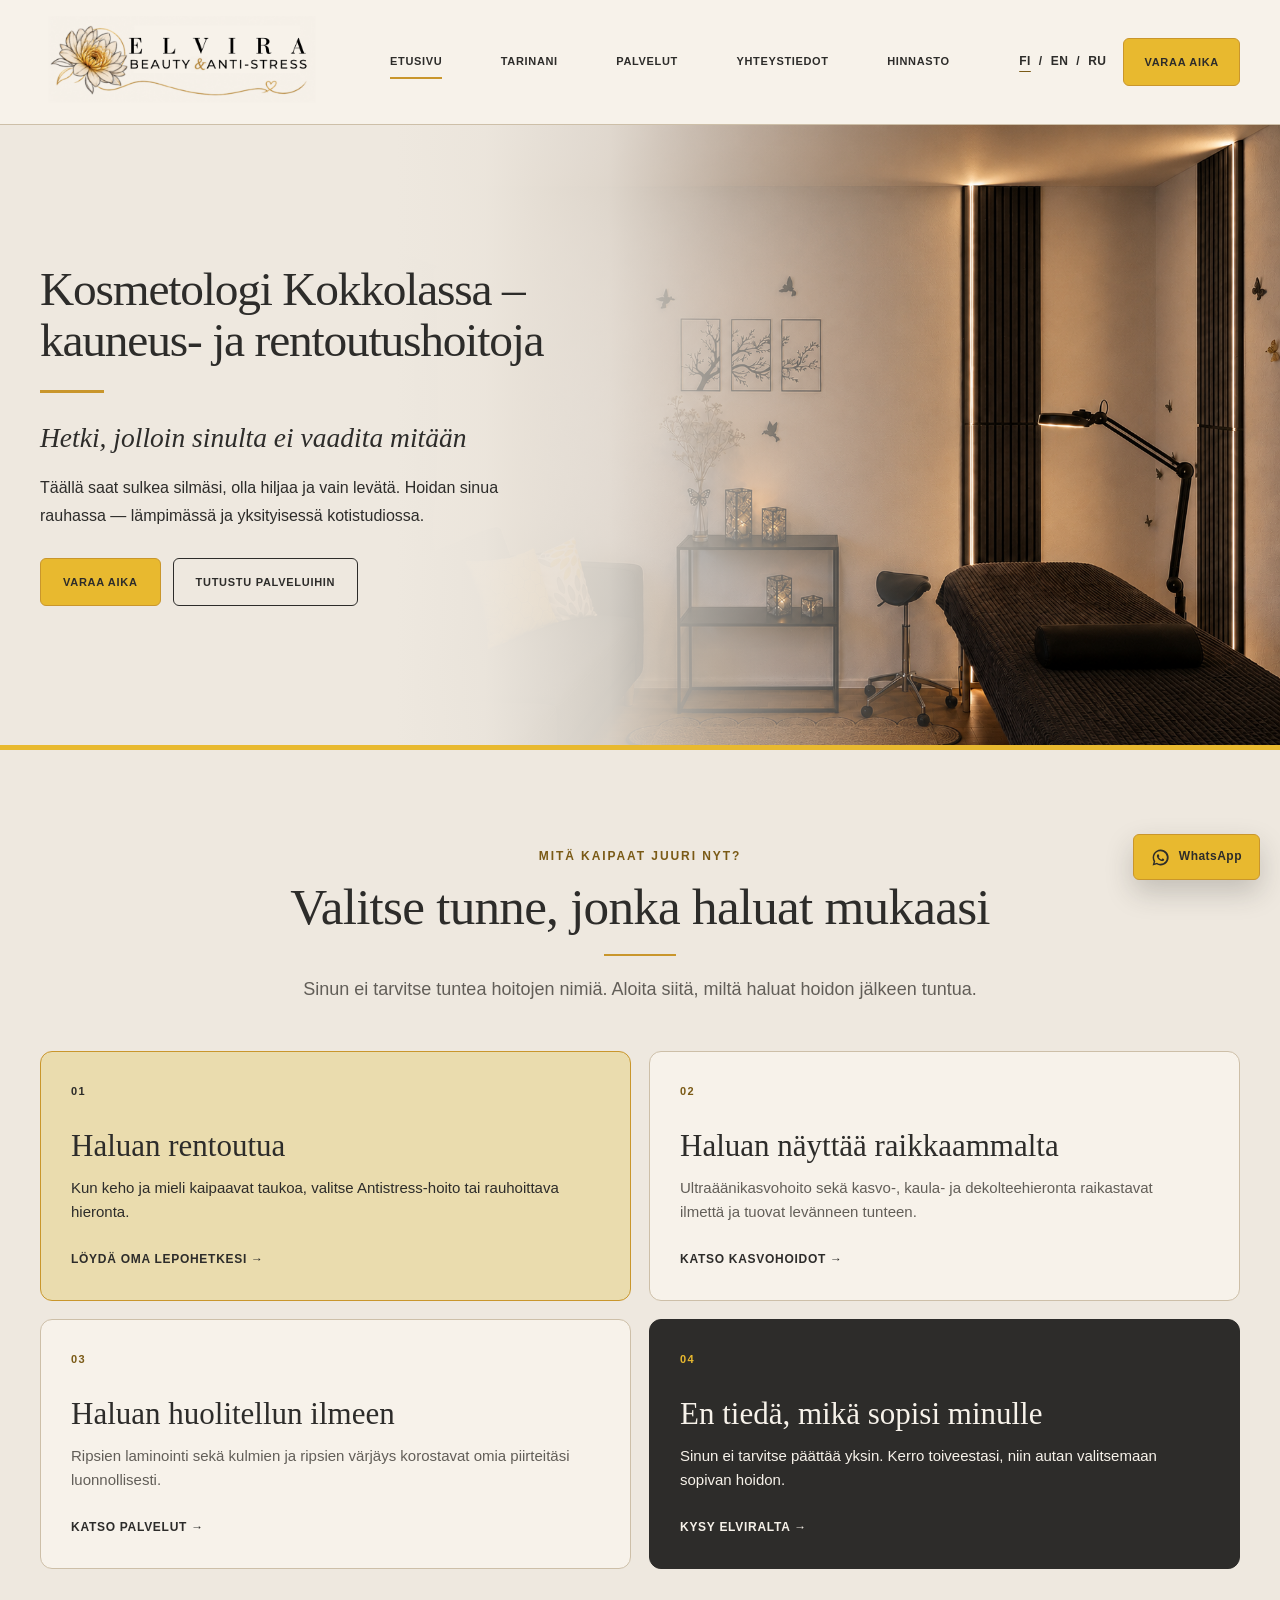
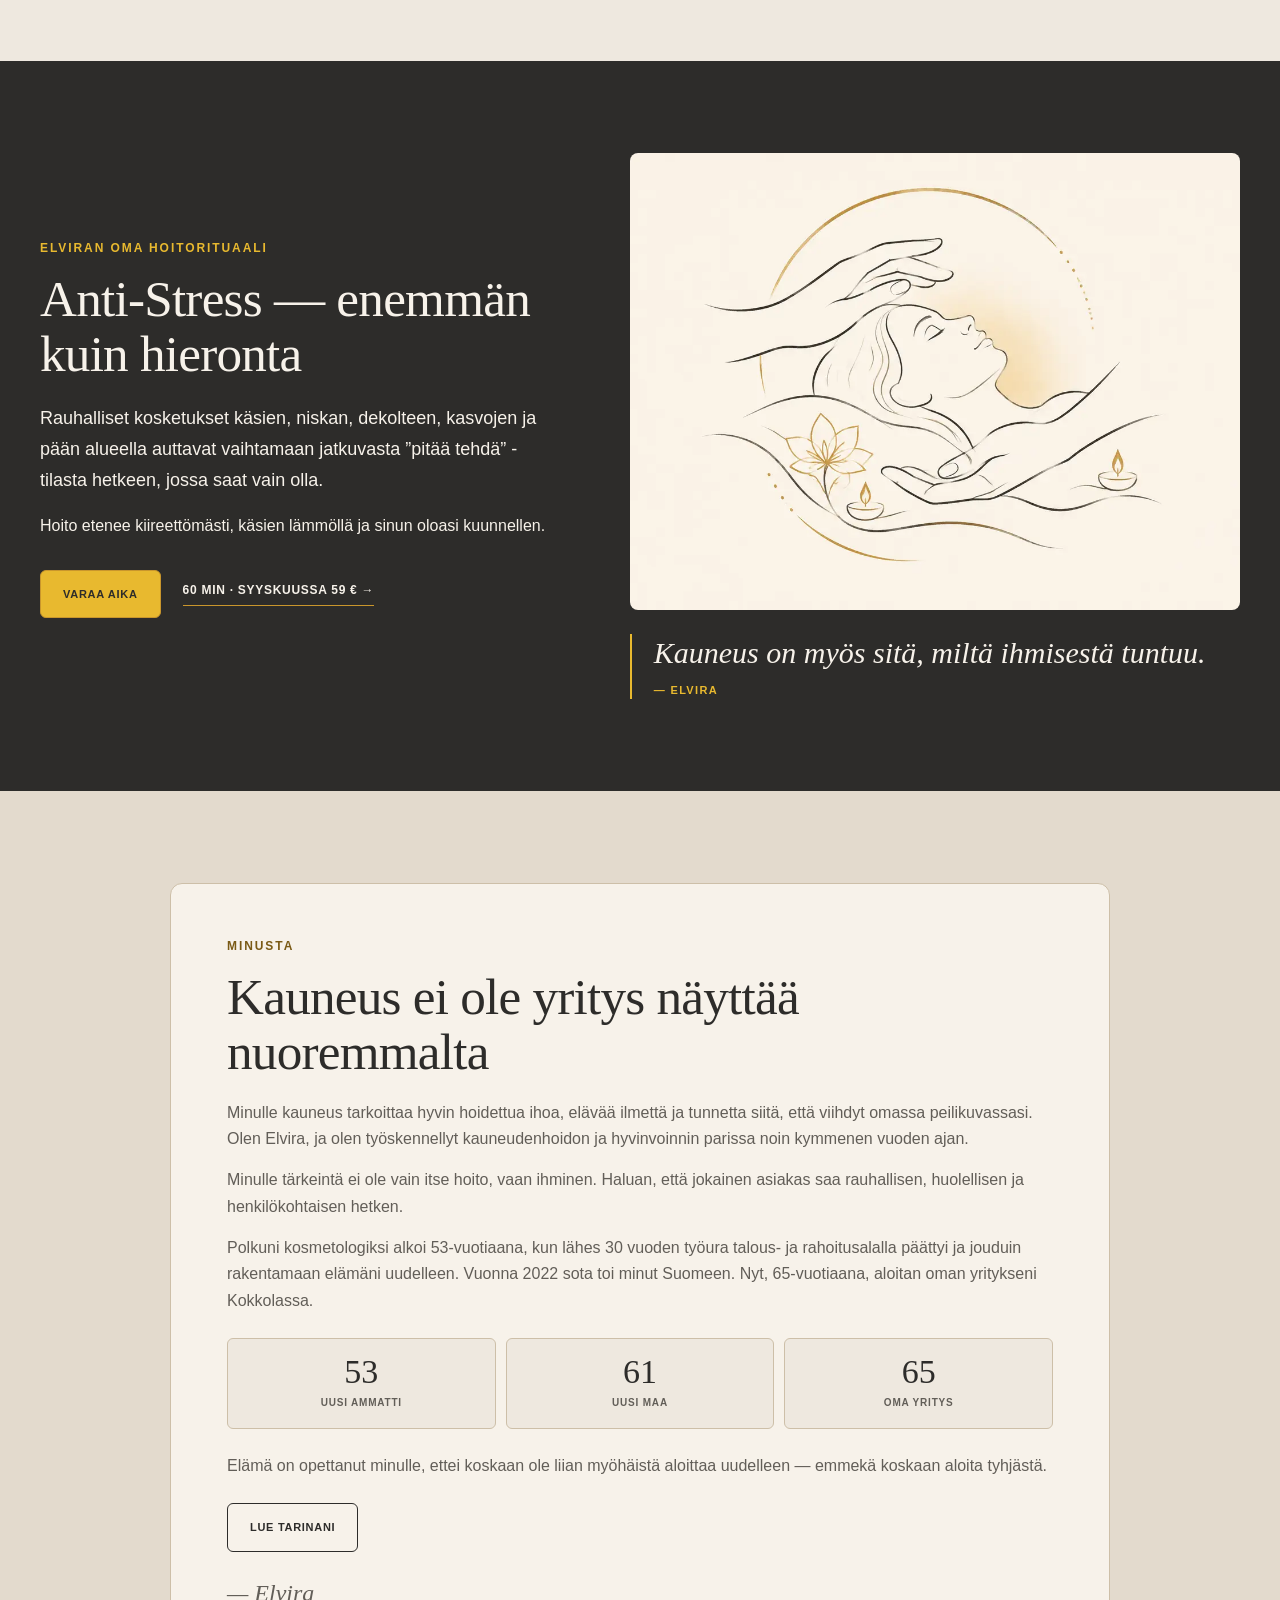
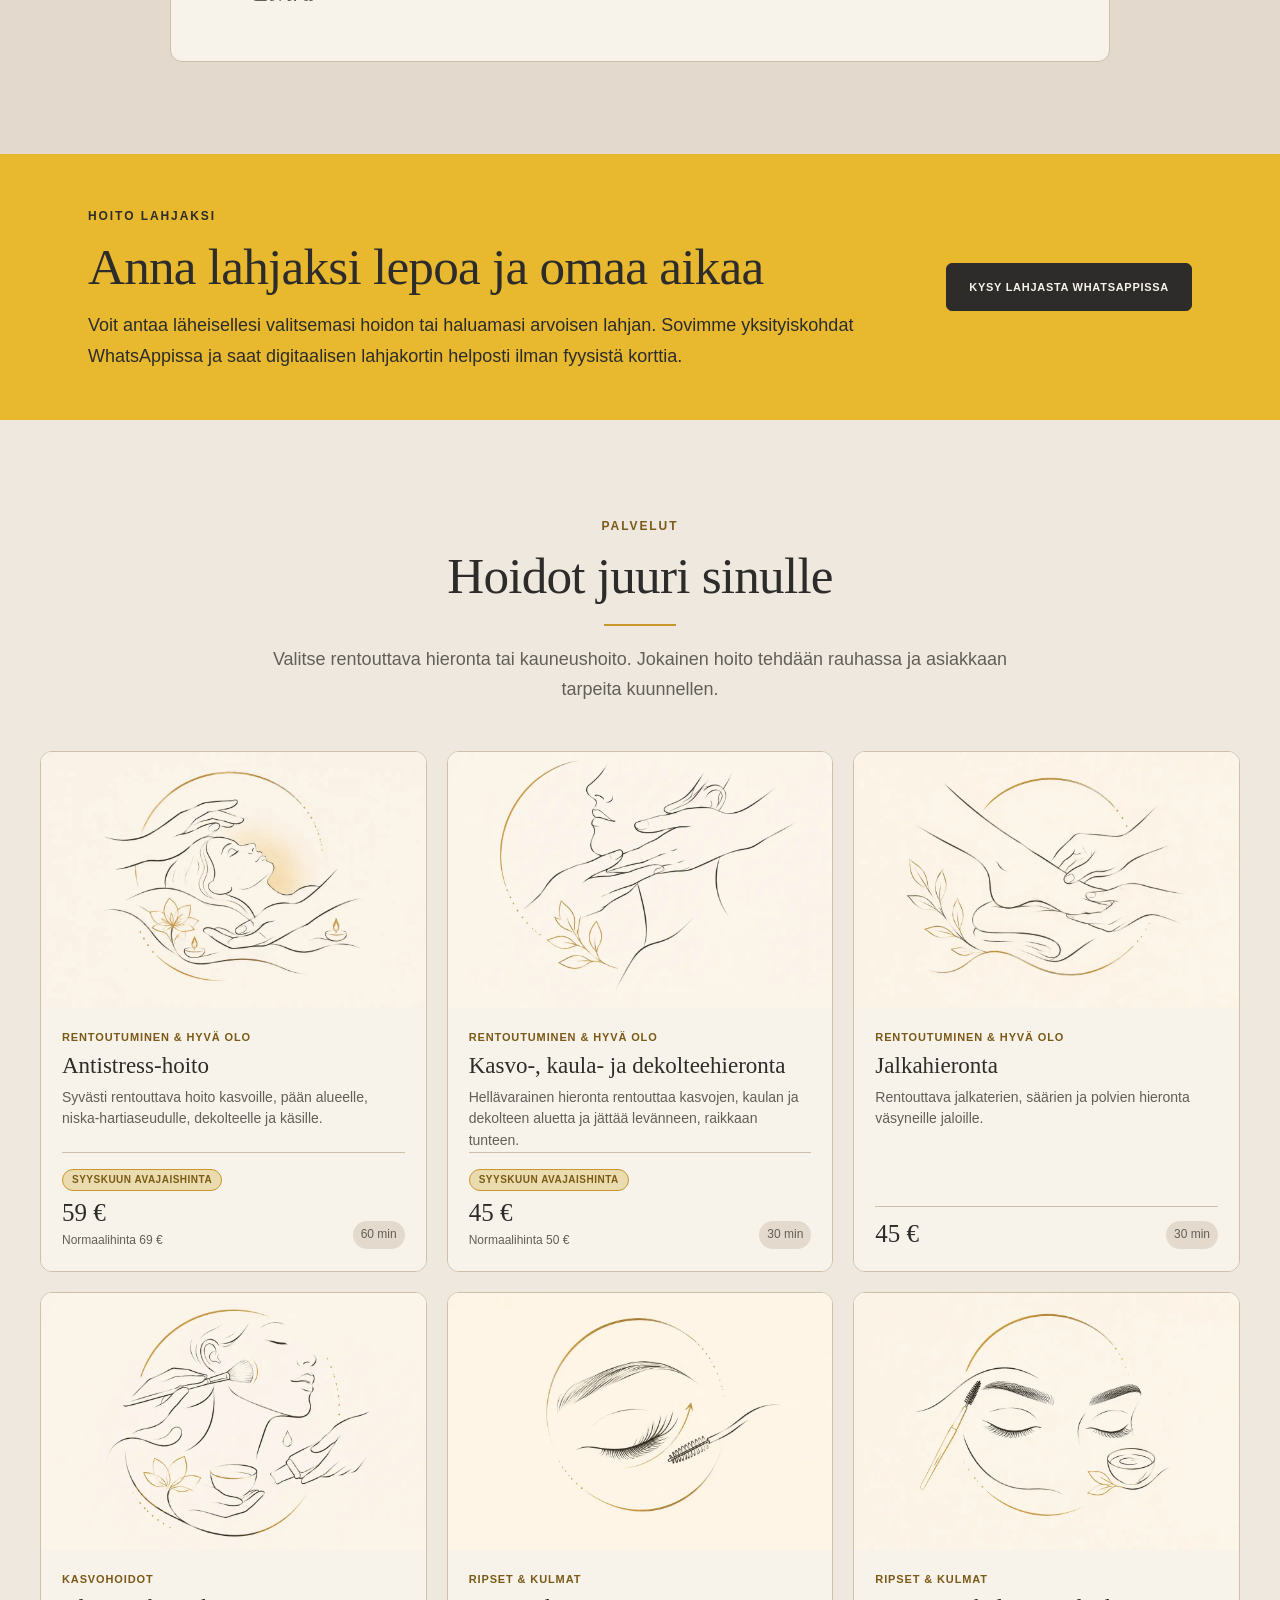
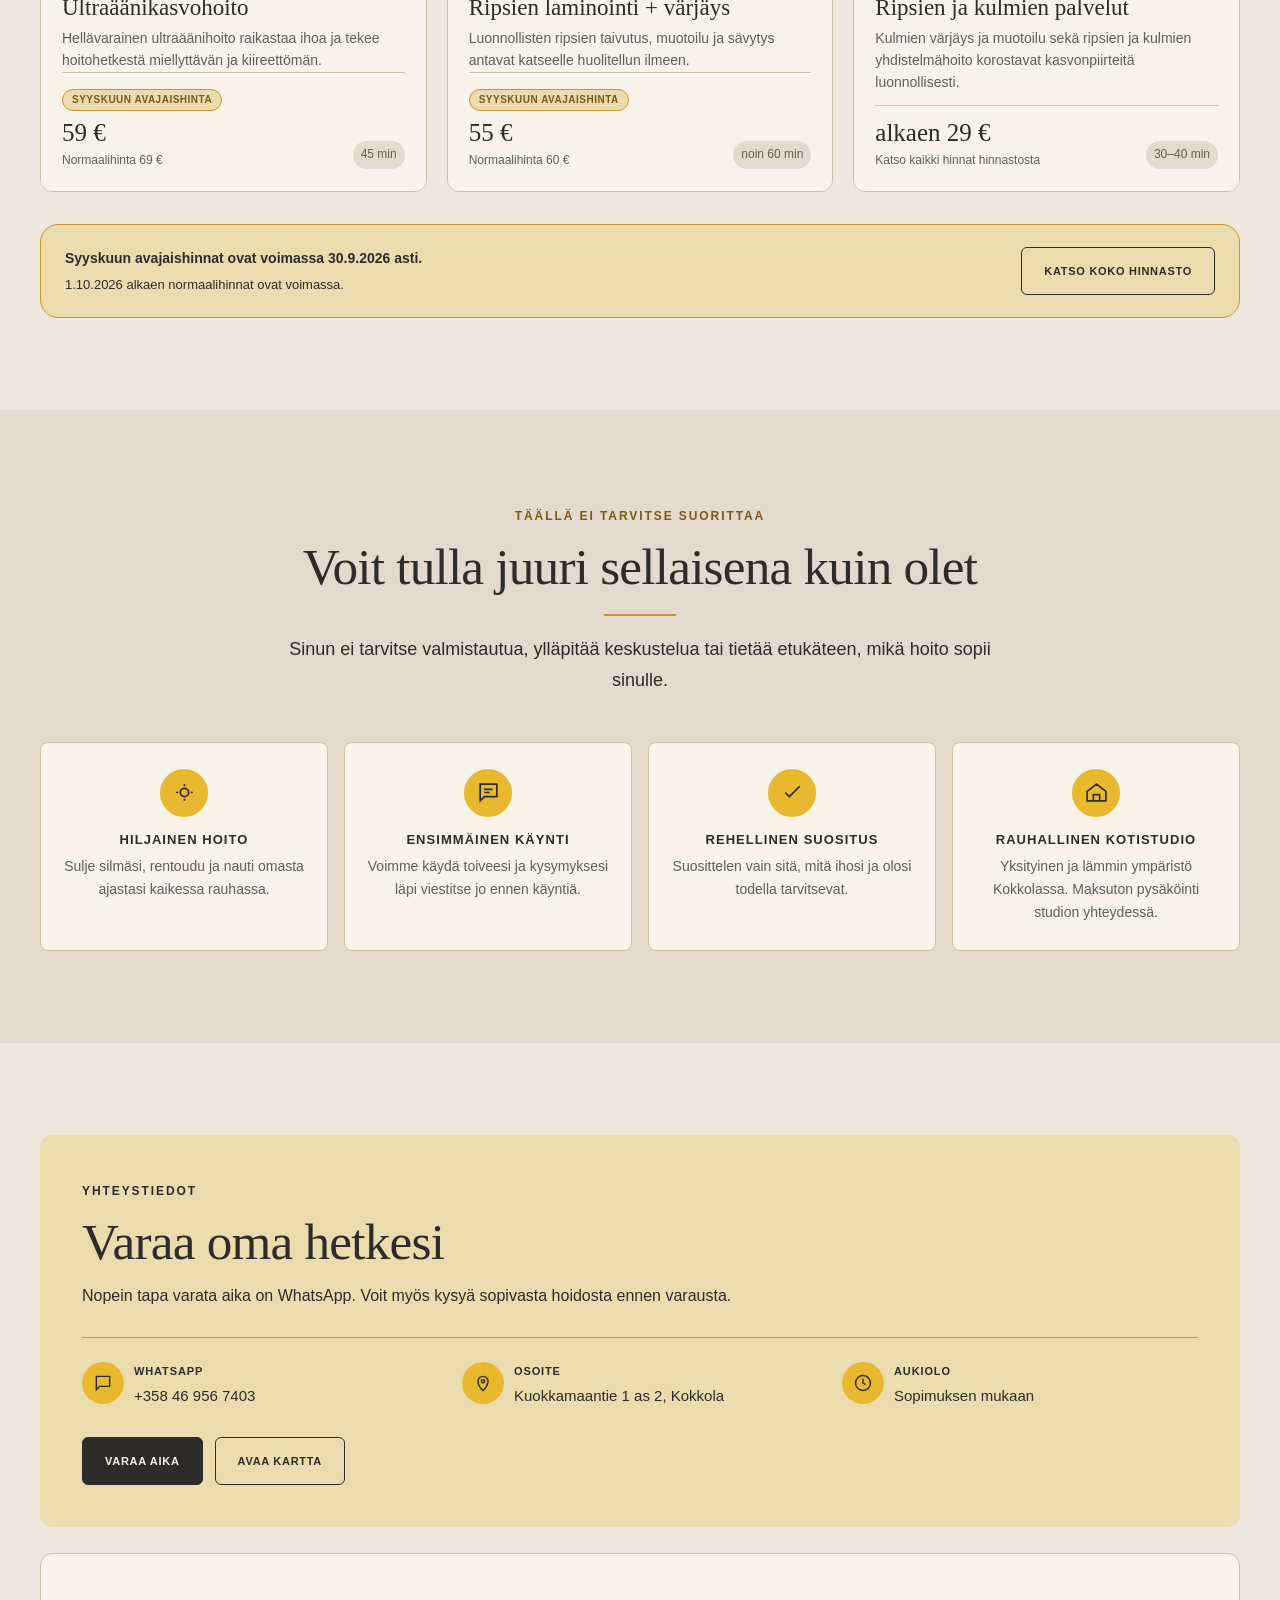
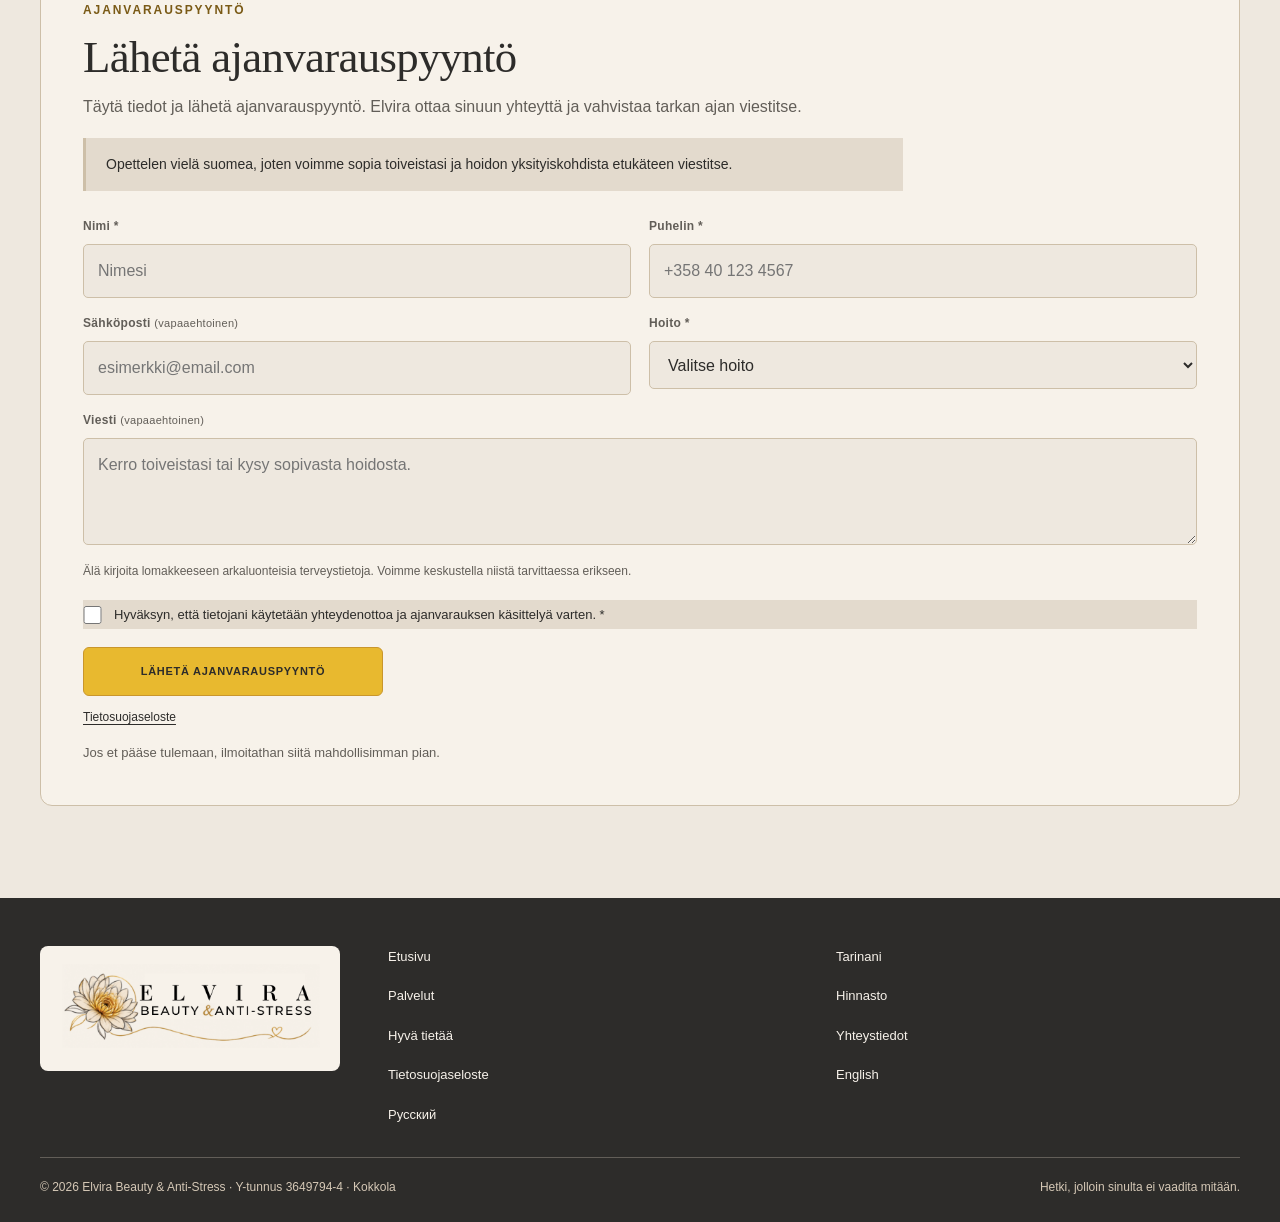
==== commit efcb4327: "Update hero heading for improved clarity" ====
--- a/index.html
+++ b/index.html
@@ -4,12 +4,18 @@
 <head>
 <meta charset="utf-8"/>
 <meta content="width=device-width,initial-scale=1" name="viewport"/>
-<title>
-   Elvira Beauty &amp; Anti-Stress
-  </title>
-<meta content="Kauneus- ja rentoutushoitoja rauhallisessa kotistudiossa Kokkolassa. Antistress-hoito, kasvohoidot, hieronnat sekä ripsien ja kulmien palvelut. Ajanvaraus WhatsAppissa." name="description"/>
+
+<title>Kosmetologi Kokkola | Kasvohoidot &amp; rentoutushoidot | Elvira Beauty</title>
+
+<meta
+  name="description"
+  content="Kosmetologi Kokkolassa. Kasvohoidot, Antistress-hoito, kasvohieronta, jalkahieronta, ripsien laminointi sekä kulmien ja ripsien värjäys. Elvira Beauty &amp; Anti-Stress."
+/>
+
 <meta content="#eee8df" name="theme-color"/>
-<link href="img/favicon.png" rel="icon" type="image/png"/>
+<link rel="icon" href="/img/favicon.png" type="image/png" sizes="128x128"/>
+<link rel="shortcut icon" href="/img/favicon.png" type="image/png"/>
+<link rel="apple-touch-icon" href="/img/favicon.png"/>
 <link href="style.css?v=20260901-3" rel="stylesheet"/>
 </head>
 <body class="home-page">
@@ -58,9 +64,7 @@
 <section class="hero" id="etusivu">
 <div class="container hero-grid">
 <div class="hero-copy">
-<h1>
-       Kauneus- ja rentoutushoitoja Kokkolassa
-      </h1>
+<h1>Kosmetologi Kokkolassa – kauneus- ja rentoutushoitoja</h1>
 <p class="hero-promise">
        Hetki, jolloin sinulta ei vaadita mitään
       </p>
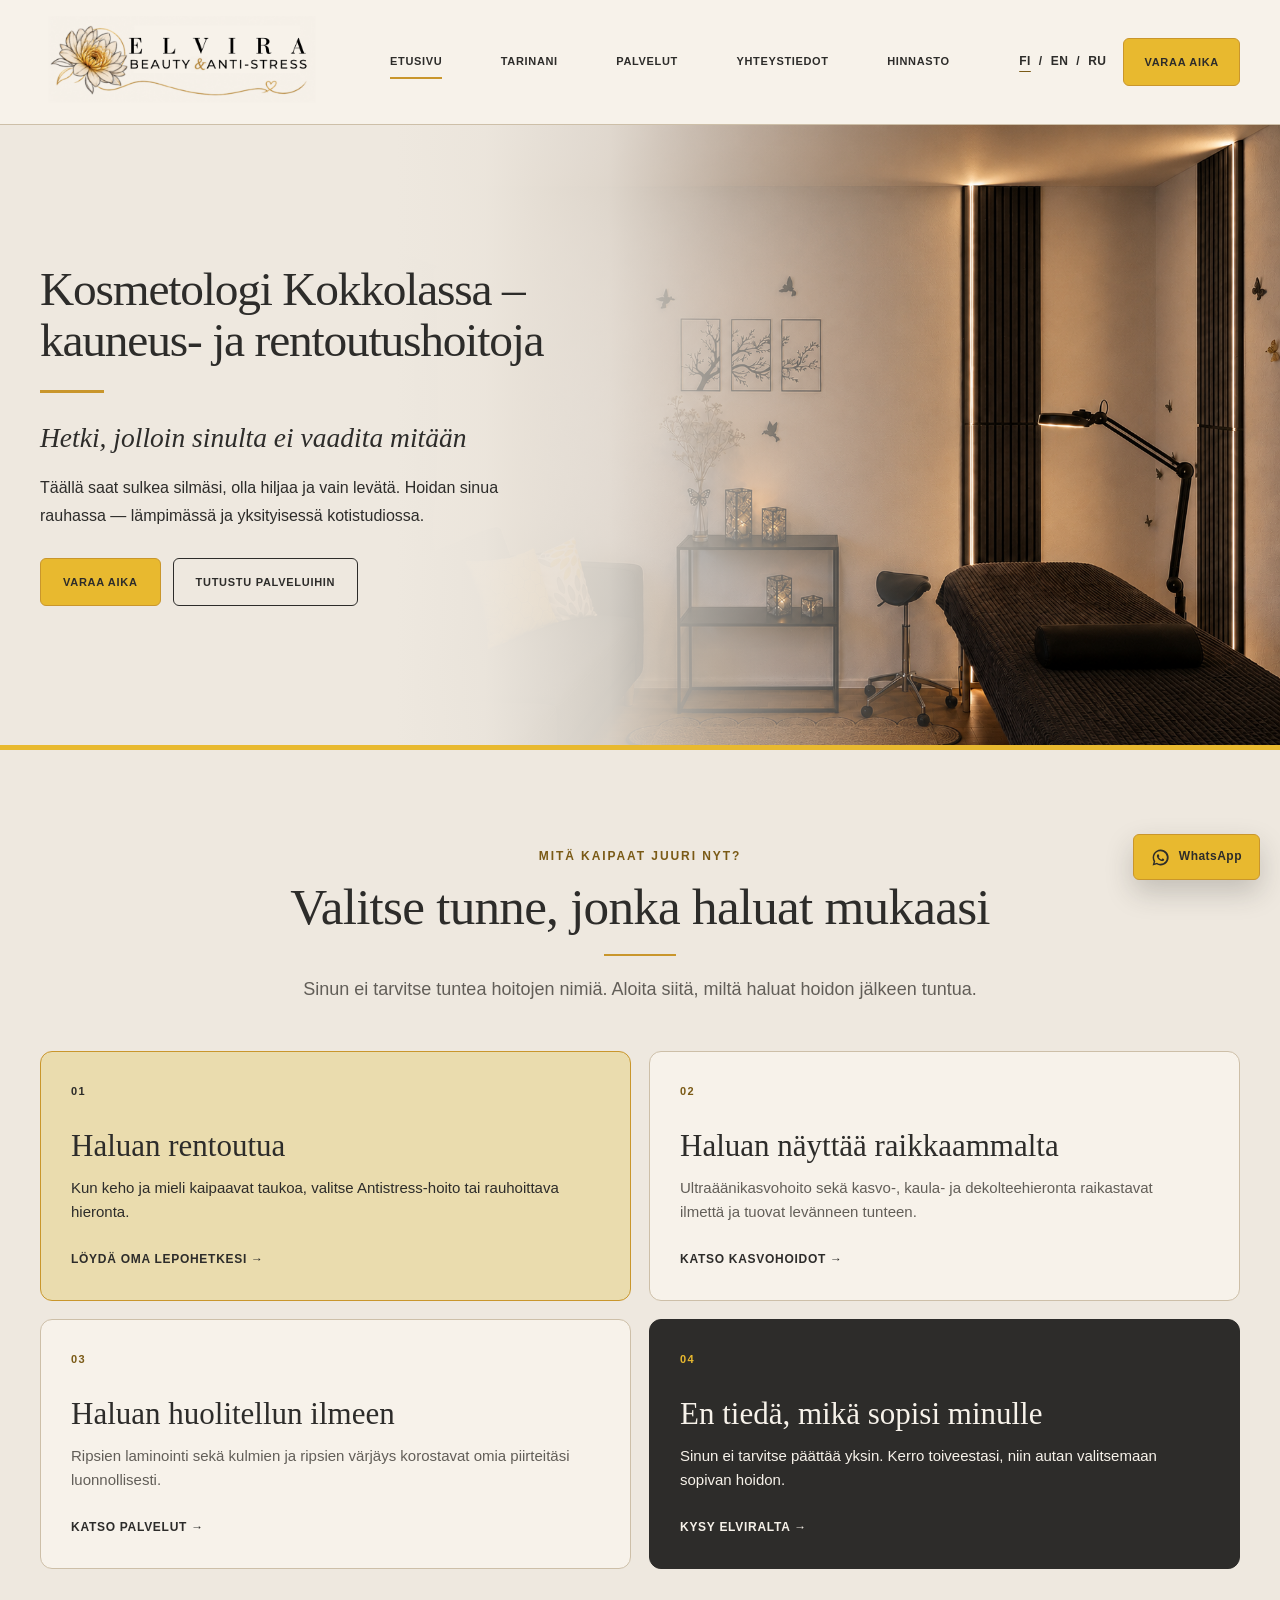
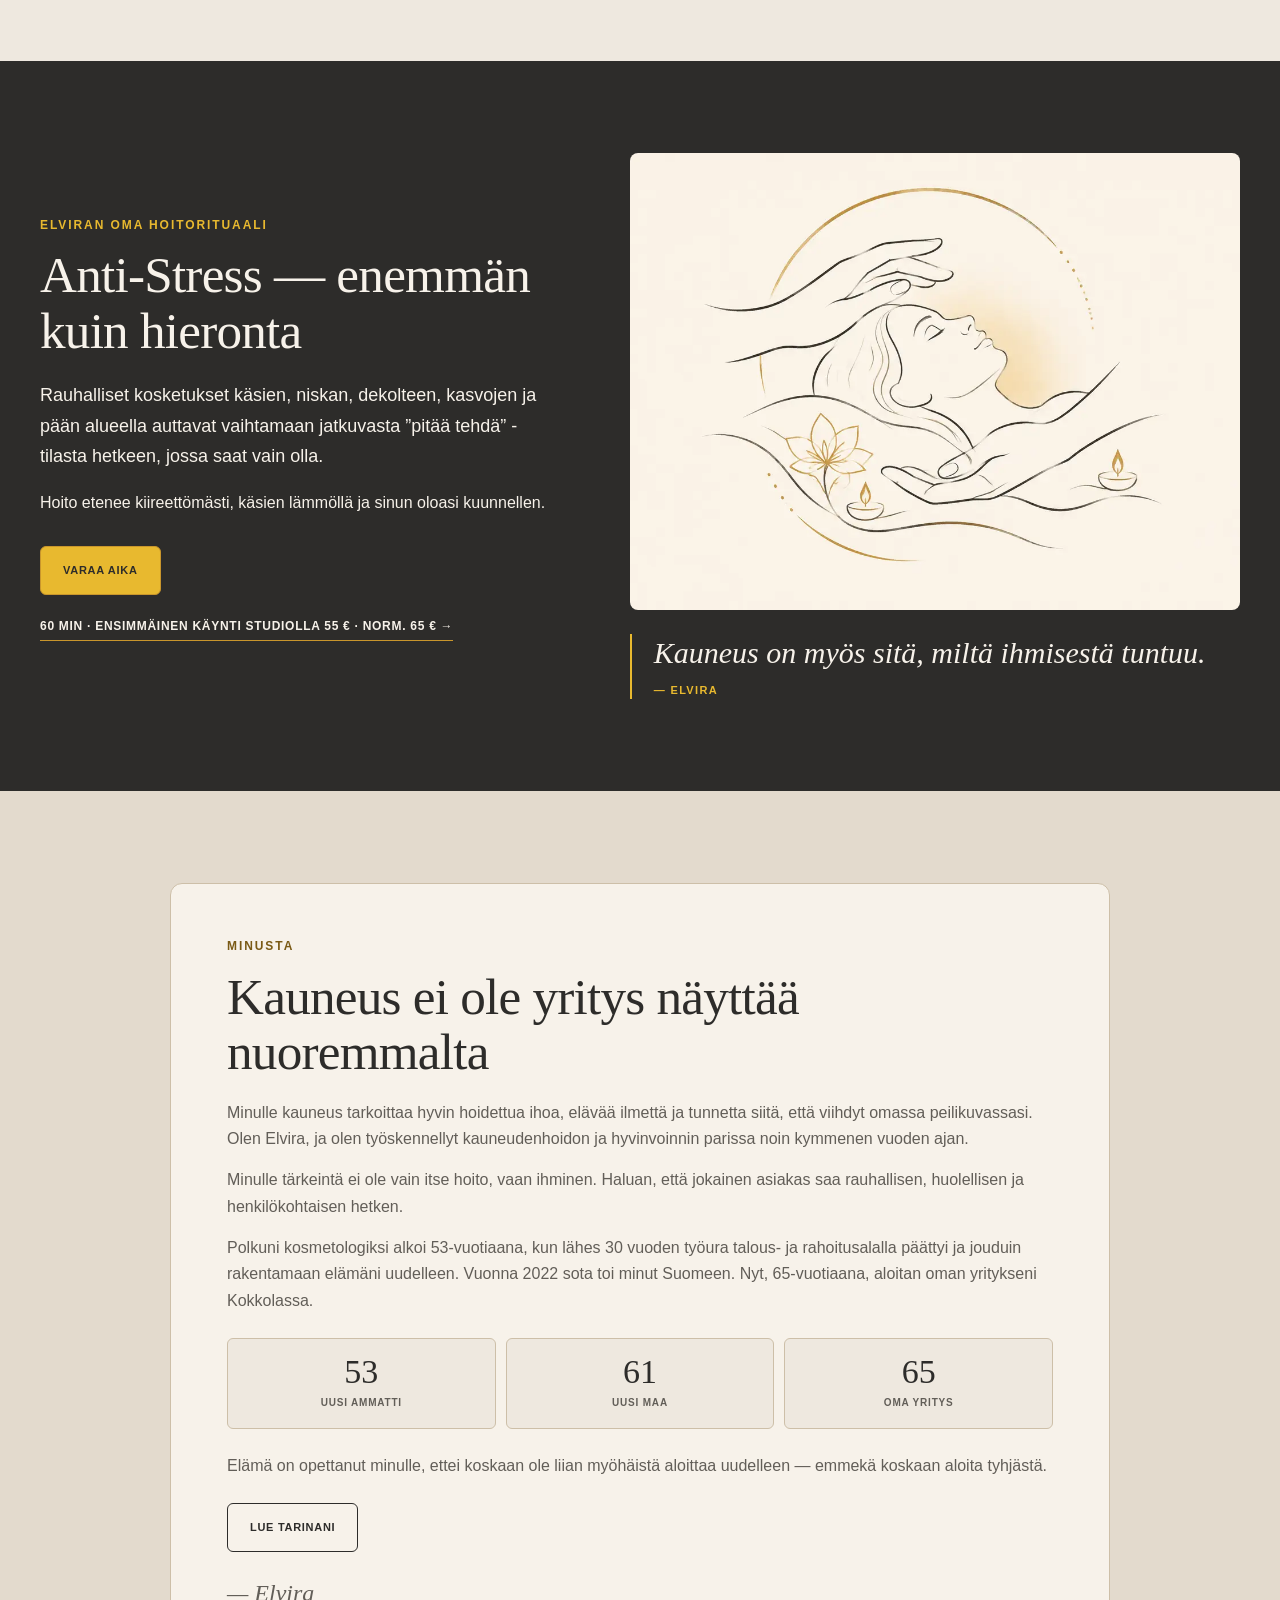
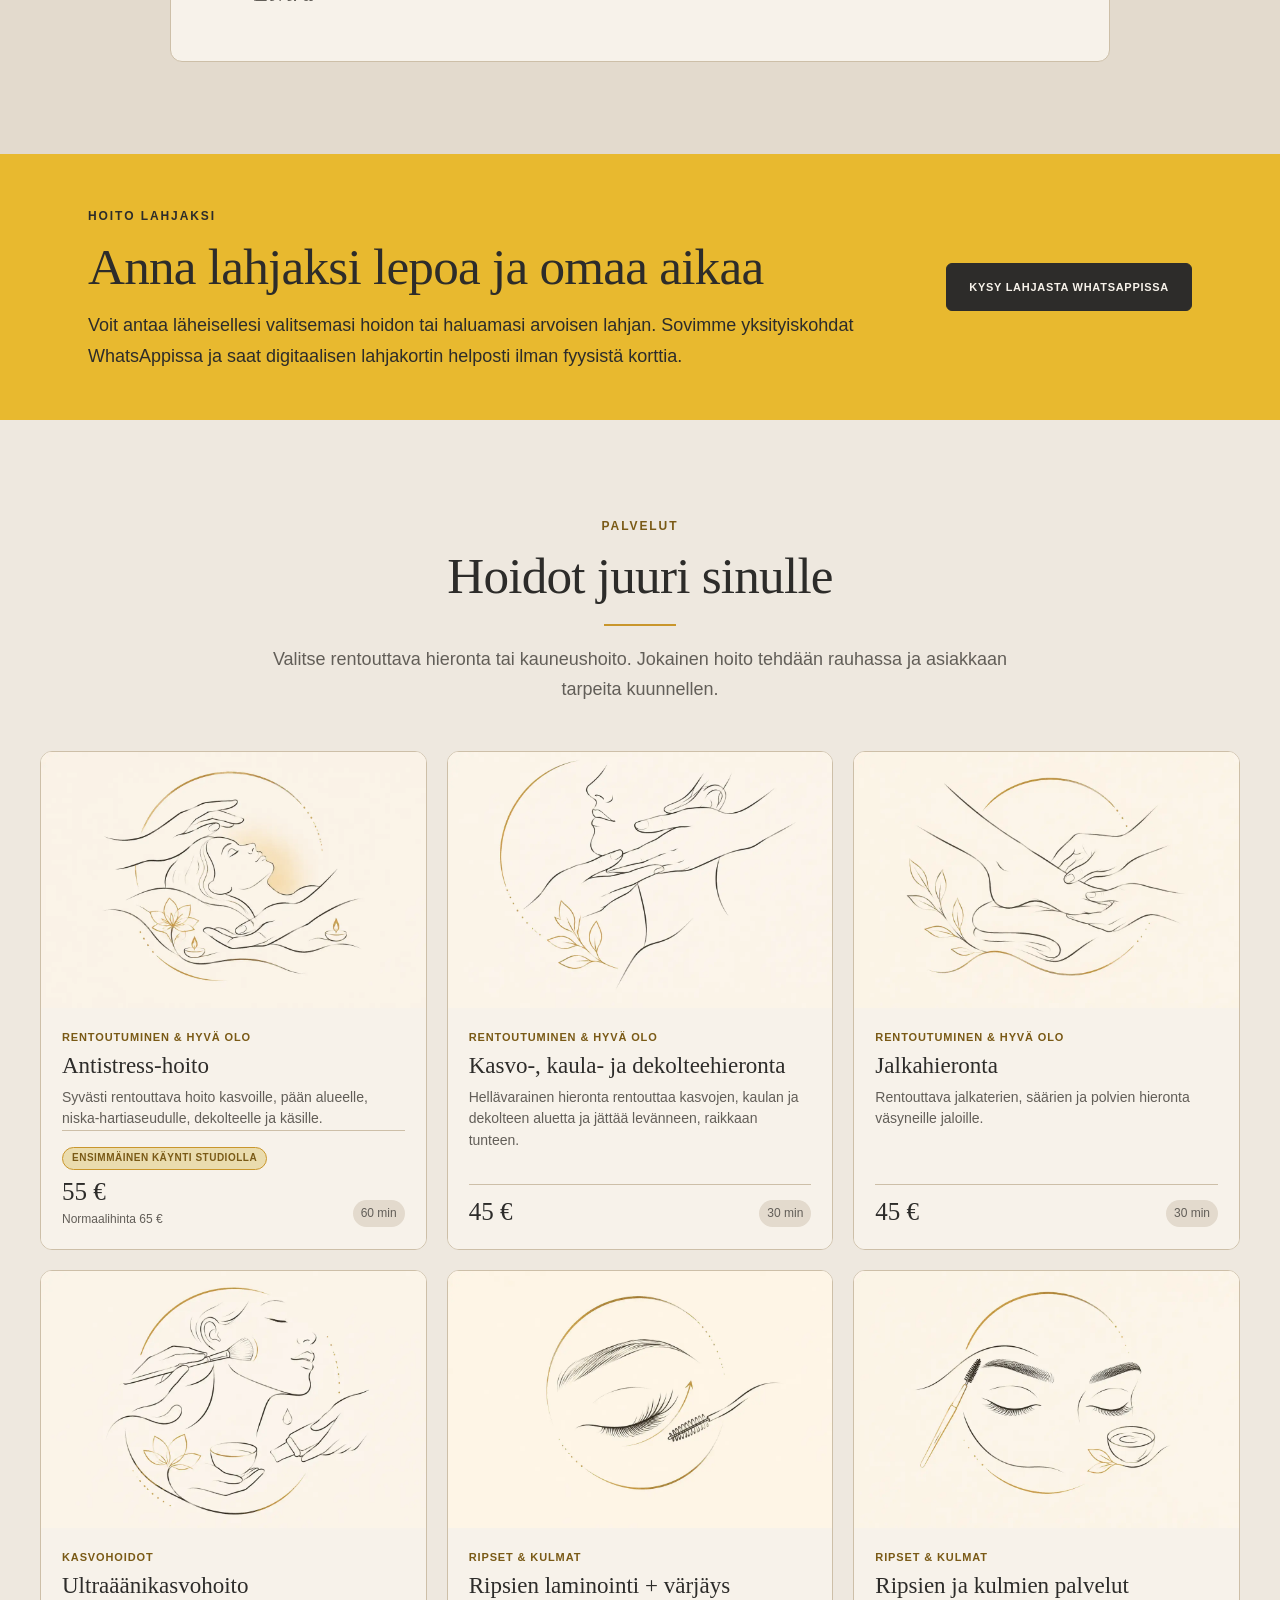
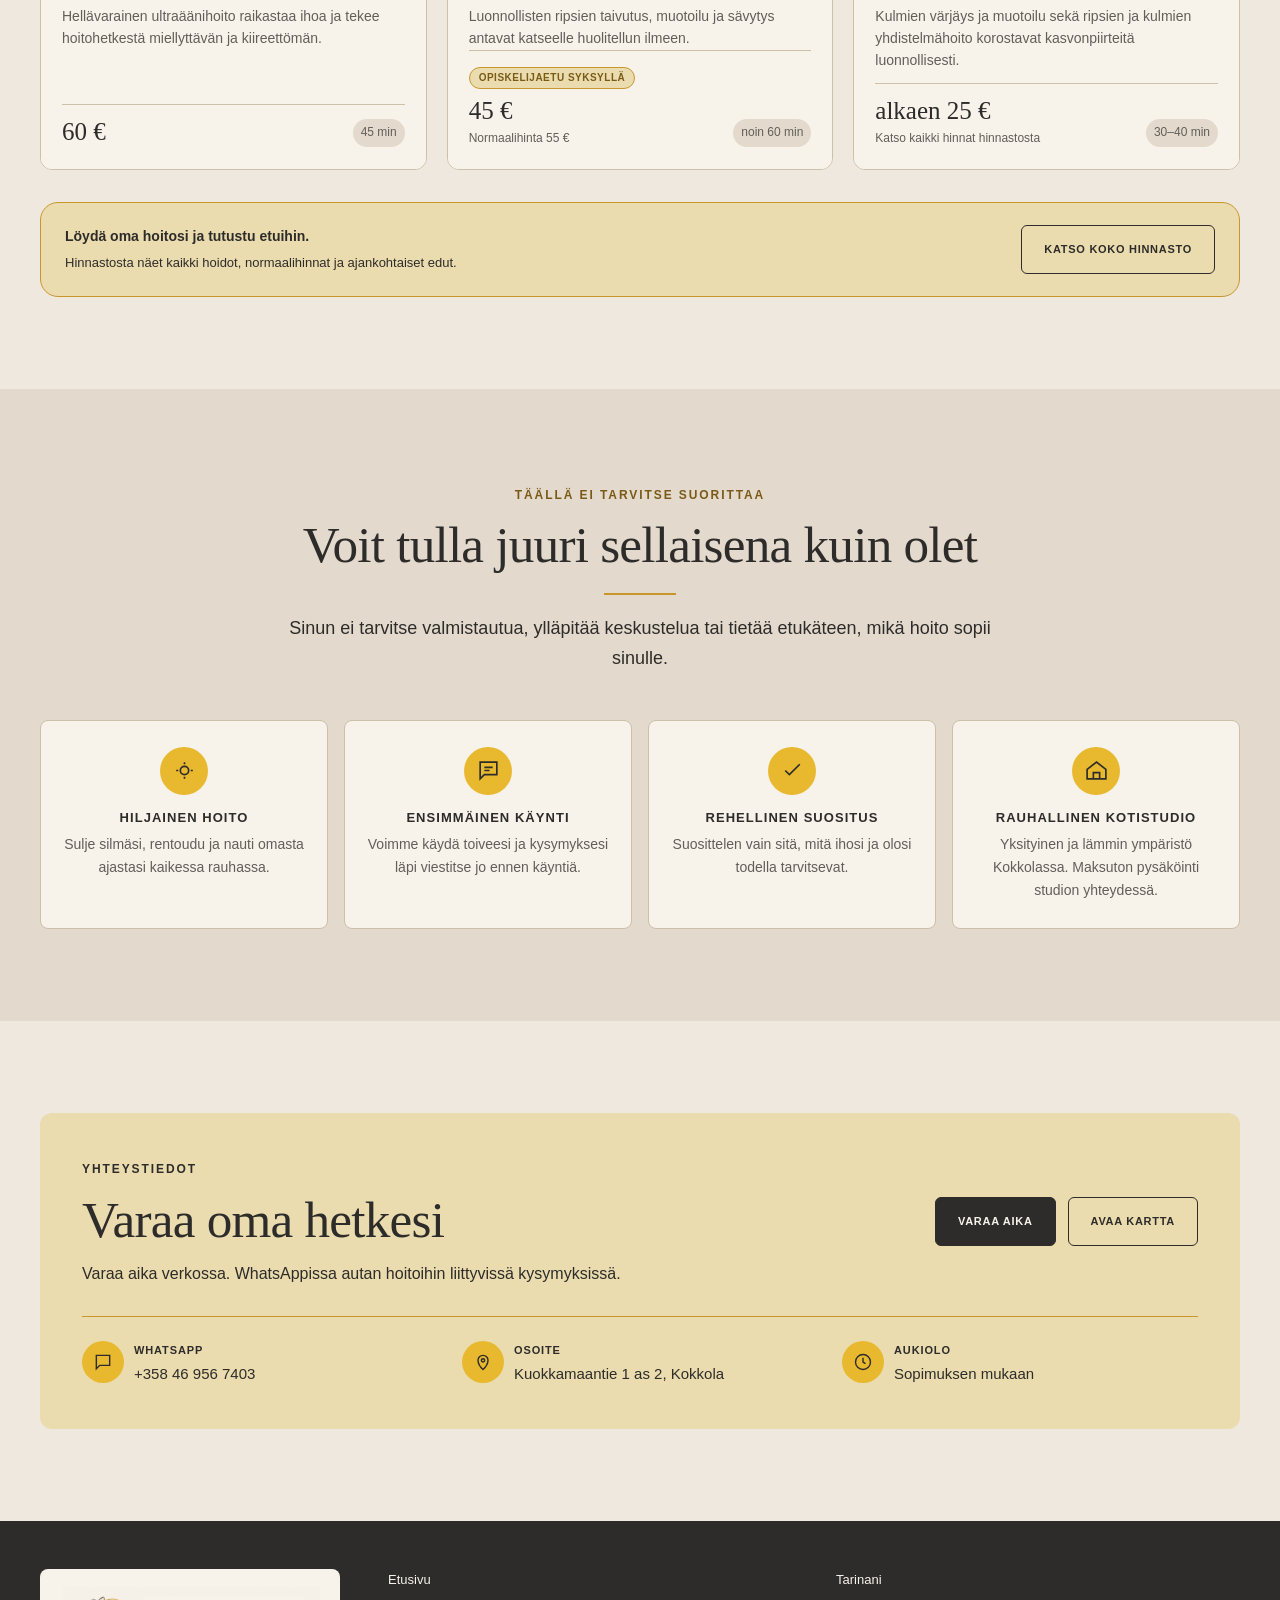
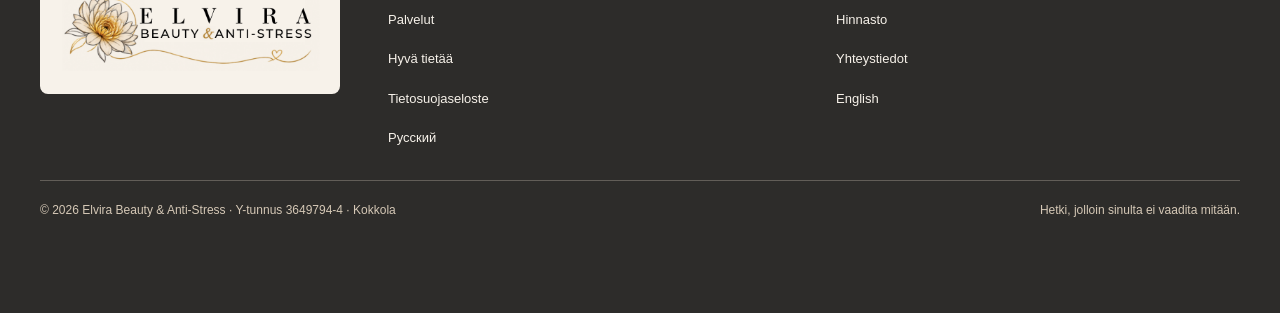
==== commit 8bb10c0e: "Update booking system, prices and responsive fixes" ====
--- a/index.html
+++ b/index.html
@@ -13,10 +13,16 @@
 />
 
 <meta content="#eee8df" name="theme-color"/>
-<link rel="icon" href="/img/favicon.png" type="image/png" sizes="128x128"/>
-<link rel="shortcut icon" href="/img/favicon.png" type="image/png"/>
-<link rel="apple-touch-icon" href="/img/favicon.png"/>
-<link href="style.css?v=20260901-3" rel="stylesheet"/>
+<meta content="index, follow" name="robots"/>
+<link href="https://elvirastudio.fi/" rel="canonical"/>
+<link href="https://elvirastudio.fi/" hreflang="fi" rel="alternate"/>
+<link href="https://elvirastudio.fi/en/" hreflang="en" rel="alternate"/>
+<link href="https://elvirastudio.fi/ru/" hreflang="ru" rel="alternate"/>
+<link href="https://elvirastudio.fi/" hreflang="x-default" rel="alternate"/>
+<link rel="icon" href="img/favicon.png" type="image/png" sizes="128x128"/>
+<link rel="shortcut icon" href="img/favicon.png" type="image/png"/>
+<link rel="apple-touch-icon" href="img/favicon.png"/>
+<link href="style.css?v=20260927-2" rel="stylesheet"/>
 </head>
 <body class="home-page">
 <a class="skip-link" href="#main-content">
@@ -25,7 +31,7 @@
 <header class="site-header">
 <div class="container header-inner">
 <a aria-label="Elvira Beauty &amp; Anti-Stress" class="logo-link" href="#etusivu">
-<img alt="Elvira Beauty &amp; Anti-Stress" height="941" src="img/logo.png" width="1672"/>
+<img alt="Elvira Beauty &amp; Anti-Stress" height="276" src="img/logo.png" width="776"/>
 </a>
 <button aria-controls="main-nav" aria-expanded="false" aria-label="Avaa valikko" class="menu-toggle" type="button">
 <span>
@@ -54,9 +60,7 @@
 </nav>
 <div class="header-actions">
 <span class="lang-switch"><a class="active" href="index.html">FI</a><span>/</span><a href="en/index.html">EN</a><span>/</span><a href="ru/index.html">RU</a></span>
-<a class="btn btn-primary" href="#bookingForm">
-      Varaa aika
-     </a>
+<a class="btn btn-primary" href="https://elvirabeautyantistress.setmore.com" target="_blank" rel="noopener">Varaa aika</a>
 </div>
 </div>
 </header>
@@ -73,16 +77,14 @@
               sinua rauhassa — lämpimässä ja yksityisessä kotistudiossa.
       </p>
 <div class="hero-actions">
-<a class="btn btn-primary" href="#bookingForm">
-        Varaa aika
-       </a>
+<a class="btn btn-primary" href="https://elvirabeautyantistress.setmore.com" target="_blank" rel="noopener">Varaa aika</a>
 <a class="btn btn-outline" href="#palvelut">
         Tutustu palveluihin
        </a>
 </div>
 </div>
 <div class="hero-media">
-<img alt="Rauhallinen hoitohuone Elvira Beauty &amp; Anti-Stress -kotistudiossa" decoding="async" fetchpriority="high" src="img/kuva1.webp"/>
+<img alt="Rauhallinen hoitohuone Elvira Beauty &amp; Anti-Stress -kotistudiossa" decoding="async" fetchpriority="high" src="img/kuva1.png"/>
 </div>
 </div>
 </section>
@@ -184,16 +186,12 @@
               kuunnellen.
       </p>
 <div class="anti-stress-actions">
-<a class="btn btn-primary" href="#bookingForm">
-        Varaa aika
-       </a>
-<a class="text-link" href="#palvelut">
-        60 min · syyskuussa 59 € →
-       </a>
+<a class="btn btn-primary" href="https://elvirabeautyantistress.setmore.com" target="_blank" rel="noopener">Varaa aika</a>
+<a class="text-link" href="#palvelut">60 min · ensimmäinen käynti studiolla 55 € · norm. 65 € →</a>
 </div>
 </div>
 <div class="anti-stress-visual">
-<img alt="Lämmin kynttilänvalo ja kuivat kukat Elviran kotistudiossa" decoding="async" height="1086" loading="lazy" src="img/service-antistress.webp" width="1448"/>
+<img alt="Lämmin kynttilänvalo ja kuivat kukat Elviran kotistudiossa" decoding="async" height="800" loading="lazy" src="img/service-antistress.webp" width="1200"/>
 <blockquote>
 <p>
         Kauneus on myös sitä, miltä ihmisestä tuntuu.
@@ -327,15 +325,9 @@
         </p>
 <div class="service-foot">
 <div>
-<span class="service-promo-label">
-           Syyskuun avajaishinta
-          </span>
-<span class="service-price">
-           59 €
-          </span>
-<span class="service-regular">
-           Normaalihinta 69 €
-          </span>
+<span class="service-promo-label">Ensimmäinen käynti studiolla</span>
+<span class="service-price">55 €</span>
+<span class="service-regular">Normaalihinta 65 €</span>
 </div>
 <span class="service-time">
           60 min
@@ -361,15 +353,7 @@
         </p>
 <div class="service-foot">
 <div>
-<span class="service-promo-label">
-           Syyskuun avajaishinta
-          </span>
-<span class="service-price">
-           45 €
-          </span>
-<span class="service-regular">
-           Normaalihinta 50 €
-          </span>
+<span class="service-price">45 €</span>
 </div>
 <span class="service-time">
           30 min
@@ -395,9 +379,7 @@
         </p>
 <div class="service-foot">
 <div>
-<span class="service-price">
-           45 €
-          </span>
+<span class="service-price">45 €</span>
 </div>
 <span class="service-time">
           30 min
@@ -423,15 +405,7 @@
         </p>
 <div class="service-foot">
 <div>
-<span class="service-promo-label">
-           Syyskuun avajaishinta
-          </span>
-<span class="service-price">
-           59 €
-          </span>
-<span class="service-regular">
-           Normaalihinta 69 €
-          </span>
+<span class="service-price">60 €</span>
 </div>
 <span class="service-time">
           45 min
@@ -457,15 +431,9 @@
         </p>
 <div class="service-foot">
 <div>
-<span class="service-promo-label">
-           Syyskuun avajaishinta
-          </span>
-<span class="service-price">
-           55 €
-          </span>
-<span class="service-regular">
-           Normaalihinta 60 €
-          </span>
+<span class="service-promo-label">Opiskelijaetu syksyllä</span>
+<span class="service-price">45 €</span>
+<span class="service-regular">Normaalihinta 55 €</span>
 </div>
 <span class="service-time">
           noin 60 min
@@ -491,9 +459,7 @@
         </p>
 <div class="service-foot">
 <div>
-<span class="service-price">
-           alkaen 29 €
-          </span>
+<span class="service-price">alkaen 25 €</span>
 <span class="service-regular">
            Katso kaikki hinnat hinnastosta
           </span>
@@ -507,12 +473,8 @@
 </div>
 <div class="price-callout">
 <div class="price-callout-copy">
-<strong>
-        Syyskuun avajaishinnat ovat voimassa 30.9.2026 asti.
-       </strong>
-<span>
-        1.10.2026 alkaen normaalihinnat ovat voimassa.
-       </span>
+<strong>Löydä oma hoitosi ja tutustu etuihin.</strong>
+<span>Hinnastosta näet kaikki hoidot, normaalihinnat ja ajankohtaiset edut.</span>
 </div>
 <a class="btn btn-outline" href="hinnasto.html">
        Katso koko hinnasto
@@ -608,16 +570,21 @@
 <section class="contact-section" id="yhteystiedot">
 <div class="container contact-stack">
 <div class="contact-card">
+<div class="contact-copy">
 <span class="eyebrow">
        Yhteystiedot
       </span>
 <h2>
        Varaa oma hetkesi
       </h2>
-<p style="margin-top:14px">
-       Nopein tapa varata aika on WhatsApp. Voit myös kysyä sopivasta
-              hoidosta ennen varausta.
-      </p>
+<p style="margin-top:14px">Varaa aika verkossa. WhatsAppissa autan hoitoihin liittyvissä kysymyksissä.</p>
+</div>
+<div class="contact-actions">
+<a class="btn btn-primary" href="https://elvirabeautyantistress.setmore.com" target="_blank" rel="noopener">Varaa aika</a>
+<a class="btn btn-outline" href="https://www.google.com/maps/search/?api=1&amp;query=Kuokkamaantie%201%20as%202%2C%20Kokkola" rel="noopener" target="_blank">
+        Avaa kartta
+       </a>
+</div>
 <div class="contact-list">
 <div class="contact-item">
 <div class="icon">
@@ -672,145 +639,16 @@
 </div>
 </div>
 </div>
-<div class="contact-actions">
-<a class="btn btn-primary" href="#bookingForm">
-        Varaa aika
-       </a>
-<a class="btn btn-outline" href="https://www.google.com/maps/search/?api=1&amp;query=Kuokkamaantie%201%20as%202%2C%20Kokkola" rel="noopener" target="_blank">
-        Avaa kartta
-       </a>
-</div>
-</div>
-<form aria-describedby="form-intro language-note" class="booking-card" id="bookingForm">
-<span class="eyebrow">
-       Ajanvarauspyyntö
-      </span>
-<h2>
-       Lähetä ajanvarauspyyntö
-      </h2>
-<p class="form-intro" id="form-intro">
-       Täytä tiedot ja lähetä ajanvarauspyyntö. Elvira ottaa sinuun
-              yhteyttä ja vahvistaa tarkan ajan viestitse.
-      </p>
-<p class="language-note" id="language-note">
-       Opettelen vielä suomea, joten voimme sopia toiveistasi ja hoidon
-              yksityiskohdista etukäteen viestitse.
-      </p>
-<div class="form-grid">
-<div class="form-row">
-<label for="name">
-         Nimi *
-        </label>
-<input autocomplete="name" id="name" maxlength="100" name="name" placeholder="Nimesi" required=""/>
-</div>
-<div class="form-row">
-<label for="phone">
-         Puhelin *
-        </label>
-<input autocomplete="tel" id="phone" maxlength="40" name="phone" placeholder="+358 40 123 4567" required="" type="tel"/>
-</div>
-<div class="form-row">
-<label for="email">
-         Sähköposti
-         <small>
-          (vapaaehtoinen)
-         </small>
-</label>
-<input autocomplete="email" id="email" maxlength="254" name="email" placeholder="esimerkki@email.com" type="email"/>
-</div>
-<div class="form-row">
-<label for="service">
-         Hoito *
-        </label>
-<select id="service" name="service" required="">
-<option value="">
-          Valitse hoito
-         </option>
-<option>
-          Antistress-hoito
-         </option>
-<option>
-          Kasvo-, kaula- ja dekolteehieronta
-         </option>
-<option>
-          Rentouttava jalkaterien, säärien ja polvien hieronta
-         </option>
-<option>
-          Ultraäänikasvohoito
-         </option>
-<option>
-          Välitön kauneus – 3 naamiota
-         </option>
-<option>
-          Ripsien laminointi + värjäys
-         </option>
-<option>
-          Kulmien värjäys + muotoilu
-         </option>
-<option>
-          Ripsien ja kulmien värjäys + kulmien muotoilu
-         </option>
-<option>
-          Hoito lahjaksi
-         </option>
-<option>
-          En ole varma — haluan kysyä
-         </option>
-</select>
-</div>
-<div class="form-row form-row-wide">
-<label for="wish">
-         Viesti
-         <small>
-          (vapaaehtoinen)
-         </small>
-</label>
-<textarea id="wish" maxlength="1500" name="wish" placeholder="Kerro toiveistasi tai kysy sopivasta hoidosta." rows="3"></textarea>
-<small class="field-note">
-         Älä kirjoita lomakkeeseen arkaluonteisia terveystietoja.
-                  Voimme keskustella niistä tarvittaessa erikseen.
-        </small>
-</div>
-<div aria-hidden="true" class="honeypot">
-<label for="website_url">
-         Jätä tämä kenttä tyhjäksi
-        </label>
-<input autocomplete="off" id="website_url" name="website_url" tabindex="-1" type="text"/>
-</div>
-</div>
-<label class="consent">
-<input id="consent" name="consent" required="" type="checkbox"/>
-<span>
-        Hyväksyn, että tietojani käytetään yhteydenottoa ja
-                ajanvarauksen käsittelyä varten. *
-       </span>
-</label>
-<button class="btn btn-primary" disabled="" type="submit">
-       Lähetä ajanvarauspyyntö
-      </button>
-<p aria-live="polite" class="form-status" hidden="">
-</p>
-<p class="form-note">
-<a href="privacy.html">
-        Tietosuojaseloste
-       </a>
-</p>
-<p class="cancellation-note">
-       Jos et pääse tulemaan, ilmoitathan siitä mahdollisimman pian.
-      </p>
-<noscript>
-<p class="form-note">
-        Ota JavaScript käyttöön ajanvarauspyynnön lähettämistä varten.
-       </p>
-</noscript>
-</form>
+
+</div>
+
 </div>
 </section>
 </main>
 <footer>
 <div class="container footer-top">
 <div class="footer-logo">
-<img alt="Elvira Beauty &amp; Anti-Stress" height="941" src="img/logo.png" width="1672"/>
+<img alt="Elvira Beauty &amp; Anti-Stress" height="276" src="img/logo.png" width="776"/>
 </div>
 <div class="footer-links">
 <a href="#etusivu">
@@ -848,15 +686,18 @@
      Hetki, jolloin sinulta ei vaadita mitään.
     </span>
 </div>
-</footer>
-<a aria-label="Varaa aika WhatsAppissa" class="wa-float" href="https://wa.me/358469567403" rel="noopener" target="_blank">
+<div class="container wa-dock">
+<a aria-label="Kysy WhatsAppissa" class="wa-float" href="https://wa.me/358469567403" rel="noopener" target="_blank">
 <svg viewbox="0 0 24 24">
 <path d="M12 2a10 10 0 0 0-8.6 15L2 22l5.2-1.4A10 10 0 1 0 12 2Zm0 18a8 8 0 0 1-4.1-1.1l-.3-.2-3 .8.8-2.9-.2-.3A8 8 0 1 1 12 20Zm4.4-5.9c-.2-.1-1.4-.7-1.6-.8-.2-.1-.4-.1-.5.1-.2.2-.6.8-.8 1-.1.2-.3.2-.5.1-.2-.1-1-.4-1.9-1.2-.7-.6-1.2-1.4-1.3-1.6-.1-.2 0-.4.1-.5l.4-.4c.1-.1.2-.3.2-.4.1-.2 0-.3 0-.4l-.7-1.6c-.2-.4-.4-.4-.5-.4h-.5c-.2 0-.4.1-.6.3-.2.2-.8.8-.8 1.9s.8 2.2.9 2.4c.1.2 1.6 2.5 4 3.4.6.2 1 .4 1.3.5.6.2 1 .1 1.4-.1.4-.2 1.3-.5 1.5-1 .2-.5.2-.9.1-1Z">
 </path>
 </svg>
    WhatsApp
   </a>
-<script defer="" src="script.js?v=20260901-3">
+</div>
+</footer>
+
+<script defer="" src="script.js?v=20260927-2">
 </script>
 </body>
 </html>
--- a/style.css
+++ b/style.css
@@ -1104,8 +1104,7 @@
   gap: 24px;
 }
 
-.contact-card,
-.booking-card {
+.contact-card {
   background: var(--paper);
   border: 1px solid var(--line);
   border-radius: 22px;
@@ -1176,104 +1175,6 @@
   margin-top: 28px;
 }
 
-.booking-card {
-  padding: 38px;
-}
-
-.booking-card h2 {
-  font-size: clamp(34px, 4vw, 48px);
-  margin-bottom: 12px;
-}
-
-.form-intro {
-  max-width: 720px;
-  margin-bottom: 28px;
-}
-
-.form-grid {
-  display: grid;
-  grid-template-columns: repeat(2, 1fr);
-  gap: 0 18px;
-}
-
-.form-row-wide {
-  grid-column: 1/-1;
-}
-
-.form-row {
-  margin-bottom: 16px;
-}
-
-.form-row label {
-  display: block;
-  font-size: 11px;
-  font-weight: 800;
-  letter-spacing: 0.08em;
-  text-transform: uppercase;
-  color: var(--muted);
-  margin-bottom: 7px;
-}
-
-.form-row input,
-.form-row select,
-.form-row textarea {
-  width: 100%;
-  border: 1px solid var(--line);
-  background: #eeeee7;
-  border-radius: 12px;
-  padding: 13px 14px;
-  color: var(--ink);
-  outline: none;
-}
-
-.form-row input:focus,
-.form-row select:focus,
-.form-row textarea:focus {
-  border-color: var(--yellow-deep);
-  box-shadow: 0 0 0 3px rgba(255, 211, 77, 0.13);
-}
-
-.form-row textarea {
-  min-height: 92px;
-  resize: vertical;
-}
-
-.form-note {
-  font-size: 12px;
-  color: var(--muted);
-  margin-top: 12px;
-}
-
-.booking-card .btn {
-  width: 100%;
-}
-
-.consent {
-  display: flex;
-  align-items: flex-start;
-  gap: 12px;
-  margin: 4px 0 18px;
-  padding: 16px;
-  border: 1px solid var(--line);
-  border-radius: 12px;
-  background: var(--soft);
-  color: var(--muted);
-  font-size: 13px;
-}
-
-.consent input {
-  width: 18px;
-  height: 18px;
-  margin: 1px 0 0;
-  accent-color: var(--yellow-deep);
-}
-
-.cancellation-note {
-  margin-top: 14px;
-  font-size: 13px;
-  color: var(--ink);
-}
-
 /* Price page */
 
 .page-hero {
@@ -1361,7 +1262,7 @@
 
 .footer-links {
   display: grid;
-  grid-template-columns: repeat(2, minmax(180px, 1fr));
+  grid-template-columns: repeat(2, minmax(0, 1fr));
   gap: 18px 44px;
 }
 
@@ -1565,18 +1466,12 @@
 
   .about-copy-wide,
   .gift-card,
-  .contact-card,
-  .booking-card {
+  .contact-card {
     padding: 24px;
   }
 
-  .contact-list,
-  .form-grid {
+  .contact-list {
     grid-template-columns: 1fr;
-  }
-
-  .form-row-wide {
-    grid-column: auto;
   }
 
   .contact-actions {
@@ -1929,95 +1824,6 @@
 
 .contact-card .btn-primary:hover {
   background: #444442;
-}
-
-.booking-card {
-  background: #e8e8e6;
-  border-color: #bfbfbd;
-  border-radius: 12px;
-  padding: 42px;
-  box-shadow: none;
-}
-
-.booking-card h2 {
-  font-size: clamp(32px, 3.5vw, 46px);
-}
-
-.form-intro {
-  margin-bottom: 18px;
-  max-width: 780px;
-}
-
-.language-note {
-  margin: 0 0 26px;
-  max-width: 820px;
-  padding: 15px 20px;
-  border-left: 3px solid #ae8520;
-  background: #dddddb;
-  color: #464644;
-  font-size: 14px;
-  line-height: 1.65;
-}
-
-.form-row label {
-  font-size: 12px;
-  letter-spacing: 0.025em;
-  text-transform: none;
-  color: #464644;
-}
-
-.form-row label small {
-  font-size: 11px;
-  font-weight: 400;
-}
-
-.form-row input,
-.form-row select,
-.form-row textarea {
-  background: #f4f4ed;
-  border: 1px solid #b1b1af;
-  border-radius: 5px;
-  min-height: 48px;
-  font-size: 16px;
-}
-
-.form-row textarea {
-  min-height: 106px;
-}
-
-.form-row input:focus,
-.form-row select:focus,
-.form-row textarea:focus {
-  border-color: #725714;
-  box-shadow: 0 0 0 3px #e4c45466;
-}
-
-.consent {
-  background: transparent;
-  border: 0;
-  padding: 4px 0;
-  border-radius: 0;
-  align-items: flex-start;
-}
-
-.consent input {
-  flex: 0 0 19px;
-  margin-top: 2px;
-}
-
-.booking-card .btn {
-  width: auto;
-  min-width: 300px;
-}
-
-.form-note {
-  max-width: 840px;
-}
-
-.form-note a {
-  color: var(--ink);
-  text-decoration: underline;
-  text-underline-offset: 3px;
 }
 
 .page-hero {
@@ -2256,8 +2062,7 @@
     gap: 12px;
   }
 
-  .contact-card,
-  .booking-card {
+  .contact-card {
     padding: 28px;
   }
 
@@ -2342,22 +2147,12 @@
     width: 100%;
   }
 
-  .contact-card,
-  .booking-card {
+  .contact-card {
     padding: 25px 22px;
   }
 
   .contact-actions {
     flex-direction: column;
-  }
-
-  .booking-card .btn {
-    width: 100%;
-    min-width: 0;
-  }
-
-  .language-note {
-    padding: 13px 14px;
   }
 
   .info-card {
@@ -2834,49 +2629,6 @@
   }
 }
 
-/* Booking form and final consumer price list */
-#bookingForm {
-  scroll-margin-top: 130px;
-}
-
-.field-note {
-  display: block;
-  margin-top: 8px;
-  color: var(--muted);
-  font-size: 12px;
-  line-height: 1.5;
-}
-
-.honeypot {
-  position: absolute !important;
-  width: 1px !important;
-  height: 1px !important;
-  overflow: hidden !important;
-  clip: rect(0 0 0 0) !important;
-  clip-path: inset(50%) !important;
-  white-space: nowrap !important;
-}
-
-.form-status {
-  margin-top: 14px;
-  padding: 13px 15px;
-  border-radius: 10px;
-  font-size: 14px;
-  line-height: 1.5;
-}
-
-.form-status.success {
-  color: #245b35;
-  background: #e3f2e6;
-  border: 1px solid #9bc7a5;
-}
-
-.form-status.error {
-  color: #842b2b;
-  background: #f8e3e3;
-  border: 1px solid #dfa2a2;
-}
-
 .price-table th:first-child,
 .price-table td:first-child {
   width: 58%;
@@ -2947,24 +2699,9 @@
     border-radius: 12px;
   }
 
-  .contact-card,
-  .booking-card {
+  .contact-card {
     width: 100%;
     padding: 24px 18px;
-  }
-
-  .form-grid {
-    grid-template-columns: minmax(0, 1fr);
-  }
-
-  .form-row-wide {
-    grid-column: auto;
-  }
-
-  .form-row input,
-  .form-row select,
-  .form-row textarea {
-    max-width: 100%;
   }
 
   footer {
@@ -3159,9 +2896,6 @@
     height: auto;
   }
 
-  .price-table-scroll .price-table {
-    min-width: 720px;
-  }
 }
 /* =========================================================
    ELVIRA 2026 — FINAL WARM BEIGE + GOLD OVERRIDES
@@ -3255,7 +2989,7 @@
   border-top-color: rgba(120, 88, 0, 0.22);
 }
 
-/* Syyskuun kampanjan pieni kultainen merkki */
+/* Small gold offer label */
 .service-promo-label {
   display: inline-block;
   margin-bottom: 7px;
@@ -3333,19 +3067,12 @@
 }
 
 .contact-card,
-.booking-card,
 .info-card,
 .about-copy-wide {
   background: #f7f1e8;
   border-color: #d7c9b6;
 }
 
-.form-row input,
-.form-row select,
-.form-row textarea {
-  background: #fbf6ee;
-}
-
 /* WhatsApp-painike sivuston omiin väreihin */
 .wa-float {
   background: var(--yellow);
@@ -3363,7 +3090,7 @@
 }
 
 /* =========================================================
-   HINNASTO — KESTO + HINTA + SYYSKUUN AVAJAISHINNAT
+   HINNASTO — KESTO, NORMAALIHINNAT JA EDUT
    ========================================================= */
 
 .price-shell {
@@ -3417,20 +3144,14 @@
   text-transform: uppercase;
 }
 
-.price-promo {
+.price-promo,
+.price-normal {
   display: block;
   color: var(--ink);
   font-family: var(--serif);
   font-size: 24px;
   font-weight: 600;
   line-height: 1.2;
-}
-
-.price-normal {
-  color: var(--ink);
-  font-family: var(--serif);
-  font-size: 21px;
-  font-weight: 600;
 }
 
 .price-regular {
@@ -3498,9 +3219,6 @@
     font-size: 11px;
   }
 
-  .price-table-scroll .price-table {
-    min-width: 680px;
-  }
 }
 
 
@@ -3520,9 +3238,6 @@
 p,
 .lead,
 .small,
-.field-note,
-.form-note,
-.cancellation-note,
 .updated {
   color: var(--muted);
 }
@@ -3850,7 +3565,7 @@
   color: var(--ink);
 }
 
-/* Contact and form */
+/* Contact and booking */
 .contact-section {
   background: var(--bg);
 }
@@ -3890,48 +3605,6 @@
   color: var(--paper);
 }
 
-.booking-card {
-  background: var(--paper);
-  border-color: var(--line);
-}
-
-.language-note,
-.consent {
-  background: var(--soft);
-  border-color: var(--line);
-  color: var(--ink);
-}
-
-.form-row label {
-  color: var(--muted);
-}
-
-.form-row input,
-.form-row select,
-.form-row textarea {
-  background: var(--bg);
-  border-color: var(--line);
-  color: var(--ink);
-}
-
-.form-row input:focus,
-.form-row select:focus,
-.form-row textarea:focus {
-  border-color: var(--gold);
-  box-shadow: 0 0 0 3px rgba(201, 150, 44, .16);
-}
-
-.form-status.success,
-.form-status.error {
-  background: var(--soft);
-  border-color: var(--gold);
-  color: var(--ink);
-}
-
-.form-status.error {
-  border-color: var(--ink);
-}
-
 /* Price list */
 .page-hero,
 .price-shell {
@@ -4121,9 +3794,279 @@
   fill: currentColor;
 }
 
-/* Mobile price-table readability */
+/* Полная фотография Эльвиры на странице истории */
+.story-hero-media {
+  width: min(100%, 520px);
+  height: auto !important;
+  aspect-ratio: auto !important;
+  justify-self: center;
+  align-self: center;
+  overflow: hidden;
+}
+
+.story-hero-media img {
+  display: block;
+  width: 100%;
+  height: auto !important;
+  aspect-ratio: auto !important;
+  object-fit: contain !important;
+  object-position: center top;
+}
+
+@media (max-width: 980px) {
+  .story-hero-media {
+    width: min(100%, 480px);
+    margin-inline: auto;
+  }
+}
+
 @media (max-width: 620px) {
-  .price-table-scroll .price-table {
-    min-width: 680px;
-  }
-}
+  .story-hero-media {
+    width: 100%;
+  }
+
+  .story-hero-media img {
+    width: 100%;
+    height: auto !important;
+    aspect-ratio: auto !important;
+    object-fit: contain !important;
+  }
+}
+
+/* Keep the mobile hero flush and its fade after shared overrides. */
+@media (max-width: 760px) {
+  .hero-grid {
+    width: 100%;
+    padding-inline: 0;
+  }
+
+  .hero-copy {
+    width: calc(100% - 36px);
+  }
+
+  .hero-media {
+    width: 100%;
+    margin-inline: 0;
+    margin-bottom: -14px;
+    padding-inline: 0;
+    border-radius: 0;
+  }
+
+  .hero-media img {
+    border-radius: 0;
+  }
+
+  .hero-media::after {
+    background: linear-gradient(
+      to top,
+      var(--bg) 0%,
+      rgba(238, 232, 223, .55) 20%,
+      rgba(238, 232, 223, 0) 43%
+    );
+  }
+}
+
+@media (max-width: 480px) {
+  .hero-media {
+    margin-bottom: -7px;
+  }
+}
+
+/* Permanent pensioner benefit. */
+.pensioner-discount {
+  margin-top: 20px;
+  padding: 20px 22px;
+  border: 1px solid var(--gold);
+  border-radius: var(--radius);
+  background: var(--paper);
+}
+
+.pensioner-discount h2 {
+  margin-bottom: 8px;
+  font-family: var(--sans);
+  font-size: 18px;
+  font-weight: 600;
+  line-height: 1.4;
+}
+
+.pensioner-discount p {
+  max-width: 80ch;
+  margin: 0;
+  color: var(--ink);
+}
+
+/* Current offers begin the price list, above the categories. */
+.price-shell > .container > .price-offer-note:first-child {
+  margin-top: 0;
+}
+
+/* Mobile price lists: keep each service and both numeric cells together. */
+@media (max-width: 760px) {
+  .price-shell .price-table-scroll {
+    overflow: visible;
+    border: 0;
+    background: transparent;
+  }
+
+  .price-shell .price-table {
+    display: block;
+    width: 100%;
+    min-width: 0;
+    border: 0;
+    overflow: visible;
+    background: transparent;
+  }
+
+  /* Keep the column headings available to assistive technology. */
+  .price-shell .price-table thead {
+    position: absolute;
+    width: 1px;
+    height: 1px;
+    padding: 0;
+    overflow: hidden;
+    clip-path: inset(50%);
+    white-space: nowrap;
+  }
+
+  .price-shell .price-table tbody {
+    display: grid;
+    gap: 16px;
+  }
+
+  .price-shell .price-table tbody tr {
+    display: grid;
+    grid-template-columns: minmax(min-content, 1fr) minmax(0, 2fr);
+    gap: 16px;
+    padding: 18px;
+    border: 1px solid var(--line);
+    border-radius: 12px;
+    background: var(--paper);
+  }
+
+  .price-shell .price-table-scroll .price-table td {
+    display: block;
+    width: auto;
+    min-width: 0;
+    padding: 0;
+    border: 0;
+    background: transparent;
+    font-size: 16px;
+    white-space: normal;
+    overflow-wrap: anywhere;
+  }
+
+  .price-shell .price-table-scroll .price-table td:first-child {
+    grid-column: 1 / -1;
+    text-align: left;
+  }
+
+  .price-shell .price-table-scroll .price-table td:nth-child(2) {
+    align-self: end;
+    text-align: left;
+  }
+
+  .price-shell .price-table-scroll .price-table td:nth-child(3) {
+    align-self: end;
+    text-align: right;
+  }
+}
+
+/* Shared price-list typography for mobile cards and desktop tables. */
+.price-shell .price-name {
+  font-weight: 600;
+}
+
+.price-shell .price-table-scroll .price-table td:nth-child(2) {
+  font-weight: 400;
+  white-space: nowrap;
+}
+
+.price-shell .price-promo-label {
+  font-weight: 500;
+}
+
+/* Existing gold banner; darken only its small eyebrow text for contrast. */
+.story-final-cta .eyebrow {
+  color: var(--ink);
+}
+
+
+
+/* One booking/contact block, using the existing card and spacing. */
+.contact-card {
+  display: grid;
+  grid-template-columns: minmax(0, 1fr) auto;
+  align-items: center;
+  column-gap: 32px;
+}
+
+.contact-copy {
+  max-width: 720px;
+}
+
+.contact-card > .contact-actions {
+  margin-top: 0;
+}
+
+.contact-card > .contact-list {
+  grid-column: 1 / -1;
+}
+
+.contact-card .contact-item {
+  grid-template-columns: 40px minmax(0, 1fr);
+  align-items: start;
+  gap: 12px;
+}
+
+.service-foot > div {
+  min-width: 0;
+}
+
+.service-promo-label,
+.price-promo-label {
+  white-space: normal;
+  overflow-wrap: break-word;
+}
+
+@media (max-width: 1000px) {
+  .contact-card {
+    grid-template-columns: minmax(0, 1fr);
+  }
+
+  .contact-card > .contact-actions {
+    margin-top: 24px;
+  }
+}
+
+/* The original pill floats only in clear space; its fallback belongs to the footer. */
+footer {
+  padding-bottom: 24px;
+}
+
+.wa-dock {
+  display: flex;
+  justify-content: flex-end;
+  min-height: 44px;
+  margin-top: 24px;
+}
+
+footer .wa-float {
+  position: static;
+  width: fit-content;
+  max-width: 100%;
+  min-height: 44px;
+  margin: 0;
+}
+
+footer .wa-float.is-floating {
+  position: fixed;
+  top: var(--wa-top);
+  right: var(--wa-edge, 20px);
+  bottom: auto;
+}
+
+@media (max-width: 760px) {
+  .wa-dock {
+    justify-content: center;
+  }
+}
